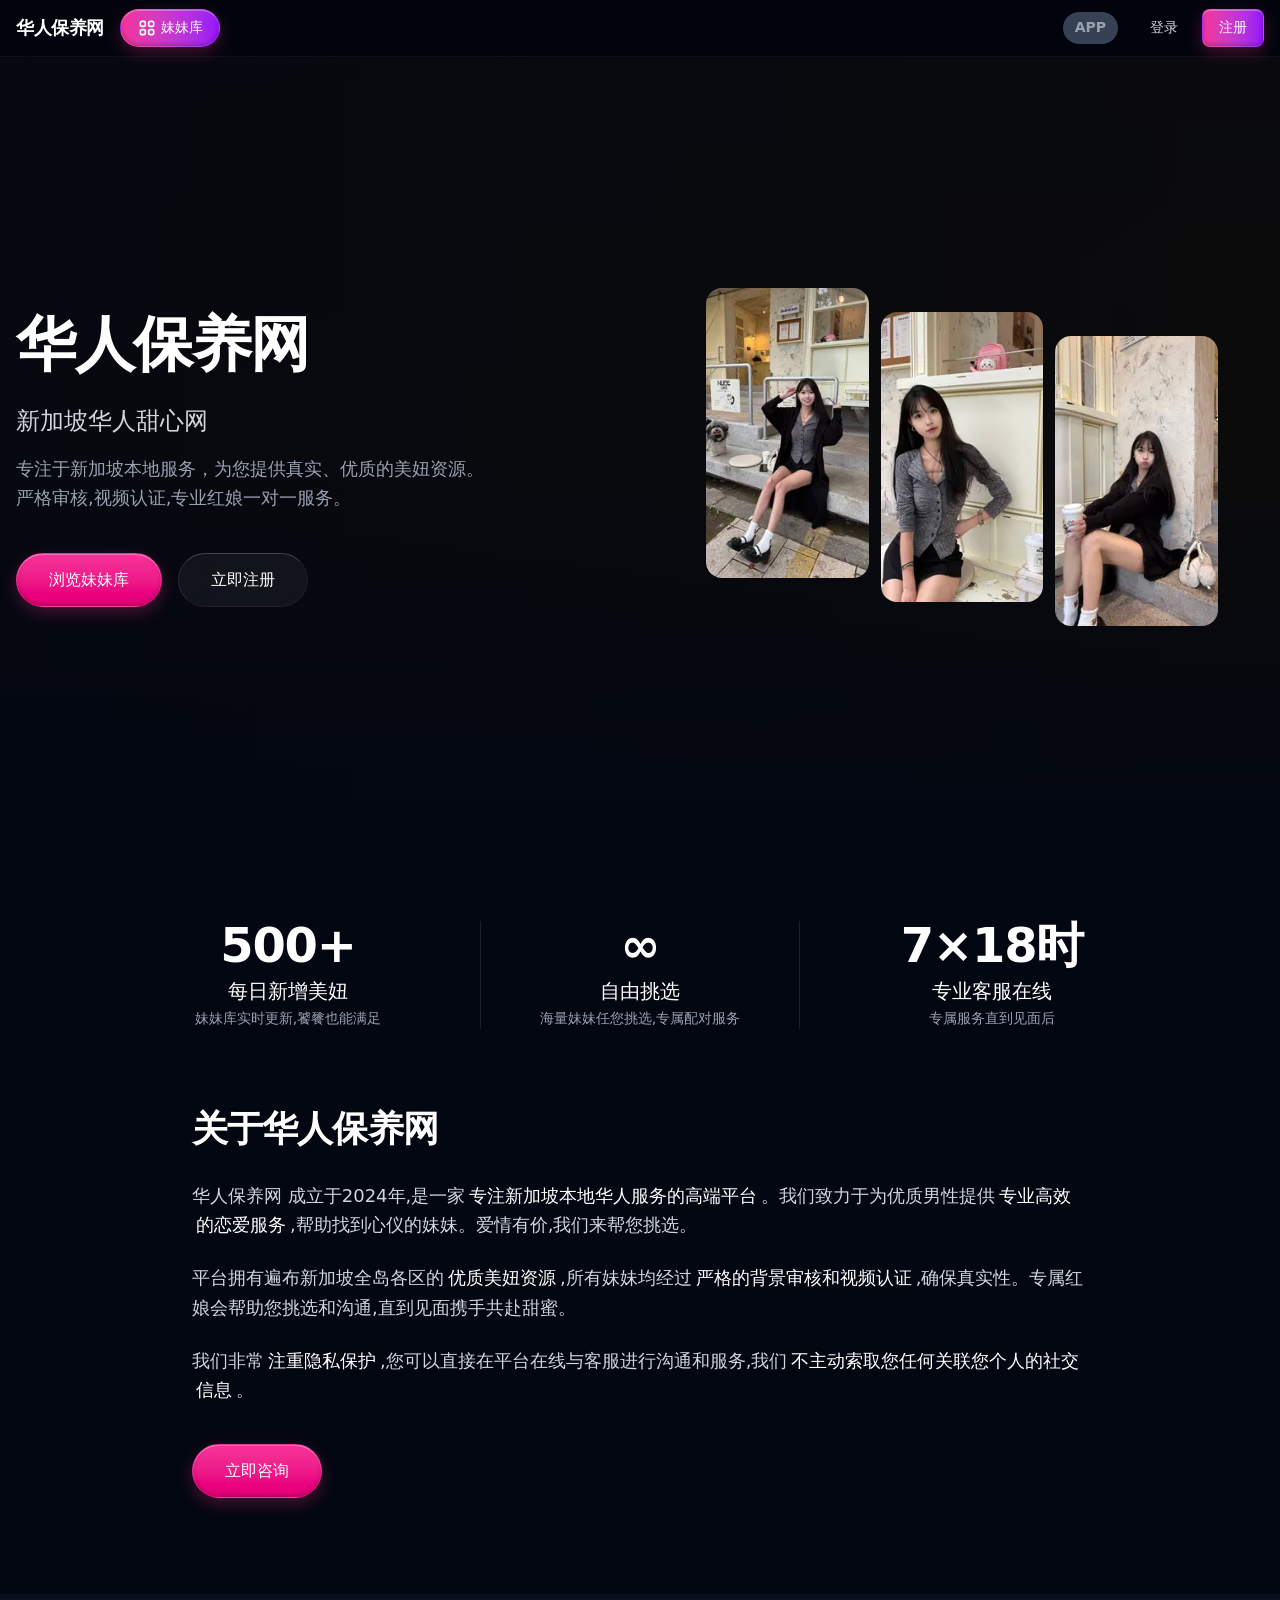
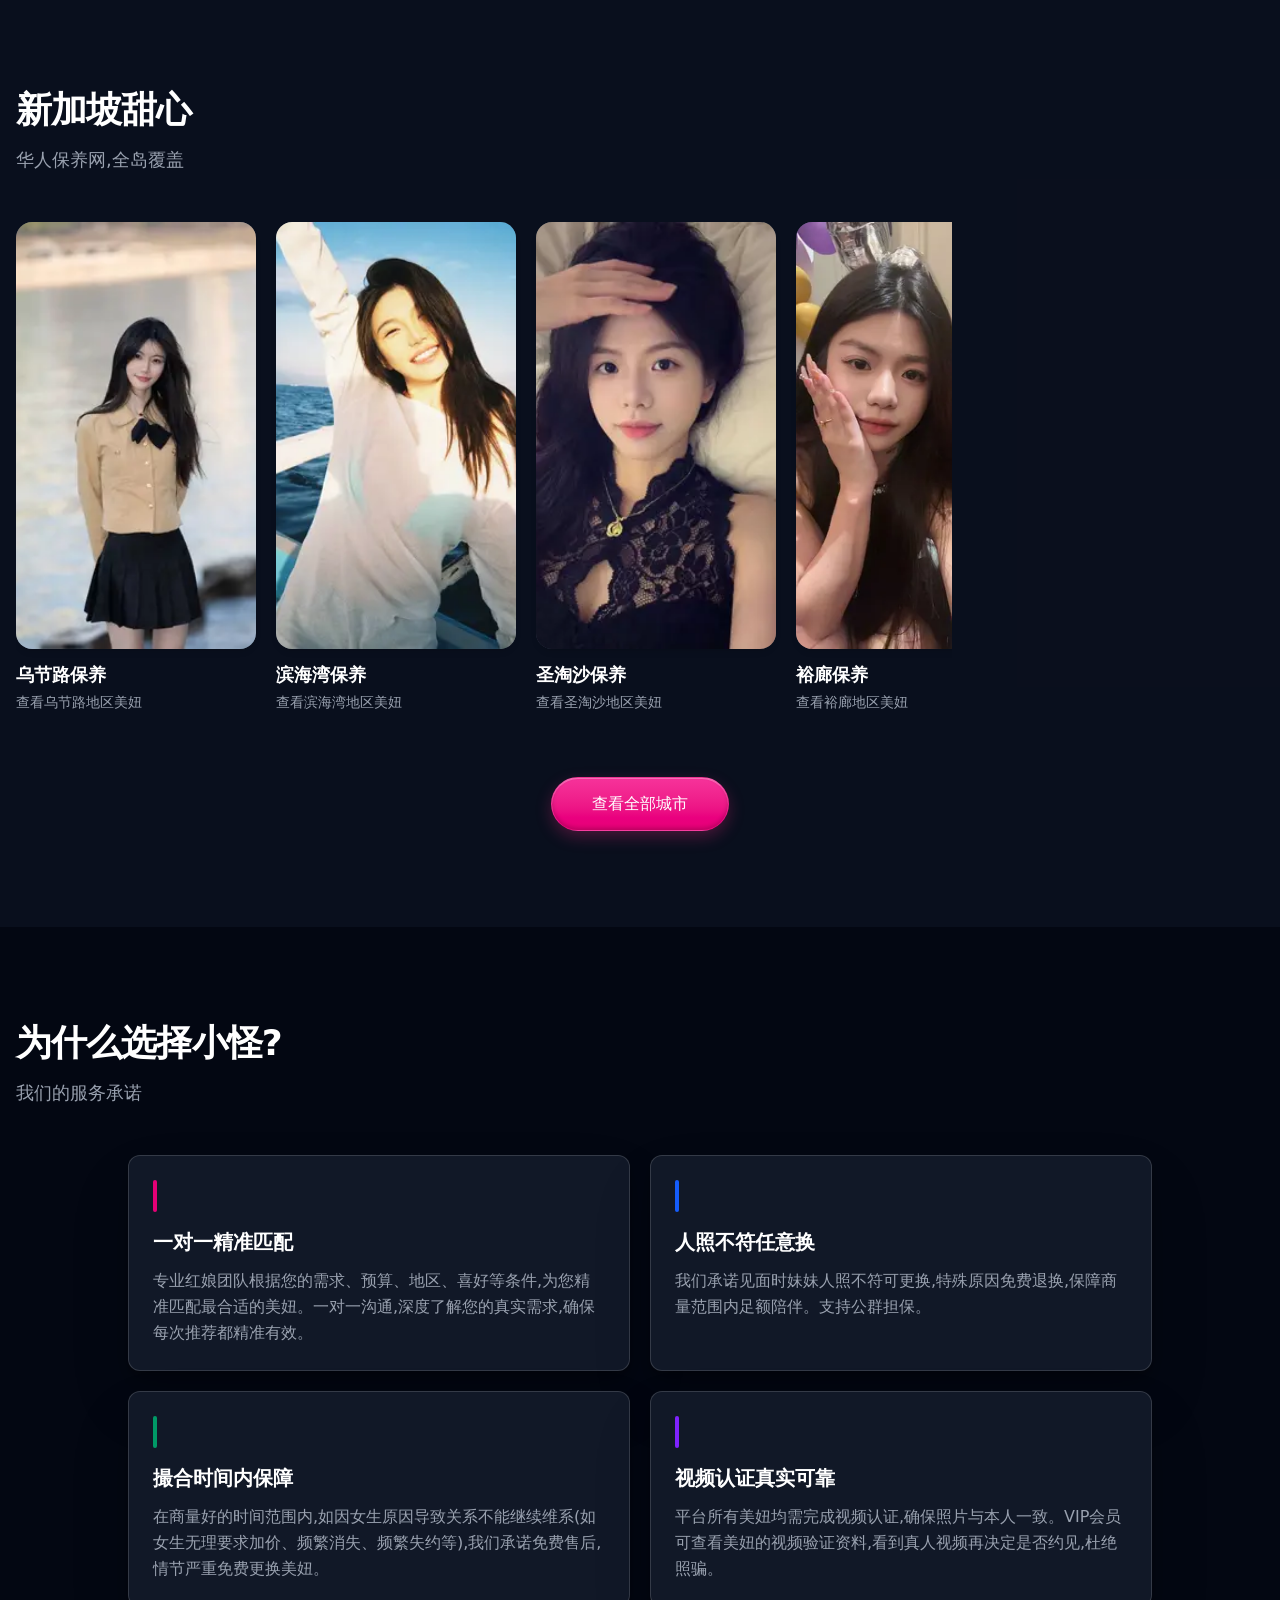
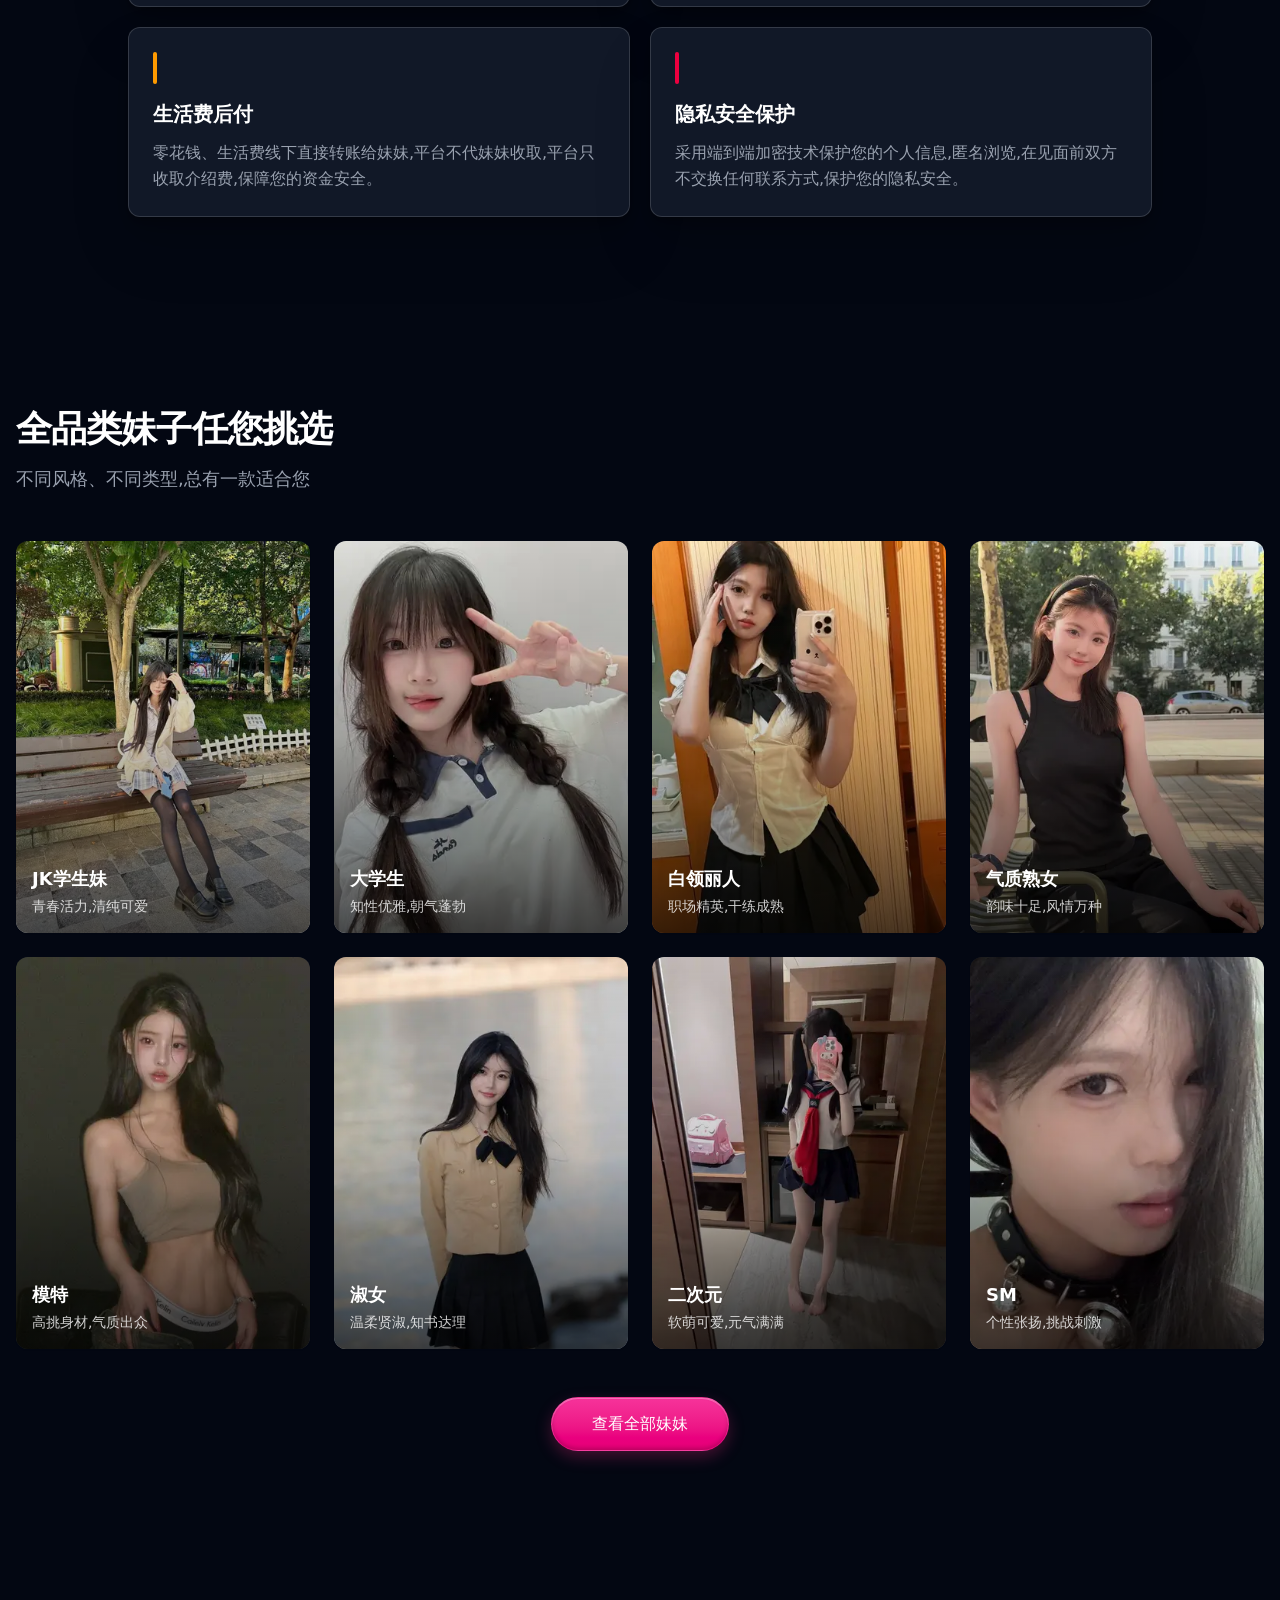
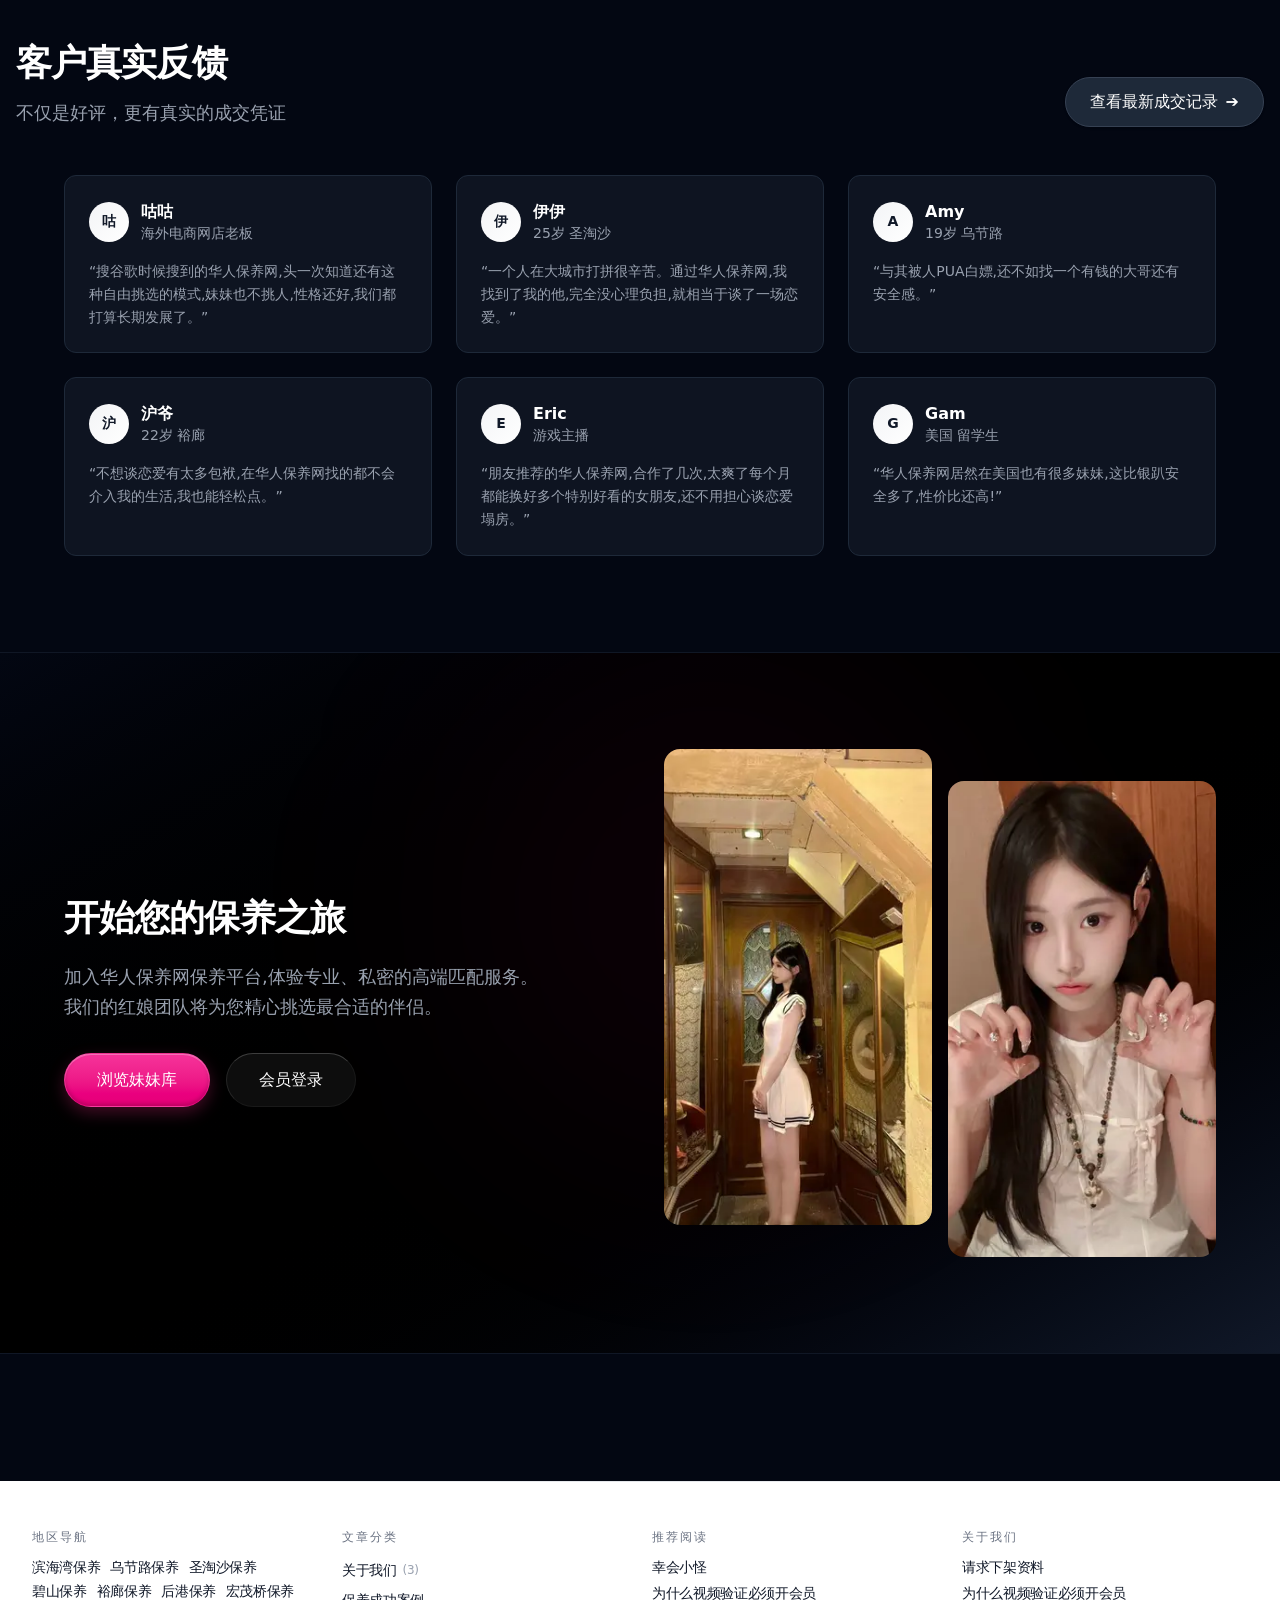
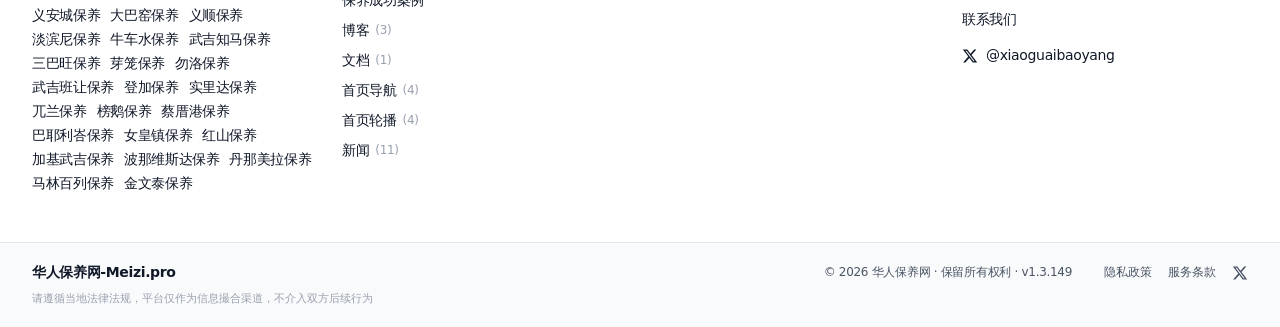
==== index.html @ 65ee46e2 "init" ====
﻿<!DOCTYPE html>
<html lang="zh">
<head>
<meta charset="utf-8">
<meta name="viewport" content="width=device-width, initial-scale=1">
<title>新加坡华人甜心网 - 本地美妞 | 乌节路·滨海湾·圣淘沙</title>
<meta name="description" content="新加坡最大华人甜心平台，覆盖乌节路、滨海湾、圣淘沙等全岛区域。本地真实认证，严格筛选，专业一对一服务，助您找到心仪美妞。">
<meta name="keywords" content="新加坡美妞,新加坡华人,乌节路,滨海湾,圣淘沙,本地甜心,华人保养网,新加坡甜心">
<meta name="robots" content="index, follow">
<meta name="color-scheme" content="dark light">
<meta property="og:title" content="新加坡华人甜心网 - 本地美妞平台">
<meta property="og:description" content="新加坡全岛覆盖，本地真实认证，为您提供优质美妞资源。">
<meta property="og:type" content="website">
<link rel="stylesheet" href="css/a7c71304e8028807.css">
<link rel="stylesheet" href="css/363791b28211a901.css">
<link rel="icon" href="images/favicon.ico">
<link rel="apple-touch-icon" href="images/apple-touch-icon.png" sizes="180x180">
<script>
(function(){
  try{
    var dark=localStorage.getItem('theme')==='dark'||
      (!localStorage.getItem('theme')&&window.matchMedia('(prefers-color-scheme: dark)').matches);
    if(dark){
      document.documentElement.classList.add('dark');
      document.documentElement.style.colorScheme='dark';
      document.documentElement.style.backgroundColor='rgb(3,7,18)';
    }else{
      document.documentElement.style.colorScheme='light';
      document.documentElement.style.backgroundColor='#fff';
    }
  }catch(e){}
})();
</script>
</head>
<body class="font-sans">
        <div data-home-ready="true" class="dark min-h-screen flex flex-col bg-gray-950 text-white">
            <header
                class="backdrop-blur-xl bg-white/60 dark:bg-black/30 shadow-xs border-b border-white/20 dark:border-white/5 sticky top-0 z-50 relative overflow-visible">
                <div class="container mx-auto px-3 sm:px-4 relative">
                    <div class="flex items-center justify-between h-12 sm:h-14">
                        <div class="flex items-center space-x-2 sm:space-x-4"><a class="flex items-center" href="/"><span class="text-base sm:text-lg font-bold tracking-tight text-gray-900 dark:text-white">华人保养网</span></a><a
                                class="flex items-center justify-center px-3 sm:px-4 py-1.5 sm:py-2 text-white bg-linear-to-r from-pink-500 to-purple-600 rounded-full hover:brightness-110 active:scale-95 transition-all glass-border shadow-apple-cta"
                                href="gallery.html"><svg class="w-4 h-4 sm:w-5 sm:h-5 sm:mr-1" fill="none"
                                    stroke="currentColor" viewBox="0 0 24 24">
                                    <path stroke-linecap="round" stroke-linejoin="round" stroke-width="2"
                                        d="M4 6a2 2 0 012-2h2a2 2 0 012 2v2a2 2 0 01-2 2H6a2 2 0 01-2-2V6zM14 6a2 2 0 012-2h2a2 2 0 012 2v2a2 2 0 01-2 2h-2a2 2 0 01-2-2V6zM4 16a2 2 0 012-2h2a2 2 0 012 2v2a2 2 0 01-2 2H6a2 2 0 01-2-2v-2zM14 16a2 2 0 012-2h2a2 2 0 012 2v2a2 2 0 01-2 2h-2a2 2 0 01-2-2v-2z">
                                    </path>
                                </svg><span class="hidden sm:inline text-xs sm:text-sm font-medium">妹妹库</span></a></div>
                        <div class="flex items-center space-x-2 sm:space-x-4">
                            <div class="flex items-center gap-2"><button
                                    class="flex items-center justify-center px-2 sm:px-3 py-1 sm:py-1.5 text-gray-600 dark:text-gray-400 rounded-full bg-gray-100 dark:bg-gray-700 hover:bg-gray-200 dark:hover:bg-gray-600 transition-colors"
                                    title="下载APP"><span class="text-xs sm:text-sm font-bold">APP</span></button></div>
                            <div class="flex items-center space-x-1 sm:space-x-2"><button
                                    class="hidden sm:block px-2 sm:px-4 py-1 sm:py-2 text-xs sm:text-sm font-medium text-gray-700 dark:text-gray-300 hover:text-blue-600 dark:hover:text-blue-400 transition-colors"
                                    tabindex="0">登录</button><button
                                    class="px-2 sm:px-4 py-1 sm:py-2 text-xs sm:text-sm font-medium bg-linear-to-r from-pink-500 to-purple-600 text-white rounded-lg hover:brightness-110 active:scale-95 transition-all glass-border shadow-apple-cta"
                                    tabindex="0">注册</button></div>
                        </div>
                    </div>
                </div>
            </header>
            <section
                class="relative bg-gray-950 overflow-hidden min-h-screen md:min-h-[800px] flex items-center">
                <div class="absolute inset-0 z-0">
                    <div style="width:100%;height:100%;background:#0b0b0b">
                        <div style="position:relative;width:100%;height:100%;overflow:hidden;pointer-events:auto"
                            class="w-full h-full">
                            <div style="width:100%;height:100%"><canvas style="display:block"></canvas></div>
                        </div>
                    </div>
                </div>
                <div
                    class="absolute inset-0 bg-linear-to-b from-gray-950/20 via-transparent to-gray-950 z-[1] pointer-events-none">
                </div>
                <div
                    class="absolute inset-0 bg-linear-to-r from-gray-950/60 to-transparent z-[1] pointer-events-none">
                </div>
                <div class="container mx-auto px-4 py-16 md:py-24 relative z-10">
                    <div class="grid grid-cols-1 md:grid-cols-2 gap-10 items-center">
                        <div class="text-white order-2 md:order-1">
                            <h1
                                class="text-4xl md:text-5xl lg:text-6xl font-bold mb-6 leading-tight tracking-tight">
                                华人保养网</h1>
                            <p class="text-xl md:text-2xl mb-4 text-gray-300">新加坡华人甜心网</p>
                            <p class="text-base md:text-lg mb-10 text-gray-400 leading-relaxed">
                                专注于新加坡本地服务，为您提供真实、优质的美妞资源。<br class="">严格审核,视频认证,专业红娘一对一服务。</p>
                            <div class="flex flex-wrap gap-4"><a href="gallery.html"
                                    class="px-8 py-3.5 bg-linear-to-b from-pink-500 to-pink-600 text-white font-medium rounded-full hover:brightness-110 active:scale-95 transition-all duration-300 cursor-pointer glass-border shadow-apple-cta">浏览妹妹库</a><button
                                    class="px-8 py-3.5 glass-border bg-white/5 text-white font-medium rounded-full hover:bg-white/10 transition-all duration-300 cursor-pointer backdrop-blur-md">立即注册</button>
                            </div>
                        </div>
                        <div class="order-1 md:order-2">
                            <div class="grid grid-cols-3 gap-3 max-w-lg mx-auto">
                                <div class="relative aspect-9/16 overflow-hidden rounded-2xl"><img
                                        alt="美妞" loading="lazy" decoding="async" class="object-cover"
                                        style="position:absolute;height:100%;width:100%;left:0;top:0;right:0;bottom:0;color:transparent"
                                        sizes="(max-width: 768px) 33vw, 20vw"
                                        srcset="images/image_56.webp 128w, images/image_57.webp 256w, images/image_14.webp 384w, images/image_28.webp 640w, images/image_53.webp 750w, images/image_12.webp 828w, images/image_52.webp 1080w, images/image_24.jpg 1200w, images/image_23.jpg 1920w, images/image_25.jpg 2048w, images/image_2.jpg 3840w"
                                        src="images/image_2.jpg"></div>
                                <div class="relative aspect-9/16 overflow-hidden rounded-2xl mt-6">
                                    <img alt="美妞" loading="lazy" decoding="async" class="object-cover"
                                        style="position:absolute;height:100%;width:100%;left:0;top:0;right:0;bottom:0;color:transparent"
                                        sizes="(max-width: 768px) 33vw, 20vw"
                                        srcset="images/image_50.webp 128w, images/image_49.webp 256w, images/image_13.webp 384w, images/image_16.webp 640w, images/image_54.webp 750w, images/image_15.webp 828w, images/image_55.webp 1080w, images/image_27.jpg 1200w, images/image_157.jpg 1920w, images/image_26.jpg 2048w, images/image_1.jpg 3840w"
                                        src="images/image_1.jpg"></div>
                                <div
                                    class="relative aspect-9/16 overflow-hidden rounded-2xl mt-12">
                                    <img alt="美妞" loading="lazy" decoding="async" class="object-cover"
                                        style="position:absolute;height:100%;width:100%;left:0;top:0;right:0;bottom:0;color:transparent"
                                        sizes="(max-width: 768px) 33vw, 20vw"
                                        srcset="images/image_58.webp 128w, images/image_59.webp 256w, images/image_9.webp 384w, images/image_11.webp 640w, images/image_68.webp 750w, images/image_20.webp 828w, images/image_16.jpg 1080w, images/image_78.jpg 1200w, images/image_22.webp 1920w, images/image_28.jpg 2048w, images/image_5.jpg 3840w"
                                        src="images/image_5.jpg"></div>
                            </div>
                        </div>
                    </div>
                </div>
            </section>
            <section class="pt-12 pb-16 md:pt-16 md:pb-24 relative overflow-hidden">
                <div class="absolute inset-0 z-0 pointer-events-none opacity-60">
                    <div class="relative overflow-hidden" style="width:100%;height:100%">
                        <div style="position:relative;width:100%;height:100%;overflow:hidden;pointer-events:auto"
                            class="absolute inset-0 h-full w-full">
                            <div style="width:100%;height:100%"><canvas style="display:block"></canvas></div>
                        </div>
                    </div>
                </div>
                <div class="container mx-auto px-4 relative z-10 mb-16 md:mb-20">
                    <div
                        class="grid grid-cols-1 md:grid-cols-3 gap-8 max-w-5xl mx-auto text-gray-900 dark:text-white">
                        <div class="text-center">
                            <div class="text-4xl md:text-5xl font-bold mb-2 tracking-tight">500+
                            </div>
                            <div class="text-lg md:text-xl font-medium mb-1">每日新增美妞</div>
                            <div class="text-sm text-gray-500 dark:text-gray-400">妹妹库实时更新,饕餮也能满足
                            </div>
                        </div>
                        <div
                            class="text-center border-l-0 md:border-l border-gray-200 dark:border-white/10 border-r-0 md:border-r">
                            <div class="text-4xl md:text-5xl font-bold mb-2 tracking-tight">∞</div>
                            <div class="text-lg md:text-xl font-medium mb-1">自由挑选</div>
                            <div class="text-sm text-gray-500 dark:text-gray-400">海量妹妹任您挑选,专属配对服务
                            </div>
                        </div>
                        <div class="text-center">
                            <div class="text-4xl md:text-5xl font-bold mb-2 tracking-tight">7×18时
                            </div>
                            <div class="text-lg md:text-xl font-medium mb-1">专业客服在线</div>
                            <div class="text-sm text-gray-500 dark:text-gray-400">专属服务直到见面后</div>
                        </div>
                    </div>
                </div>
                <div class="container mx-auto px-4 relative z-10">
                    <div class="max-w-4xl mx-auto">
                        <h2
                            class="text-3xl md:text-4xl font-bold text-gray-900 dark:text-white mb-8 tracking-tight">
                            关于华人保养网</h2>
                        <div
                            class="space-y-6 text-base md:text-lg text-gray-600 dark:text-gray-300 leading-relaxed font-medium">
                            <p class=""><span class="will-change-[filter,opacity]"
                                    style="display:block;opacity:0;filter:blur(8px)">华人保养网 成立于2024年,是一家<span
                                        class="inline"><span class="inline text-white px-1 rounded-sm shadow-sm"
                                            style="background-image:linear-gradient(#ef4444, #ef4444);background-repeat:no-repeat;background-position:0% 0%;background-size:0% 100%;box-decoration-break:clone;-webkit-box-decoration-break:clone">专注新加坡本地华人服务的高端平台</span></span>。我们致力于为优质男性提供<span
                                        class="inline"><span class="inline text-white px-1 rounded-sm shadow-sm"
                                            style="background-image:linear-gradient(#ef4444, #ef4444);background-repeat:no-repeat;background-position:0% 0%;background-size:0% 100%;box-decoration-break:clone;-webkit-box-decoration-break:clone">专业高效的恋爱服务</span></span>,帮助找到心仪的妹妹。爱情有价,我们来帮您挑选。</span>
                            </p>
                            <p class=""><span class="will-change-[filter,opacity]"
                                    style="display:block;opacity:0;filter:blur(8px)">平台拥有遍布新加坡全岛各区的<span
                                        class="inline"><span class="inline text-white px-1 rounded-sm shadow-sm"
                                            style="background-image:linear-gradient(#ef4444, #ef4444);background-repeat:no-repeat;background-position:0% 0%;background-size:0% 100%;box-decoration-break:clone;-webkit-box-decoration-break:clone">优质美妞资源</span></span>,所有妹妹均经过<span
                                        class="inline"><span class="inline text-white px-1 rounded-sm shadow-sm"
                                            style="background-image:linear-gradient(#ef4444, #ef4444);background-repeat:no-repeat;background-position:0% 0%;background-size:0% 100%;box-decoration-break:clone;-webkit-box-decoration-break:clone">严格的背景审核和视频认证</span></span>,确保真实性。专属红娘会帮助您挑选和沟通,直到见面携手共赴甜蜜。</span>
                            </p>
                            <p class=""><span class="will-change-[filter,opacity]"
                                    style="display:block;opacity:0;filter:blur(8px)">我们非常<span class="inline"><span
                                            class="inline text-white px-1 rounded-sm shadow-sm"
                                            style="background-image:linear-gradient(#ef4444, #ef4444);background-repeat:no-repeat;background-position:0% 0%;background-size:0% 100%;box-decoration-break:clone;-webkit-box-decoration-break:clone">注重隐私保护</span></span>,您可以直接在平台在线与客服进行沟通和服务,我们<span
                                        class="inline"><span class="inline text-white px-1 rounded-sm shadow-sm"
                                            style="background-image:linear-gradient(#ef4444, #ef4444);background-repeat:no-repeat;background-position:0% 0%;background-size:0% 100%;box-decoration-break:clone;-webkit-box-decoration-break:clone">不主动索取您任何关联您个人的社交信息</span></span>。</span>
                            </p>
                        </div>
                        <div class="mt-10"><a href="gallery.html"
                                class="inline-block px-8 py-3.5 bg-linear-to-b from-pink-500 to-pink-600 text-white font-medium rounded-full hover:brightness-110 active:scale-95 transition-all duration-300 cursor-pointer glass-border shadow-apple-cta">立即咨询</a>
                        </div>
                    </div>
                </div>
            </section>
            <section class="py-16 md:py-24 bg-gray-50 dark:bg-gray-900/50">
                <div class="container mx-auto px-4">
                    <div class="mb-12">
                        <h2
                            class="text-3xl md:text-4xl font-bold text-gray-900 dark:text-white mb-4 tracking-tight">
                            新加坡甜心</h2>
                        <p class="text-lg text-gray-500 dark:text-gray-400">华人保养网,全岛覆盖</p>
                    </div>
                    <div
                        class="flex flex-col lg:flex-row gap-6 items-center lg:items-stretch relative z-10">
                        <div class="w-full lg:w-3/4 relative">
                            <div class="overflow-x-auto pb-4 scrollbar-hide">
                                <div class="flex gap-5 w-max"><a href="/city/乌节路"
                                        class="group relative block shrink-0 w-[200px] md:w-[240px] cursor-pointer">
                                        <div
                                            class="relative aspect-9/16 overflow-hidden rounded-2xl bg-gray-200 dark:bg-gray-700 shadow-md">
                                            <img alt="乌节路保养" loading="lazy" decoding="async"
                                                class="object-cover group-hover:scale-105 transition-transform duration-500"
                                                style="position:absolute;height:100%;width:100%;left:0;top:0;right:0;bottom:0;color:transparent"
                                                sizes="240px"
                                                srcset="images/image_70.jpg 16w, images/image_17.jpg 32w, images/image_22.jpg 48w, images/image_74.jpg 64w, images/image_21.jpg 96w, images/image_63.webp 128w, images/image_17.webp 256w, images/image_18.webp 384w, images/image_65.webp 640w, images/image_24.webp 750w, images/image_126.jpg 828w, images/image_66.webp 1080w, images/image_18.jpg 1200w, images/image_75.jpg 1920w, images/image_79.jpg 2048w, images/image.jpg 3840w"
                                                src="images/image.jpg">
                                            <div
                                                class="absolute inset-0 bg-linear-to-t from-black/40 via-transparent to-transparent opacity-0 group-hover:opacity-100 transition-opacity duration-300 rounded-2xl">
                                            </div>
                                        </div>
                                        <div class="mt-3">
                                            <h3
                                                class="text-lg font-semibold text-gray-900 dark:text-white">
                                                乌节路保养</h3>
                                            <p
                                                class="text-sm text-gray-500 dark:text-gray-400 mt-1">
                                                查看乌节路地区美妞</p>
                                        </div>
                                    </a><a href="/city/滨海湾"
                                        class="group relative block shrink-0 w-[200px] md:w-[240px] cursor-pointer">
                                        <div
                                            class="relative aspect-9/16 overflow-hidden rounded-2xl bg-gray-200 dark:bg-gray-700 shadow-md">
                                            <img alt="滨海湾保养" loading="lazy" decoding="async"
                                                class="object-cover group-hover:scale-105 transition-transform duration-500"
                                                style="position:absolute;height:100%;width:100%;left:0;top:0;right:0;bottom:0;color:transparent"
                                                sizes="240px"
                                                srcset="images/image_20.jpg 16w, images/image_69.jpg 32w, images/image_19.jpg 48w, images/image_73.jpg 64w, images/image_76.jpg 96w, images/image_61.webp 128w, images/image_23.webp 256w, images/image_21.webp 384w, images/image_19.webp 640w, images/image_27.webp 750w, images/image_67.webp 828w, images/image_70.webp 1080w, images/image_71.jpg 1200w, images/image_30.jpg 1920w, images/image_29.jpg 2048w, images/image_6.webp 3840w"
                                                src="images/image_6.webp">
                                            <div
                                                class="absolute inset-0 bg-linear-to-t from-black/40 via-transparent to-transparent opacity-0 group-hover:opacity-100 transition-opacity duration-300 rounded-2xl">
                                            </div>
                                        </div>
                                        <div class="mt-3">
                                            <h3
                                                class="text-lg font-semibold text-gray-900 dark:text-white">
                                                滨海湾保养</h3>
                                            <p
                                                class="text-sm text-gray-500 dark:text-gray-400 mt-1">
                                                查看滨海湾地区美妞</p>
                                        </div>
                                    </a><a href="/city/圣淘沙"
                                        class="group relative block shrink-0 w-[200px] md:w-[240px] cursor-pointer">
                                        <div
                                            class="relative aspect-9/16 overflow-hidden rounded-2xl bg-gray-200 dark:bg-gray-700 shadow-md">
                                            <img alt="圣淘沙保养" loading="lazy" decoding="async"
                                                class="object-cover group-hover:scale-105 transition-transform duration-500"
                                                style="position:absolute;height:100%;width:100%;left:0;top:0;right:0;bottom:0;color:transparent"
                                                sizes="240px"
                                                srcset="images/image_33.jpg 16w, images/image_77.jpg 32w, images/image_80.jpg 48w, images/image_32.jpg 64w, images/image_36.jpg 96w, images/image_72.webp 128w, images/image_26.webp 256w, images/image_25.webp 384w, images/image_29.webp 640w, images/image_30.webp 750w, images/image_31.webp 828w, images/image_32.webp 1080w, images/image_44.jpg 1200w, images/image_39.jpg 1920w, images/image_34.jpg 2048w, images/image_8.jpg 3840w"
                                                src="images/image_8.jpg">
                                            <div
                                                class="absolute inset-0 bg-linear-to-t from-black/40 via-transparent to-transparent opacity-0 group-hover:opacity-100 transition-opacity duration-300 rounded-2xl">
                                            </div>
                                        </div>
                                        <div class="mt-3">
                                            <h3
                                                class="text-lg font-semibold text-gray-900 dark:text-white">
                                                圣淘沙保养</h3>
                                            <p
                                                class="text-sm text-gray-500 dark:text-gray-400 mt-1">
                                                查看圣淘沙地区美妞</p>
                                        </div>
                                    </a><a href="/city/裕廊"
                                        class="group relative block shrink-0 w-[200px] md:w-[240px] cursor-pointer">
                                        <div
                                            class="relative aspect-9/16 overflow-hidden rounded-2xl bg-gray-200 dark:bg-gray-700 shadow-md">
                                            <img alt="裕廊保养" loading="lazy" decoding="async"
                                                class="object-cover group-hover:scale-105 transition-transform duration-500"
                                                style="position:absolute;height:100%;width:100%;left:0;top:0;right:0;bottom:0;color:transparent"
                                                sizes="240px"
                                                srcset="images/image_46.jpg 16w, images/image_31.jpg 32w, images/image_37.jpg 48w, images/image_53.jpg 64w, images/image_35.jpg 96w, images/image_77.webp 128w, images/image_33.webp 256w, images/image_34.webp 384w, images/image_35.webp 640w, images/image_36.webp 750w, images/image_78.webp 828w, images/image_39.webp 1080w, images/image_49.jpg 1200w, images/image_38.jpg 1920w, images/image_65.jpg 2048w, images/image_7.jpg 3840w"
                                                src="images/image_7.jpg">
                                            <div
                                                class="absolute inset-0 bg-linear-to-t from-black/40 via-transparent to-transparent opacity-0 group-hover:opacity-100 transition-opacity duration-300 rounded-2xl">
                                            </div>
                                        </div>
                                        <div class="mt-3">
                                            <h3
                                                class="text-lg font-semibold text-gray-900 dark:text-white">
                                                裕廊保养</h3>
                                            <p
                                                class="text-sm text-gray-500 dark:text-gray-400 mt-1">
                                                查看裕廊地区美妞</p>
                                        </div>
                                    </a><a href="/city/义安城"
                                        class="group relative block shrink-0 w-[200px] md:w-[240px] cursor-pointer">
                                        <div
                                            class="relative aspect-9/16 overflow-hidden rounded-2xl bg-gray-200 dark:bg-gray-700 shadow-md">
                                            <img alt="义安城保养" loading="lazy" decoding="async"
                                                class="object-cover group-hover:scale-105 transition-transform duration-500"
                                                style="position:absolute;height:100%;width:100%;left:0;top:0;right:0;bottom:0;color:transparent"
                                                sizes="240px"
                                                srcset="images/image_45.jpg 16w, images/image_51.jpg 32w, images/image_57.jpg 48w, images/image_40.jpg 64w, images/image_42.jpg 96w, images/image_80.webp 128w, images/image_37.webp 256w, images/image_38.webp 384w, images/image_42.webp 640w, images/image_41.webp 750w, images/image_86.webp 828w, images/image_82.webp 1080w, images/image_63.jpg 1200w, images/image_50.jpg 1920w, images/image_47.jpg 2048w, images/image_3.jpg 3840w"
                                                src="images/image_3.jpg">
                                            <div
                                                class="absolute inset-0 bg-linear-to-t from-black/40 via-transparent to-transparent opacity-0 group-hover:opacity-100 transition-opacity duration-300 rounded-2xl">
                                            </div>
                                        </div>
                                        <div class="mt-3">
                                            <h3
                                                class="text-lg font-semibold text-gray-900 dark:text-white">
                                                义安城保养</h3>
                                            <p
                                                class="text-sm text-gray-500 dark:text-gray-400 mt-1">
                                                查看义安城地区美妞</p>
                                        </div>
                                    </a><a href="/city/宏茂桥"
                                        class="group relative block shrink-0 w-[200px] md:w-[240px] cursor-pointer">
                                        <div
                                            class="relative aspect-9/16 overflow-hidden rounded-2xl bg-gray-200 dark:bg-gray-700 shadow-md">
                                            <img alt="宏茂桥保养" loading="lazy" decoding="async"
                                                class="object-cover group-hover:scale-105 transition-transform duration-500"
                                                style="position:absolute;height:100%;width:100%;left:0;top:0;right:0;bottom:0;color:transparent"
                                                sizes="240px"
                                                srcset="images/image_52.jpg 16w, images/image_62.jpg 32w, images/image_41.jpg 48w, images/image_43.jpg 64w, images/image_54.jpg 96w, images/image_91.webp 128w, images/image_44.webp 256w, images/image_40.webp 384w, images/image_43.webp 640w, images/image_45.webp 750w, images/image_85.webp 828w, images/image_88.webp 1080w, images/image_66.jpg 1200w, images/image_48.jpg 1920w, images/image_56.jpg 2048w, images/image_6.jpg 3840w"
                                                src="images/image_6.jpg">
                                            <div
                                                class="absolute inset-0 bg-linear-to-t from-black/40 via-transparent to-transparent opacity-0 group-hover:opacity-100 transition-opacity duration-300 rounded-2xl">
                                            </div>
                                        </div>
                                        <div class="mt-3">
                                            <h3
                                                class="text-lg font-semibold text-gray-900 dark:text-white">
                                                宏茂桥保养</h3>
                                            <p
                                                class="text-sm text-gray-500 dark:text-gray-400 mt-1">
                                                查看宏茂桥地区美妞</p>
                                        </div>
                                    </a><a href="/city/碧山"
                                        class="group relative block shrink-0 w-[200px] md:w-[240px] cursor-pointer">
                                        <div
                                            class="relative aspect-9/16 overflow-hidden rounded-2xl bg-gray-200 dark:bg-gray-700 shadow-md">
                                            <img alt="碧山保养" loading="lazy" decoding="async"
                                                class="object-cover group-hover:scale-105 transition-transform duration-500"
                                                style="position:absolute;height:100%;width:100%;left:0;top:0;right:0;bottom:0;color:transparent"
                                                sizes="240px"
                                                srcset="images/image_55.jpg 16w, images/image_59.jpg 32w, images/image_64.jpg 48w, images/image_61.jpg 64w, images/image_60.jpg 96w, images/image_92.webp 128w, images/image_48.webp 256w, images/image_46.webp 384w, images/image_47.webp 640w, images/image_51.webp 750w, images/image_95.webp 828w, images/image_96.webp 1080w, images/image_84.jpg 1200w, images/image_72.jpg 1920w, images/image_68.jpg 2048w, images/image_9.jpg 3840w"
                                                src="images/image_9.jpg">
                                            <div
                                                class="absolute inset-0 bg-linear-to-t from-black/40 via-transparent to-transparent opacity-0 group-hover:opacity-100 transition-opacity duration-300 rounded-2xl">
                                            </div>
                                        </div>
                                        <div class="mt-3">
                                            <h3
                                                class="text-lg font-semibold text-gray-900 dark:text-white">
                                                碧山保养</h3>
                                            <p
                                                class="text-sm text-gray-500 dark:text-gray-400 mt-1">
                                                查看碧山地区美妞</p>
                                        </div>
                                    </a><a href="/city/义顺"
                                        class="group relative block shrink-0 w-[200px] md:w-[240px] cursor-pointer">
                                        <div
                                            class="relative aspect-9/16 overflow-hidden rounded-2xl bg-gray-200 dark:bg-gray-700 shadow-md">
                                            <img alt="义顺保养" loading="lazy" decoding="async"
                                                class="object-cover group-hover:scale-105 transition-transform duration-500"
                                                style="position:absolute;height:100%;width:100%;left:0;top:0;right:0;bottom:0;color:transparent"
                                                sizes="240px"
                                                srcset="images/image_83.jpg 16w, images/image_86.jpg 32w, images/image_93.jpg 48w, images/image_85.jpg 64w, images/image_58.jpg 96w, images/image_100.jpg 128w, images/image_143.jpg 256w, images/image_62.webp 384w, images/image_60.webp 640w, images/image_15.jpg 750w, images/image_101.webp 828w, images/image_100.webp 1080w, images/image_101.jpg 1200w, images/image_88.jpg 1920w, images/image_87.jpg 2048w, images/image_4.jpg 3840w"
                                                src="images/image_4.jpg">
                                            <div
                                                class="absolute inset-0 bg-linear-to-t from-black/40 via-transparent to-transparent opacity-0 group-hover:opacity-100 transition-opacity duration-300 rounded-2xl">
                                            </div>
                                        </div>
                                        <div class="mt-3">
                                            <h3
                                                class="text-lg font-semibold text-gray-900 dark:text-white">
                                                义顺保养</h3>
                                            <p
                                                class="text-sm text-gray-500 dark:text-gray-400 mt-1">
                                                查看义顺地区美妞</p>
                                        </div>
                                    </a><a href="/city/大巴窑"
                                        class="group relative block shrink-0 w-[200px] md:w-[240px] cursor-pointer">
                                        <div
                                            class="relative aspect-9/16 overflow-hidden rounded-2xl bg-gray-200 dark:bg-gray-700 shadow-md">
                                            <img alt="大巴窑保养" loading="lazy" decoding="async"
                                                class="object-cover group-hover:scale-105 transition-transform duration-500"
                                                style="position:absolute;height:100%;width:100%;left:0;top:0;right:0;bottom:0;color:transparent"
                                                sizes="240px"
                                                srcset="images/image_98.jpg 16w, images/image_91.jpg 32w, images/image_90.jpg 48w, images/image_94.jpg 64w, images/image_105.jpg 96w, images/image_109.jpg 128w, images/image_71.webp 256w, images/image_69.webp 384w, images/image_104.webp 640w, images/image_64.webp 750w, images/image_107.webp 828w, images/image_105.webp 1080w, images/image_110.jpg 1200w, images/image_92.jpg 1920w, images/image_118.jpg 2048w, images/image_14.jpg 3840w"
                                                src="images/image_14.jpg">
                                            <div
                                                class="absolute inset-0 bg-linear-to-t from-black/40 via-transparent to-transparent opacity-0 group-hover:opacity-100 transition-opacity duration-300 rounded-2xl">
                                            </div>
                                        </div>
                                        <div class="mt-3">
                                            <h3
                                                class="text-lg font-semibold text-gray-900 dark:text-white">
                                                大巴窑保养</h3>
                                            <p
                                                class="text-sm text-gray-500 dark:text-gray-400 mt-1">
                                                查看大巴窑地区美妞</p>
                                        </div>
                                    </a><a href="/city/榜鹅"
                                        class="group relative block shrink-0 w-[200px] md:w-[240px] cursor-pointer">
                                        <div
                                            class="relative aspect-9/16 overflow-hidden rounded-2xl bg-gray-200 dark:bg-gray-700 shadow-md">
                                            <img alt="榜鹅保养" loading="lazy" decoding="async"
                                                class="object-cover group-hover:scale-105 transition-transform duration-500"
                                                style="position:absolute;height:100%;width:100%;left:0;top:0;right:0;bottom:0;color:transparent"
                                                sizes="240px"
                                                srcset="images/image_99.jpg 16w, images/image_115.jpg 32w, images/image_82.jpg 48w, images/image_89.jpg 64w, images/image_97.jpg 96w, images/image_111.jpg 128w, images/image_147.webp 256w, images/image_109.webp 384w, images/image_73.webp 640w, images/image_74.webp 750w, images/image_112.webp 828w, images/image_111.webp 1080w, images/image_112.jpg 1200w, images/image_103.jpg 1920w, images/image_116.jpg 2048w, images/image_10.jpg 3840w"
                                                src="images/image_10.jpg">
                                            <div
                                                class="absolute inset-0 bg-linear-to-t from-black/40 via-transparent to-transparent opacity-0 group-hover:opacity-100 transition-opacity duration-300 rounded-2xl">
                                            </div>
                                        </div>
                                        <div class="mt-3">
                                            <h3
                                                class="text-lg font-semibold text-gray-900 dark:text-white">
                                                榜鹅保养</h3>
                                            <p
                                                class="text-sm text-gray-500 dark:text-gray-400 mt-1">
                                                查看榜鹅地区美妞</p>
                                        </div>
                                    </a><a href="/city/牛车水"
                                        class="group relative block shrink-0 w-[200px] md:w-[240px] cursor-pointer">
                                        <div
                                            class="relative aspect-9/16 overflow-hidden rounded-2xl bg-gray-200 dark:bg-gray-700 shadow-md">
                                            <img alt="牛车水保养" loading="lazy" decoding="async"
                                                class="object-cover group-hover:scale-105 transition-transform duration-500"
                                                style="position:absolute;height:100%;width:100%;left:0;top:0;right:0;bottom:0;color:transparent"
                                                sizes="240px"
                                                srcset="images/image_102.jpg 16w, images/image_81.jpg 32w, images/image_96.jpg 48w, images/image_95.jpg 64w, images/image_104.jpg 96w, images/image_106.jpg 128w, images/image_116.webp 256w, images/image_110.webp 384w, images/image_75.webp 640w, images/image_76.webp 750w, images/image_113.webp 828w, images/image_114.webp 1080w, images/image_118.webp 1200w, images/image_117.jpg 1920w, images/image_107.jpg 2048w, images/image_12.jpg 3840w"
                                                src="images/image_12.jpg">
                                            <div
                                                class="absolute inset-0 bg-linear-to-t from-black/40 via-transparent to-transparent opacity-0 group-hover:opacity-100 transition-opacity duration-300 rounded-2xl">
                                            </div>
                                        </div>
                                        <div class="mt-3">
                                            <h3
                                                class="text-lg font-semibold text-gray-900 dark:text-white">
                                                牛车水保养</h3>
                                            <p
                                                class="text-sm text-gray-500 dark:text-gray-400 mt-1">
                                                查看牛车水地区美妞</p>
                                        </div>
                                    </a><a href="/city/后港"
                                        class="group relative block shrink-0 w-[200px] md:w-[240px] cursor-pointer">
                                        <div
                                            class="relative aspect-9/16 overflow-hidden rounded-2xl bg-gray-200 dark:bg-gray-700 shadow-md">
                                            <img alt="后港保养" loading="lazy" decoding="async"
                                                class="object-cover group-hover:scale-105 transition-transform duration-500"
                                                style="position:absolute;height:100%;width:100%;left:0;top:0;right:0;bottom:0;color:transparent"
                                                sizes="240px"
                                                srcset="images/image_119.jpg 16w, images/image_122.jpg 32w, images/image_123.jpg 48w, images/image_120.jpg 64w, images/image_113.jpg 96w, images/image_108.jpg 128w, images/image_138.jpg 256w, images/image_117.webp 384w, images/image_79.webp 640w, images/image_81.webp 750w, images/image_156.jpg 828w, images/image_115.webp 1080w, images/image_121.jpg 1200w, images/image_124.jpg 1920w, images/image_114.jpg 2048w, images/image_13.jpg 3840w"
                                                src="images/image_13.jpg">
                                            <div
                                                class="absolute inset-0 bg-linear-to-t from-black/40 via-transparent to-transparent opacity-0 group-hover:opacity-100 transition-opacity duration-300 rounded-2xl">
                                            </div>
                                        </div>
                                        <div class="mt-3">
                                            <h3
                                                class="text-lg font-semibold text-gray-900 dark:text-white">
                                                后港保养</h3>
                                            <p
                                                class="text-sm text-gray-500 dark:text-gray-400 mt-1">
                                                查看后港地区美妞</p>
                                        </div>
                                    </a></div>
                            </div>
                        </div>
                        <div class="w-full lg:w-1/4 flex items-center justify-center p-4">
                            <div
                                class="w-full max-w-[280px] aspect-square relative opacity-90 hover:opacity-100 transition-opacity mix-blend-screen dark:mix-blend-lighten">
                                <!--$!--><template data-dgst="BAILOUT_TO_CLIENT_SIDE_RENDERING"></template>
                            </div>
                        </div>
                    </div>
                    <div class="mt-12 text-center"><a href="gallery.html"
                            class="inline-block px-10 py-3.5 bg-linear-to-b from-pink-500 to-pink-600 text-white font-medium rounded-full hover:brightness-110 active:scale-95 transition-all duration-300 cursor-pointer glass-border shadow-apple-cta">查看全部城市</a>
                    </div>
                </div>
            </section>
            <section class="py-16 md:py-24 relative overflow-hidden">
                <div class="absolute inset-0 z-0 pointer-events-none">
                    <div class="relative overflow-hidden" style="width:100%;height:100%">
                        <div style="position:relative;width:100%;height:100%;overflow:hidden;pointer-events:auto"
                            class="absolute inset-0 h-full w-full">
                            <div style="width:100%;height:100%"><canvas style="display:block"></canvas></div>
                        </div>
                    </div>
                </div>
                <div class="container mx-auto px-4 relative z-10">
                    <div class="mb-12">
                        <h2
                            class="text-3xl md:text-4xl font-bold text-gray-900 dark:text-white mb-4 tracking-tight">
                            为什么选择小怪?</h2>
                        <p class="text-lg text-gray-500 dark:text-gray-400">我们的服务承诺</p>
                    </div>
                    <div class="grid grid-cols-1 md:grid-cols-2 gap-5 max-w-5xl mx-auto">
                        <div class="border-glow-card w-full h-full"
                            style="--card-bg:#111827;--edge-sensitivity:30;--border-radius:12px;--glow-padding:30px;--cone-spread:25;--fill-opacity:0.5;--glow-color:hsl(320deg 80% 80% / 100%);--glow-color-60:hsl(320deg 80% 80% / 60%);--glow-color-50:hsl(320deg 80% 80% / 50%);--glow-color-40:hsl(320deg 80% 80% / 40%);--glow-color-30:hsl(320deg 80% 80% / 30%);--glow-color-20:hsl(320deg 80% 80% / 20%);--glow-color-10:hsl(320deg 80% 80% / 10%);--gradient-one:radial-gradient(at 80% 55%, #c084fc 0px, transparent 50%);--gradient-two:radial-gradient(at 69% 34%, #f472b6 0px, transparent 50%);--gradient-three:radial-gradient(at 8% 6%, #38bdf8 0px, transparent 50%);--gradient-four:radial-gradient(at 41% 38%, #c084fc 0px, transparent 50%);--gradient-five:radial-gradient(at 86% 85%, #f472b6 0px, transparent 50%);--gradient-six:radial-gradient(at 82% 18%, #38bdf8 0px, transparent 50%);--gradient-seven:radial-gradient(at 51% 4%, #f472b6 0px, transparent 50%);--gradient-base:linear-gradient(#c084fc 0 100%)">
                            <span class="edge-light"></span>
                            <div class="border-glow-inner">
                                <div class="p-6 h-full flex flex-col">
                                    <div class="w-1 h-8 bg-pink-600 rounded-full mb-4 shrink-0">
                                    </div>
                                    <h3
                                        class="text-xl font-bold text-gray-900 dark:text-white mb-3">
                                        一对一精准匹配</h3>
                                    <p class="text-gray-500 dark:text-gray-400 leading-relaxed">
                                        专业红娘团队根据您的需求、预算、地区、喜好等条件,为您精准匹配最合适的美妞。一对一沟通,深度了解您的真实需求,确保每次推荐都精准有效。</p>
                                </div>
                            </div>
                        </div>
                        <div class="border-glow-card w-full h-full"
                            style="--card-bg:#111827;--edge-sensitivity:30;--border-radius:12px;--glow-padding:30px;--cone-spread:25;--fill-opacity:0.5;--glow-color:hsl(220deg 80% 80% / 100%);--glow-color-60:hsl(220deg 80% 80% / 60%);--glow-color-50:hsl(220deg 80% 80% / 50%);--glow-color-40:hsl(220deg 80% 80% / 40%);--glow-color-30:hsl(220deg 80% 80% / 30%);--glow-color-20:hsl(220deg 80% 80% / 20%);--glow-color-10:hsl(220deg 80% 80% / 10%);--gradient-one:radial-gradient(at 80% 55%, #c084fc 0px, transparent 50%);--gradient-two:radial-gradient(at 69% 34%, #f472b6 0px, transparent 50%);--gradient-three:radial-gradient(at 8% 6%, #38bdf8 0px, transparent 50%);--gradient-four:radial-gradient(at 41% 38%, #c084fc 0px, transparent 50%);--gradient-five:radial-gradient(at 86% 85%, #f472b6 0px, transparent 50%);--gradient-six:radial-gradient(at 82% 18%, #38bdf8 0px, transparent 50%);--gradient-seven:radial-gradient(at 51% 4%, #f472b6 0px, transparent 50%);--gradient-base:linear-gradient(#c084fc 0 100%)">
                            <span class="edge-light"></span>
                            <div class="border-glow-inner">
                                <div class="p-6 h-full flex flex-col">
                                    <div class="w-1 h-8 bg-blue-600 rounded-full mb-4 shrink-0">
                                    </div>
                                    <h3
                                        class="text-xl font-bold text-gray-900 dark:text-white mb-3">
                                        人照不符任意换</h3>
                                    <p class="text-gray-500 dark:text-gray-400 leading-relaxed">
                                        我们承诺见面时妹妹人照不符可更换,特殊原因免费退换,保障商量范围内足额陪伴。支持公群担保。</p>
                                </div>
                            </div>
                        </div>
                        <div class="border-glow-card w-full h-full"
                            style="--card-bg:#111827;--edge-sensitivity:30;--border-radius:12px;--glow-padding:30px;--cone-spread:25;--fill-opacity:0.5;--glow-color:hsl(150deg 80% 80% / 100%);--glow-color-60:hsl(150deg 80% 80% / 60%);--glow-color-50:hsl(150deg 80% 80% / 50%);--glow-color-40:hsl(150deg 80% 80% / 40%);--glow-color-30:hsl(150deg 80% 80% / 30%);--glow-color-20:hsl(150deg 80% 80% / 20%);--glow-color-10:hsl(150deg 80% 80% / 10%);--gradient-one:radial-gradient(at 80% 55%, #c084fc 0px, transparent 50%);--gradient-two:radial-gradient(at 69% 34%, #f472b6 0px, transparent 50%);--gradient-three:radial-gradient(at 8% 6%, #38bdf8 0px, transparent 50%);--gradient-four:radial-gradient(at 41% 38%, #c084fc 0px, transparent 50%);--gradient-five:radial-gradient(at 86% 85%, #f472b6 0px, transparent 50%);--gradient-six:radial-gradient(at 82% 18%, #38bdf8 0px, transparent 50%);--gradient-seven:radial-gradient(at 51% 4%, #f472b6 0px, transparent 50%);--gradient-base:linear-gradient(#c084fc 0 100%)">
                            <span class="edge-light"></span>
                            <div class="border-glow-inner">
                                <div class="p-6 h-full flex flex-col">
                                    <div class="w-1 h-8 bg-emerald-600 rounded-full mb-4 shrink-0">
                                    </div>
                                    <h3
                                        class="text-xl font-bold text-gray-900 dark:text-white mb-3">
                                        撮合时间内保障</h3>
                                    <p class="text-gray-500 dark:text-gray-400 leading-relaxed">
                                        在商量好的时间范围内,如因女生原因导致关系不能继续维系(如女生无理要求加价、频繁消失、频繁失约等),我们承诺免费售后,情节严重免费更换美妞。</p>
                                </div>
                            </div>
                        </div>
                        <div class="border-glow-card w-full h-full"
                            style="--card-bg:#111827;--edge-sensitivity:30;--border-radius:12px;--glow-padding:30px;--cone-spread:25;--fill-opacity:0.5;--glow-color:hsl(260deg 80% 80% / 100%);--glow-color-60:hsl(260deg 80% 80% / 60%);--glow-color-50:hsl(260deg 80% 80% / 50%);--glow-color-40:hsl(260deg 80% 80% / 40%);--glow-color-30:hsl(260deg 80% 80% / 30%);--glow-color-20:hsl(260deg 80% 80% / 20%);--glow-color-10:hsl(260deg 80% 80% / 10%);--gradient-one:radial-gradient(at 80% 55%, #c084fc 0px, transparent 50%);--gradient-two:radial-gradient(at 69% 34%, #f472b6 0px, transparent 50%);--gradient-three:radial-gradient(at 8% 6%, #38bdf8 0px, transparent 50%);--gradient-four:radial-gradient(at 41% 38%, #c084fc 0px, transparent 50%);--gradient-five:radial-gradient(at 86% 85%, #f472b6 0px, transparent 50%);--gradient-six:radial-gradient(at 82% 18%, #38bdf8 0px, transparent 50%);--gradient-seven:radial-gradient(at 51% 4%, #f472b6 0px, transparent 50%);--gradient-base:linear-gradient(#c084fc 0 100%)">
                            <span class="edge-light"></span>
                            <div class="border-glow-inner">
                                <div class="p-6 h-full flex flex-col">
                                    <div class="w-1 h-8 bg-violet-600 rounded-full mb-4 shrink-0">
                                    </div>
                                    <h3
                                        class="text-xl font-bold text-gray-900 dark:text-white mb-3">
                                        视频认证真实可靠</h3>
                                    <p class="text-gray-500 dark:text-gray-400 leading-relaxed">
                                        平台所有美妞均需完成视频认证,确保照片与本人一致。VIP会员可查看美妞的视频验证资料,看到真人视频再决定是否约见,杜绝照骗。</p>
                                </div>
                            </div>
                        </div>
                        <div class="border-glow-card w-full h-full"
                            style="--card-bg:#111827;--edge-sensitivity:30;--border-radius:12px;--glow-padding:30px;--cone-spread:25;--fill-opacity:0.5;--glow-color:hsl(40deg 80% 80% / 100%);--glow-color-60:hsl(40deg 80% 80% / 60%);--glow-color-50:hsl(40deg 80% 80% / 50%);--glow-color-40:hsl(40deg 80% 80% / 40%);--glow-color-30:hsl(40deg 80% 80% / 30%);--glow-color-20:hsl(40deg 80% 80% / 20%);--glow-color-10:hsl(40deg 80% 80% / 10%);--gradient-one:radial-gradient(at 80% 55%, #c084fc 0px, transparent 50%);--gradient-two:radial-gradient(at 69% 34%, #f472b6 0px, transparent 50%);--gradient-three:radial-gradient(at 8% 6%, #38bdf8 0px, transparent 50%);--gradient-four:radial-gradient(at 41% 38%, #c084fc 0px, transparent 50%);--gradient-five:radial-gradient(at 86% 85%, #f472b6 0px, transparent 50%);--gradient-six:radial-gradient(at 82% 18%, #38bdf8 0px, transparent 50%);--gradient-seven:radial-gradient(at 51% 4%, #f472b6 0px, transparent 50%);--gradient-base:linear-gradient(#c084fc 0 100%)">
                            <span class="edge-light"></span>
                            <div class="border-glow-inner">
                                <div class="p-6 h-full flex flex-col">
                                    <div class="w-1 h-8 bg-amber-500 rounded-full mb-4 shrink-0">
                                    </div>
                                    <h3
                                        class="text-xl font-bold text-gray-900 dark:text-white mb-3">
                                        生活费后付</h3>
                                    <p class="text-gray-500 dark:text-gray-400 leading-relaxed">
                                        零花钱、生活费线下直接转账给妹妹,平台不代妹妹收取,平台只收取介绍费,保障您的资金安全。</p>
                                </div>
                            </div>
                        </div>
                        <div class="border-glow-card w-full h-full"
                            style="--card-bg:#111827;--edge-sensitivity:30;--border-radius:12px;--glow-padding:30px;--cone-spread:25;--fill-opacity:0.5;--glow-color:hsl(340deg 80% 80% / 100%);--glow-color-60:hsl(340deg 80% 80% / 60%);--glow-color-50:hsl(340deg 80% 80% / 50%);--glow-color-40:hsl(340deg 80% 80% / 40%);--glow-color-30:hsl(340deg 80% 80% / 30%);--glow-color-20:hsl(340deg 80% 80% / 20%);--glow-color-10:hsl(340deg 80% 80% / 10%);--gradient-one:radial-gradient(at 80% 55%, #c084fc 0px, transparent 50%);--gradient-two:radial-gradient(at 69% 34%, #f472b6 0px, transparent 50%);--gradient-three:radial-gradient(at 8% 6%, #38bdf8 0px, transparent 50%);--gradient-four:radial-gradient(at 41% 38%, #c084fc 0px, transparent 50%);--gradient-five:radial-gradient(at 86% 85%, #f472b6 0px, transparent 50%);--gradient-six:radial-gradient(at 82% 18%, #38bdf8 0px, transparent 50%);--gradient-seven:radial-gradient(at 51% 4%, #f472b6 0px, transparent 50%);--gradient-base:linear-gradient(#c084fc 0 100%)">
                            <span class="edge-light"></span>
                            <div class="border-glow-inner">
                                <div class="p-6 h-full flex flex-col">
                                    <div class="w-1 h-8 bg-rose-600 rounded-full mb-4 shrink-0">
                                    </div>
                                    <h3
                                        class="text-xl font-bold text-gray-900 dark:text-white mb-3">
                                        隐私安全保护</h3>
                                    <p class="text-gray-500 dark:text-gray-400 leading-relaxed">
                                        采用端到端加密技术保护您的个人信息,匿名浏览,在见面前双方不交换任何联系方式,保护您的隐私安全。</p>
                                </div>
                            </div>
                        </div>
                    </div>
                </div>
            </section>
            <section class="py-16 md:py-24 relative overflow-hidden">
                <div class="absolute inset-0 z-0 pointer-events-none">
                    <div class="relative overflow-hidden w-full h-full"><canvas
                            style="width:100%;height:100%;display:block;will-change:transform"></canvas></div>
                </div>
                <div class="container mx-auto px-4 relative z-10">
                    <div class="mb-12">
                        <h2
                            class="text-3xl md:text-4xl font-bold text-gray-900 dark:text-white mb-4 tracking-tight">
                            全品类妹子任您挑选</h2>
                        <p class="text-lg text-gray-500 dark:text-gray-400">不同风格、不同类型,总有一款适合您</p>
                    </div>
                    <div class="grid grid-cols-2 md:grid-cols-4 gap-4 md:gap-6 max-w-7xl mx-auto">
                        <a href="gallery.html"
                            class="group relative overflow-hidden rounded-xl bg-white dark:bg-gray-900 shadow-xs hover:shadow-xl transition-all duration-300 cursor-pointer">
                            <div class="relative aspect-3/4 overflow-hidden"><img alt="JK学生妹"
                                    loading="lazy" decoding="async"
                                    class="object-cover group-hover:scale-105 transition-transform duration-700"
                                    style="position:absolute;height:100%;width:100%;left:0;top:0;right:0;bottom:0;color:transparent"
                                    sizes="(max-width: 640px) 50vw, (max-width: 1024px) 25vw, 300px"
                                    srcset="images/image_119.webp 256w, images/image_120.webp 384w, images/image_84.webp 640w, images/image_83.webp 750w, images/image_121.webp 828w, images/image_127.webp 1080w, images/image_129.jpg 1200w, images/image_149.jpg 1920w, images/image_137.jpg 2048w, images/image_2.webp 3840w"
                                    src="images/image_2.webp">
                                <div
                                    class="absolute inset-0 bg-linear-to-t from-black/70 via-black/20 to-transparent">
                                </div>
                                <div class="absolute bottom-0 left-0 right-0 p-4">
                                    <h3 class="text-lg font-bold text-white mb-1">JK学生妹</h3>
                                    <p class="text-sm text-white/80">青春活力,清纯可爱</p>
                                </div>
                            </div>
                        </a><a href="gallery.html"
                            class="group relative overflow-hidden rounded-xl bg-white dark:bg-gray-900 shadow-xs hover:shadow-xl transition-all duration-300 cursor-pointer">
                            <div class="relative aspect-3/4 overflow-hidden"><img alt="大学生"
                                    loading="lazy" decoding="async"
                                    class="object-cover group-hover:scale-105 transition-transform duration-700"
                                    style="position:absolute;height:100%;width:100%;left:0;top:0;right:0;bottom:0;color:transparent"
                                    sizes="(max-width: 640px) 50vw, (max-width: 1024px) 25vw, 300px"
                                    srcset="images/image_123.webp 256w, images/image_125.webp 384w, images/image_89.webp 640w, images/image_87.webp 750w, images/image_126.webp 828w, images/image_124.webp 1080w, images/image_125.jpg 1200w, images/image_127.jpg 1920w, images/image_128.jpg 2048w, images/image_1.webp 3840w"
                                    src="images/image_1.webp">
                                <div
                                    class="absolute inset-0 bg-linear-to-t from-black/70 via-black/20 to-transparent">
                                </div>
                                <div class="absolute bottom-0 left-0 right-0 p-4">
                                    <h3 class="text-lg font-bold text-white mb-1">大学生</h3>
                                    <p class="text-sm text-white/80">知性优雅,朝气蓬勃</p>
                                </div>
                            </div>
                        </a><a href="gallery.html"
                            class="group relative overflow-hidden rounded-xl bg-white dark:bg-gray-900 shadow-xs hover:shadow-xl transition-all duration-300 cursor-pointer">
                            <div class="relative aspect-3/4 overflow-hidden"><img alt="白领丽人"
                                    loading="lazy" decoding="async"
                                    class="object-cover group-hover:scale-105 transition-transform duration-700"
                                    style="position:absolute;height:100%;width:100%;left:0;top:0;right:0;bottom:0;color:transparent"
                                    sizes="(max-width: 640px) 50vw, (max-width: 1024px) 25vw, 300px"
                                    srcset="images/image_128.webp 256w, images/image_122.webp 384w, images/image_90.webp 640w, images/image_94.webp 750w, images/image_133.webp 828w, images/image_129.webp 1080w, images/image_141.jpg 1200w, images/image_144.jpg 1920w, images/image_148.jpg 2048w, images/image_3.webp 3840w"
                                    src="images/image_3.webp">
                                <div
                                    class="absolute inset-0 bg-linear-to-t from-black/70 via-black/20 to-transparent">
                                </div>
                                <div class="absolute bottom-0 left-0 right-0 p-4">
                                    <h3 class="text-lg font-bold text-white mb-1">白领丽人</h3>
                                    <p class="text-sm text-white/80">职场精英,干练成熟</p>
                                </div>
                            </div>
                        </a><a href="gallery.html"
                            class="group relative overflow-hidden rounded-xl bg-white dark:bg-gray-900 shadow-xs hover:shadow-xl transition-all duration-300 cursor-pointer">
                            <div class="relative aspect-3/4 overflow-hidden"><img alt="气质熟女"
                                    loading="lazy" decoding="async"
                                    class="object-cover group-hover:scale-105 transition-transform duration-700"
                                    style="position:absolute;height:100%;width:100%;left:0;top:0;right:0;bottom:0;color:transparent"
                                    sizes="(max-width: 640px) 50vw, (max-width: 1024px) 25vw, 300px"
                                    srcset="images/image_137.webp 256w, images/image_130.webp 384w, images/image_93.webp 640w, images/image_97.webp 750w, images/image_136.webp 828w, images/image_134.jpg 1080w, images/image_130.jpg 1200w, images/image_145.jpg 1920w, images/image_133.jpg 2048w, images/image_7.webp 3840w"
                                    src="images/image_7.webp">
                                <div
                                    class="absolute inset-0 bg-linear-to-t from-black/70 via-black/20 to-transparent">
                                </div>
                                <div class="absolute bottom-0 left-0 right-0 p-4">
                                    <h3 class="text-lg font-bold text-white mb-1">气质熟女</h3>
                                    <p class="text-sm text-white/80">韵味十足,风情万种</p>
                                </div>
                            </div>
                        </a><a href="gallery.html"
                            class="group relative overflow-hidden rounded-xl bg-white dark:bg-gray-900 shadow-xs hover:shadow-xl transition-all duration-300 cursor-pointer">
                            <div class="relative aspect-3/4 overflow-hidden"><img alt="模特"
                                    loading="lazy" decoding="async"
                                    class="object-cover group-hover:scale-105 transition-transform duration-700"
                                    style="position:absolute;height:100%;width:100%;left:0;top:0;right:0;bottom:0;color:transparent"
                                    sizes="(max-width: 640px) 50vw, (max-width: 1024px) 25vw, 300px"
                                    srcset="images/image_131.webp 256w, images/image_134.webp 384w, images/image_99.webp 640w, images/image_103.webp 750w, images/image_132.webp 828w, images/image_150.jpg 1080w, images/image_135.jpg 1200w, images/image_152.jpg 1920w, images/image_142.jpg 2048w, images/image_4.webp 3840w"
                                    src="images/image_4.webp">
                                <div
                                    class="absolute inset-0 bg-linear-to-t from-black/70 via-black/20 to-transparent">
                                </div>
                                <div class="absolute bottom-0 left-0 right-0 p-4">
                                    <h3 class="text-lg font-bold text-white mb-1">模特</h3>
                                    <p class="text-sm text-white/80">高挑身材,气质出众</p>
                                </div>
                            </div>
                        </a><a href="gallery.html"
                            class="group relative overflow-hidden rounded-xl bg-white dark:bg-gray-900 shadow-xs hover:shadow-xl transition-all duration-300 cursor-pointer">
                            <div class="relative aspect-3/4 overflow-hidden"><img alt="淑女"
                                    loading="lazy" decoding="async"
                                    class="object-cover group-hover:scale-105 transition-transform duration-700"
                                    style="position:absolute;height:100%;width:100%;left:0;top:0;right:0;bottom:0;color:transparent"
                                    sizes="(max-width: 640px) 50vw, (max-width: 1024px) 25vw, 300px"
                                    srcset="images/image_142.webp 256w, images/image_138.webp 384w, images/image_98.webp 640w, images/image_139.webp 750w, images/image_135.webp 828w, images/image_131.jpg 1080w, images/image_132.jpg 1200w, images/image_146.jpg 1920w, images/image_136.jpg 2048w, images/image_8.webp 3840w"
                                    src="images/image_8.webp">
                                <div
                                    class="absolute inset-0 bg-linear-to-t from-black/70 via-black/20 to-transparent">
                                </div>
                                <div class="absolute bottom-0 left-0 right-0 p-4">
                                    <h3 class="text-lg font-bold text-white mb-1">淑女</h3>
                                    <p class="text-sm text-white/80">温柔贤淑,知书达理</p>
                                </div>
                            </div>
                        </a><a href="gallery.html"
                            class="group relative overflow-hidden rounded-xl bg-white dark:bg-gray-900 shadow-xs hover:shadow-xl transition-all duration-300 cursor-pointer">
                            <div class="relative aspect-3/4 overflow-hidden"><img alt="二次元"
                                    loading="lazy" decoding="async"
                                    class="object-cover group-hover:scale-105 transition-transform duration-700"
                                    style="position:absolute;height:100%;width:100%;left:0;top:0;right:0;bottom:0;color:transparent"
                                    sizes="(max-width: 640px) 50vw, (max-width: 1024px) 25vw, 300px"
                                    srcset="images/image_67.jpg 256w, images/image_106.webp 384w, images/image_102.webp 640w, images/image_141.webp 750w, images/image_146.webp 828w, images/image_147.jpg 1080w, images/image_154.jpg 1200w, images/image_153.jpg 1920w, images/image_155.jpg 2048w, images/image_11.jpg 3840w"
                                    src="images/image_11.jpg">
                                <div
                                    class="absolute inset-0 bg-linear-to-t from-black/70 via-black/20 to-transparent">
                                </div>
                                <div class="absolute bottom-0 left-0 right-0 p-4">
                                    <h3 class="text-lg font-bold text-white mb-1">二次元</h3>
                                    <p class="text-sm text-white/80">软萌可爱,元气满满</p>
                                </div>
                            </div>
                        </a><a href="gallery.html"
                            class="group relative overflow-hidden rounded-xl bg-white dark:bg-gray-900 shadow-xs hover:shadow-xl transition-all duration-300 cursor-pointer">
                            <div class="relative aspect-3/4 overflow-hidden"><img alt="SM"
                                    loading="lazy" decoding="async"
                                    class="object-cover group-hover:scale-105 transition-transform duration-700"
                                    style="position:absolute;height:100%;width:100%;left:0;top:0;right:0;bottom:0;color:transparent"
                                    sizes="(max-width: 640px) 50vw, (max-width: 1024px) 25vw, 300px"
                                    srcset="images/image_140.webp 256w, images/image_145.webp 384w, images/image_108.webp 640w, images/image_144.webp 750w, images/image_143.webp 828w, images/image_148.webp 1080w, images/image_151.jpg 1200w, images/image_139.jpg 1920w, images/image_140.jpg 2048w, images/image_5.webp 3840w"
                                    src="images/image_5.webp">
                                <div
                                    class="absolute inset-0 bg-linear-to-t from-black/70 via-black/20 to-transparent">
                                </div>
                                <div class="absolute bottom-0 left-0 right-0 p-4">
                                    <h3 class="text-lg font-bold text-white mb-1">SM</h3>
                                    <p class="text-sm text-white/80">个性张扬,挑战刺激</p>
                                </div>
                            </div>
                        </a></div>
                    <div class="mt-12 text-center"><a href="gallery.html"
                            class="inline-block px-10 py-3.5 bg-linear-to-b from-pink-500 to-pink-600 text-white font-medium rounded-full hover:brightness-110 active:scale-95 transition-all duration-300 cursor-pointer glass-border shadow-apple-cta">查看全部妹妹</a>
                    </div>
                </div>
            </section>
            <section class="py-16 md:py-24 border-b border-gray-100 dark:border-gray-800/50">
                <div class="container mx-auto px-4">
                    <div
                        class="mb-12 flex flex-col md:flex-row md:items-end justify-between gap-6">
                        <div class="">
                            <h2
                                class="text-3xl md:text-4xl font-bold text-gray-900 dark:text-white mb-4 tracking-tight">
                                客户真实反馈</h2>
                            <p class="text-lg text-gray-500 dark:text-gray-400">不仅是好评，更有真实的成交凭证</p>
                        </div><a href="/deals"
                            class="inline-flex items-center justify-center px-6 py-3 rounded-full bg-white dark:bg-gray-800 border border-gray-200 dark:border-gray-700 text-gray-900 dark:text-white font-medium hover:bg-gray-50 dark:hover:bg-gray-700 transition-all shadow-sm group shrink-0"><span
                                class="mr-2">查看最新成交记录</span><span
                                class="group-hover:translate-x-1 transition-transform">➔</span></a>
                    </div>
                    <div
                        class="grid grid-cols-1 md:grid-cols-2 lg:grid-cols-3 gap-6 max-w-6xl mx-auto">
                        <div
                            class="bg-white dark:bg-gray-800/40 p-6 rounded-xl border border-gray-100 dark:border-gray-800 hover:shadow-md transition-shadow duration-300">
                            <div class="flex items-center mb-4">
                                <div
                                    class="w-10 h-10 bg-linear-to-br from-gray-800 to-gray-900 dark:from-gray-100 dark:to-white rounded-full flex items-center justify-center text-white dark:text-gray-900 font-bold text-sm">
                                    咕</div>
                                <div class="ml-3">
                                    <h4 class="font-semibold text-gray-900 dark:text-white">咕咕</h4>
                                    <p class="text-sm text-gray-500 dark:text-gray-400">海外电商网店老板
                                    </p>
                                </div>
                            </div>
                            <p class="text-gray-500 dark:text-gray-400 leading-relaxed text-sm">
                                “搜谷歌时候搜到的华人保养网,头一次知道还有这种自由挑选的模式,妹妹也不挑人,性格还好,我们都打算长期发展了。”</p>
                        </div>
                        <div
                            class="bg-white dark:bg-gray-800/40 p-6 rounded-xl border border-gray-100 dark:border-gray-800 hover:shadow-md transition-shadow duration-300">
                            <div class="flex items-center mb-4">
                                <div
                                    class="w-10 h-10 bg-linear-to-br from-gray-800 to-gray-900 dark:from-gray-100 dark:to-white rounded-full flex items-center justify-center text-white dark:text-gray-900 font-bold text-sm">
                                    伊</div>
                                <div class="ml-3">
                                    <h4 class="font-semibold text-gray-900 dark:text-white">伊伊</h4>
                                    <p class="text-sm text-gray-500 dark:text-gray-400">25岁 圣淘沙</p>
                                </div>
                            </div>
                            <p class="text-gray-500 dark:text-gray-400 leading-relaxed text-sm">
                                “一个人在大城市打拼很辛苦。通过华人保养网,我找到了我的他,完全没心理负担,就相当于谈了一场恋爱。”</p>
                        </div>
                        <div
                            class="bg-white dark:bg-gray-800/40 p-6 rounded-xl border border-gray-100 dark:border-gray-800 hover:shadow-md transition-shadow duration-300">
                            <div class="flex items-center mb-4">
                                <div
                                    class="w-10 h-10 bg-linear-to-br from-gray-800 to-gray-900 dark:from-gray-100 dark:to-white rounded-full flex items-center justify-center text-white dark:text-gray-900 font-bold text-sm">
                                    A</div>
                                <div class="ml-3">
                                    <h4 class="font-semibold text-gray-900 dark:text-white">Amy
                                    </h4>
                                    <p class="text-sm text-gray-500 dark:text-gray-400">19岁 乌节路</p>
                                </div>
                            </div>
                            <p class="text-gray-500 dark:text-gray-400 leading-relaxed text-sm">
                                “与其被人PUA白嫖,还不如找一个有钱的大哥还有安全感。”</p>
                        </div>
                        <div
                            class="bg-white dark:bg-gray-800/40 p-6 rounded-xl border border-gray-100 dark:border-gray-800 hover:shadow-md transition-shadow duration-300">
                            <div class="flex items-center mb-4">
                                <div
                                    class="w-10 h-10 bg-linear-to-br from-gray-800 to-gray-900 dark:from-gray-100 dark:to-white rounded-full flex items-center justify-center text-white dark:text-gray-900 font-bold text-sm">
                                    沪</div>
                                <div class="ml-3">
                                    <h4 class="font-semibold text-gray-900 dark:text-white">沪爷</h4>
                                    <p class="text-sm text-gray-500 dark:text-gray-400">22岁 裕廊</p>
                                </div>
                            </div>
                            <p class="text-gray-500 dark:text-gray-400 leading-relaxed text-sm">
                                “不想谈恋爱有太多包袱,在华人保养网找的都不会介入我的生活,我也能轻松点。”</p>
                        </div>
                        <div
                            class="bg-white dark:bg-gray-800/40 p-6 rounded-xl border border-gray-100 dark:border-gray-800 hover:shadow-md transition-shadow duration-300">
                            <div class="flex items-center mb-4">
                                <div
                                    class="w-10 h-10 bg-linear-to-br from-gray-800 to-gray-900 dark:from-gray-100 dark:to-white rounded-full flex items-center justify-center text-white dark:text-gray-900 font-bold text-sm">
                                    E</div>
                                <div class="ml-3">
                                    <h4 class="font-semibold text-gray-900 dark:text-white">Eric
                                    </h4>
                                    <p class="text-sm text-gray-500 dark:text-gray-400">游戏主播</p>
                                </div>
                            </div>
                            <p class="text-gray-500 dark:text-gray-400 leading-relaxed text-sm">
                                “朋友推荐的华人保养网,合作了几次,太爽了每个月都能换好多个特别好看的女朋友,还不用担心谈恋爱塌房。”</p>
                        </div>
                        <div
                            class="bg-white dark:bg-gray-800/40 p-6 rounded-xl border border-gray-100 dark:border-gray-800 hover:shadow-md transition-shadow duration-300">
                            <div class="flex items-center mb-4">
                                <div
                                    class="w-10 h-10 bg-linear-to-br from-gray-800 to-gray-900 dark:from-gray-100 dark:to-white rounded-full flex items-center justify-center text-white dark:text-gray-900 font-bold text-sm">
                                    G</div>
                                <div class="ml-3">
                                    <h4 class="font-semibold text-gray-900 dark:text-white">Gam
                                    </h4>
                                    <p class="text-sm text-gray-500 dark:text-gray-400">美国 留学生</p>
                                </div>
                            </div>
                            <p class="text-gray-500 dark:text-gray-400 leading-relaxed text-sm">
                                “华人保养网居然在美国也有很多妹妹,这比银趴安全多了,性价比还高!”</p>
                        </div>
                    </div>
                    <div class="mt-12 text-center md:hidden"><a href="/deals"
                            class="inline-flex items-center justify-center px-8 py-3.5 rounded-full bg-gray-900 dark:bg-white text-white dark:text-gray-900 font-medium hover:bg-gray-800 dark:hover:bg-gray-100 transition-all shadow-md group"><svg
                                fill="none" viewBox="0 0 24 24" stroke="currentColor"
                                class="w-5 h-5 mr-2">
                                <path stroke-linecap="round" stroke-linejoin="round" stroke-width="2"
                                    d="M9 12l2 2 4-4m5.618-4.016A11.955 11.955 0 0112 2.944a11.955 11.955 0 01-8.618 3.04A12.02 12.02 0 003 9c0 5.591 3.824 10.29 9 11.622 5.176-1.332 9-6.03 9-11.622 0-1.042-.133-2.052-.382-3.016z"
                                    class=""></path>
                            </svg>探索更多真实成交</a></div>
                </div>
            </section>
            <section
                class="py-16 md:py-24 bg-linear-to-br from-gray-950 via-black to-gray-900 text-white relative overflow-hidden">
                <div
                    class="absolute top-0 right-1/4 w-[500px] h-[500px] bg-pink-600/5 rounded-full blur-[120px] pointer-events-none">
                </div>
                <div class="container mx-auto px-4 relative z-10">
                    <div class="max-w-6xl mx-auto">
                        <div class="grid grid-cols-1 md:grid-cols-2 gap-12 items-center">
                            <div class="">
                                <h2 class="text-3xl md:text-4xl font-bold mb-6 tracking-tight">
                                    开始您的保养之旅</h2>
                                <p class="text-lg text-gray-400 mb-8 leading-relaxed">
                                    加入华人保养网保养平台,体验专业、私密的高端匹配服务。<br
                                        class="">我们的红娘团队将为您精心挑选最合适的伴侣。</p>
                                <div class="flex flex-wrap gap-4"><a href="gallery.html"
                                        class="px-8 py-3.5 bg-linear-to-b from-pink-500 to-pink-600 text-white font-medium rounded-full hover:brightness-110 active:scale-95 transition-all duration-300 cursor-pointer glass-border shadow-apple-cta">浏览妹妹库</a><button
                                        class="px-8 py-3.5 glass-border bg-white/5 text-white font-medium rounded-full hover:bg-white/10 transition-all duration-300 cursor-pointer backdrop-blur-md">会员登录</button>
                                </div>
                            </div>
                            <div class="grid grid-cols-2 gap-4">
                                <div class="relative aspect-9/16 rounded-2xl overflow-hidden"><img
                                        alt="美妞" loading="lazy" decoding="async" class="object-cover"
                                        style="position:absolute;height:100%;width:100%;left:0;top:0;right:0;bottom:0;color:transparent"
                                        sizes="(max-width: 768px) 50vw, 25vw"
                                        srcset="images/image_116.webp 256w, images/image_110.webp 384w, images/image_75.webp 640w, images/image_76.webp 750w, images/image_113.webp 828w, images/image_114.webp 1080w, images/image_118.webp 1200w, images/image_117.jpg 1920w, images/image_107.jpg 2048w, images/image_12.jpg 3840w"
                                        src="images/image_12.jpg"></div>
                                <div class="relative aspect-9/16 rounded-2xl overflow-hidden mt-8">
                                    <img alt="美妞" loading="lazy" decoding="async" class="object-cover"
                                        style="position:absolute;height:100%;width:100%;left:0;top:0;right:0;bottom:0;color:transparent"
                                        sizes="(max-width: 768px) 50vw, 25vw"
                                        srcset="images/image_138.jpg 256w, images/image_117.webp 384w, images/image_79.webp 640w, images/image_81.webp 750w, images/image_156.jpg 828w, images/image_115.webp 1080w, images/image_121.jpg 1200w, images/image_124.jpg 1920w, images/image_114.jpg 2048w, images/image_13.jpg 3840w"
                                        src="images/image_13.jpg"></div>
                            </div>
                        </div>
                    </div>
                </div>
            </section>
            <div
                class="w-full h-24 sm:h-32 overflow-hidden flex items-center justify-center relative border-t border-gray-800/50">
                <div class="w-full h-full flex items-center justify-center text-pink-500/30"><svg viewBox="0 0 1000 100"
                        xmlns="http://www.w3.org/2000/svg"
                        class="w-full h-full max-h-60 [&_text]:fill-current [&_text]:font-sans [&_text]:font-medium [&_path]:fill-none [&_path]:stroke-none"
                        style="transform:scale(1)">
                        <defs>
                            <path id="text-path-curve-_R_97av1lb_" d="M 0 50 Q 250 100 500 50 T 1000 50"></path>
                        </defs><text fill="none" stroke="none" visibility="hidden" font-family="sans-serif"
                            font-weight="500" font-size="14px" letter-spacing="0.3em" aria-hidden="true">GLOBAL CHINESE
                            SUGAR BABIES • LUXURY LIFESTYLE • GLOBAL CHINESE SUGAR BABIES • LUXURY LIFESTYLE •
                        </text><text fill="currentColor" font-family="sans-serif" font-weight="500" font-size="14px"
                            letter-spacing="0.3em" style="opacity:0">
                            <textPath href="#text-path-curve-_R_97av1lb_" startOffset="0%"
                                lengthAdjust="spacingAndGlyphs">GLOBAL CHINESE SUGAR BABIES • LUXURY LIFESTYLE • GLOBAL
                                CHINESE SUGAR BABIES • LUXURY LIFESTYLE • </textPath>
                            <textPath href="#text-path-curve-_R_97av1lb_" startOffset="100%"
                                lengthAdjust="spacingAndGlyphs">GLOBAL CHINESE SUGAR BABIES • LUXURY LIFESTYLE • GLOBAL
                                CHINESE SUGAR BABIES • LUXURY LIFESTYLE • </textPath>
                        </text>
                    </svg></div>
            </div>
        </div>

        <footer class="w-full flex flex-col bg-white dark:bg-gray-950 ">
            <div aria-hidden="true"
                class="h-px w-full bg-linear-to-r from-transparent via-gray-300/60 to-transparent dark:via-white/10">
            </div>
            <section class="w-full py-12 px-4 sm:px-6 lg:px-8">
                <div
                    class="max-w-[1400px] mx-auto w-full grid grid-cols-1 sm:grid-cols-2 lg:grid-cols-4 gap-8 lg:gap-6">
                    <div class="flex flex-col space-y-3">
                        <h3 class="text-xs font-medium tracking-[0.18em] text-gray-500 dark:text-gray-400 uppercase">
                            地区导航</h3>
                        <div class="flex flex-wrap gap-x-2.5 gap-y-1 text-sm"><a
                                title="滨海湾保养 - 当东方的曙光在黄浦江畔滑过，摩天楼群里有人在都市霓虹中微笑。她们可能在浦东高楼办公室里轻抚咖啡杯，也..."
                                class="font-medium tracking-tight text-gray-900 dark:text-white hover:text-pink-500 dark:hover:text-pink-400 transition-colors whitespace-nowrap"
                                href="/city/滨海湾">滨海湾保养</a><a
                                title="乌节路保养 - 古老胡同与现代玻璃幕墙在冬日薄雾里交错，当朝阳照进王府街巷，也照进地铁里匆匆赶路的她。她可能在博物馆..."
                                class="font-medium tracking-tight text-gray-900 dark:text-white hover:text-pink-500 dark:hover:text-pink-400 transition-colors whitespace-nowrap"
                                href="/city/乌节路">乌节路保养</a><a title="圣淘沙保养 - 南中国的潮湿空气带着新生的味道，从厂区灯火到高楼玻璃，都有一种"
                                可以改变世界"的冲动。这里的她，也许..."=""
                                class="font-medium tracking-tight text-gray-900 dark:text-white hover:text-pink-500 dark:hover:text-pink-400 transition-colors whitespace-nowrap"
                                href="/city/圣淘沙">圣淘沙保养</a><a
                                title="碧山保养 - 山城的坡道与江水，造就了独有的立体与蜿蜒。夜幕下，街灯顺着楼梯错落，她或许举着火锅碗，也可能登上长江..."
                                class="font-medium tracking-tight text-gray-900 dark:text-white hover:text-pink-500 dark:hover:text-pink-400 transition-colors whitespace-nowrap"
                                href="/city/碧山">碧山保养</a><a
                                title="裕廊保养 - 岭南的榕树、珠江的水雾、骑楼下的茶香——现代高楼与古老石板路并行，这座城市既现实也浪漫。她可能在写字..."
                                class="font-medium tracking-tight text-gray-900 dark:text-white hover:text-pink-500 dark:hover:text-pink-400 transition-colors whitespace-nowrap"
                                href="/city/裕廊">裕廊保养</a><a
                                title="后港保养 - 园林的静谧与工业园区的秩序并存，古桥流水旁，也能听到键盘敲击的节奏。她或许在石板小巷里浅步，也可能在..."
                                class="font-medium tracking-tight text-gray-900 dark:text-white hover:text-pink-500 dark:hover:text-pink-400 transition-colors whitespace-nowrap"
                                href="/city/后港">后港保养</a><a
                                title="宏茂桥保养 - 这里的节奏，比北上广更悠缓。巷子里飘来麻辣香锅的香味，街头可能有人轻声弹唱，也可能有人在茶馆浅笑。她..."
                                class="font-medium tracking-tight text-gray-900 dark:text-white hover:text-pink-500 dark:hover:text-pink-400 transition-colors whitespace-nowrap"
                                href="/city/宏茂桥">宏茂桥保养</a><a
                                title="义安城保养 - 西湖的水波在清晨微漾，古桥柳巷与数码办公室灯火交织。她可能刚在互联网公司开完会，也可能拎着花束在运河..."
                                class="font-medium tracking-tight text-gray-900 dark:text-white hover:text-pink-500 dark:hover:text-pink-400 transition-colors whitespace-nowrap"
                                href="/city/义安城">义安城保养</a><a
                                title="大巴窑保养 - 江城两岸，长江与汉水交汇。街头有夜市的烟火，也有大学霞光下的书声。她或许是高校图书馆的影子，也可能在..."
                                class="font-medium tracking-tight text-gray-900 dark:text-white hover:text-pink-500 dark:hover:text-pink-400 transition-colors whitespace-nowrap"
                                href="/city/大巴窑">大巴窑保养</a><a
                                title="义顺保养 - 六朝古都的砖瓦与现代街区的玻璃并行，秦淮河畔泛舟或是地铁里匆忙，都可能遇见她。她可能刚从科研所出来，..."
                                class="font-medium tracking-tight text-gray-900 dark:text-white hover:text-pink-500 dark:hover:text-pink-400 transition-colors whitespace-nowrap"
                                href="/city/义顺">义顺保养</a><a
                                title="淡滨尼保养 - 东海之滨，港口与工业带动城市脉动。海风轻拂岸边，也吹在人潮摩肩之中。她可能在码头附近的工厂，也可能在..."
                                class="font-medium tracking-tight text-gray-900 dark:text-white hover:text-pink-500 dark:hover:text-pink-400 transition-colors whitespace-nowrap"
                                href="/city/淡滨尼">淡滨尼保养</a><a
                                title="牛车水保养 - 北方港城，海河水岸与工业厂区交错，历史老街与现代楼宇并立。她或许在海河边看灯火，也可能从工厂门口走出..."
                                class="font-medium tracking-tight text-gray-900 dark:text-white hover:text-pink-500 dark:hover:text-pink-400 transition-colors whitespace-nowrap"
                                href="/city/牛车水">牛车水保养</a><a
                                title="武吉知马保养 - 海滨的咸风夹带海盐与啤酒香，港口灯火在夜色下温柔摇曳。她可能在海边散步，也可能在啤酒街头浅笑。武吉知马女..."
                                class="font-medium tracking-tight text-gray-900 dark:text-white hover:text-pink-500 dark:hover:text-pink-400 transition-colors whitespace-nowrap"
                                href="/city/武吉知马">武吉知马保养</a><a
                                title="三巴旺保养 - 太湖之畔，江南水乡余温尚在，老厂区与现代园区并存。她可能在湖边晨跑，也可能在园区办公区前驻足。三巴旺女..."
                                class="font-medium tracking-tight text-gray-900 dark:text-white hover:text-pink-500 dark:hover:text-pink-400 transition-colors whitespace-nowrap"
                                href="/city/三巴旺">三巴旺保养</a><a
                                title="芽笼保养 - 湘江河畔，娱乐与烟火交织，街头灯火与青年谈笑声不断。她或许从演艺公司出来，也可能在夜市里挑选小吃。长..."
                                class="font-medium tracking-tight text-gray-900 dark:text-white hover:text-pink-500 dark:hover:text-pink-400 transition-colors whitespace-nowrap"
                                href="/city/芽笼">芽笼保养</a><a
                                title="勿洛保养 - 中原腹地，交通网络纵横，高铁、公路、航班交错。她可能从站台下车，也可能在高楼里整理文件。勿洛女性，有..."
                                class="font-medium tracking-tight text-gray-900 dark:text-white hover:text-pink-500 dark:hover:text-pink-400 transition-colors whitespace-nowrap"
                                href="/city/勿洛">勿洛保养</a><a
                                title="武吉班让保养 - 东南沿海，海风带着咸与暖，老街与港口并立。她可能在港口晨起，也可能在闽江边浅笑。武吉班让女性，有海洋的开..."
                                class="font-medium tracking-tight text-gray-900 dark:text-white hover:text-pink-500 dark:hover:text-pink-400 transition-colors whitespace-nowrap"
                                href="/city/武吉班让">武吉班让保养</a><a
                                title="登加保养 - 泉城之水涌动古迹，历史深邃与现代产业并行。她可能在老城区街巷，也可能从高楼写字楼走出。登加女性，有北..."
                                class="font-medium tracking-tight text-gray-900 dark:text-white hover:text-pink-500 dark:hover:text-pink-400 transition-colors whitespace-nowrap"
                                href="/city/登加">登加保养</a><a
                                title="实里达保养 - 科技园区与高校城区交织成长，年轻的思想在高楼间涌动。她或许刚从实验室出来，也可能在街角咖啡馆浅谈人生..."
                                class="font-medium tracking-tight text-gray-900 dark:text-white hover:text-pink-500 dark:hover:text-pink-400 transition-colors whitespace-nowrap"
                                href="/city/实里达">实里达保养</a><a
                                title="兀兰保养 - 滨海湾制造带来的繁忙，与岭南风味的柔和并存。她可能从工厂下班，也可能在老街巷弄里挑灯。兀兰女性，有勤..."
                                class="font-medium tracking-tight text-gray-900 dark:text-white hover:text-pink-500 dark:hover:text-pink-400 transition-colors whitespace-nowrap"
                                href="/city/兀兰">兀兰保养</a><a
                                title="榜鹅保养 - 古城墙下，新地铁穿梭，历史与现代碰撞。她或许刚从古街散步回来，也可能站在高楼阳台远眺。榜鹅女性，带着..."
                                class="font-medium tracking-tight text-gray-900 dark:text-white hover:text-pink-500 dark:hover:text-pink-400 transition-colors whitespace-nowrap"
                                href="/city/榜鹅">榜鹅保养</a><a
                                title="蔡厝港保养 - 海丝故地，港口与古巷交织，海风携带咸香与历史气息。她可能在港口小巷，也可能在古街拂尘。蔡厝港女性，有海..."
                                class="font-medium tracking-tight text-gray-900 dark:text-white hover:text-pink-500 dark:hover:text-pink-400 transition-colors whitespace-nowrap"
                                href="/city/蔡厝港">蔡厝港保养</a><a
                                title="巴耶利峇保养 - 长江之滨，江风与工业气息混交，高楼与港口并立。她可能在港口晨雾里，也可能在城市新区灯火中。巴耶利峇女性，..."
                                class="font-medium tracking-tight text-gray-900 dark:text-white hover:text-pink-500 dark:hover:text-pink-400 transition-colors whitespace-nowrap"
                                href="/city/巴耶利峇">巴耶利峇保养</a><a
                                title="女皇镇保养 - 滨海湾制造与出口加工构成城市节奏，工业区与住宅区交错。她或许忙完一天，在商场灯火中歇脚，也可能走在城..."
                                class="font-medium tracking-tight text-gray-900 dark:text-white hover:text-pink-500 dark:hover:text-pink-400 transition-colors whitespace-nowrap"
                                href="/city/女皇镇">女皇镇保养</a><a
                                title="红山保养 - 江南水乡余温尚在，现代工业与传统气息交错。她可能在湖边公园晨跑，也可能在写字楼静候。红山女性，有江南..."
                                class="font-medium tracking-tight text-gray-900 dark:text-white hover:text-pink-500 dark:hover:text-pink-400 transition-colors whitespace-nowrap"
                                href="/city/红山">红山保养</a><a
                                title="加基武吉保养 - 山东半岛海风带来清凉与咸味，海岸线与港口构成城市背景。她可能在海边漫步，也可能在港口匆匆。加基武吉女性，..."
                                class="font-medium tracking-tight text-gray-900 dark:text-white hover:text-pink-500 dark:hover:text-pink-400 transition-colors whitespace-nowrap"
                                href="/city/加基武吉">加基武吉保养</a><a
                                title="波那维斯达保养 - 河北沿海工业与钢铁、水泥构成城市脉络，城市有粗犷，也有人情温暖。她或许从工厂走出，也可能在街区里微笑..."
                                class="font-medium tracking-tight text-gray-900 dark:text-white hover:text-pink-500 dark:hover:text-pink-400 transition-colors whitespace-nowrap"
                                href="/city/波那维斯达">波那维斯达保养</a><a
                                title="丹那美拉保养 - 东南沿海，小商品与轻工业为主，街市与港口并行，城市节奏有人情味。她可能在市场讨价还价，也可能在港口晨..."
                                class="font-medium tracking-tight text-gray-900 dark:text-white hover:text-pink-500 dark:hover:text-pink-400 transition-colors whitespace-nowrap"
                                href="/city/丹那美拉">丹那美拉保养</a><a
                                title="马林百列保养 - 华东–华中交界的物流枢纽，铁路、公路、产业带连接四方。她可能从站台下车，也可能在厂区门前整理衣襟。徐..."
                                class="font-medium tracking-tight text-gray-900 dark:text-white hover:text-pink-500 dark:hover:text-pink-400 transition-colors whitespace-nowrap"
                                href="/city/马林百列">马林百列保养</a><a
                                title="金文泰保养 - 东北沿海，海风夹带咸与冷意，港口与滨海街区交相辉映。她或许在海边散步，也可能在人潮商业区浅笑。金文泰女..."
                                class="font-medium tracking-tight text-gray-900 dark:text-white hover:text-pink-500 dark:hover:text-pink-400 transition-colors whitespace-nowrap"
                                href="/city/金文泰">金文泰保养</a></div>
                    </div>
                    <div class="flex flex-col space-y-3">
                        <h3 class="text-xs font-medium tracking-[0.18em] text-gray-500 dark:text-gray-400 uppercase">
                            文章分类</h3>
                        <ul class="flex flex-col space-y-1.5">
                            <li><a class="text-sm font-medium tracking-tight text-gray-900 dark:text-white hover:text-pink-500 dark:hover:text-pink-400 transition-colors"
                                    href="/categories/about-us">关于我们<span
                                        class="ml-1.5 text-xs text-gray-400 dark:text-gray-500 align-middle">(3)</span></a>
                            </li>
                            <li><a class="text-sm font-medium tracking-tight text-gray-900 dark:text-white hover:text-pink-500 dark:hover:text-pink-400 transition-colors"
                                    href="/categories/success_case">保养成功案例</a></li>
                            <li><a class="text-sm font-medium tracking-tight text-gray-900 dark:text-white hover:text-pink-500 dark:hover:text-pink-400 transition-colors"
                                    href="/categories/blog">博客<span
                                        class="ml-1.5 text-xs text-gray-400 dark:text-gray-500 align-middle">(3)</span></a>
                            </li>
                            <li><a class="text-sm font-medium tracking-tight text-gray-900 dark:text-white hover:text-pink-500 dark:hover:text-pink-400 transition-colors"
                                    href="/categories/docs">文档<span
                                        class="ml-1.5 text-xs text-gray-400 dark:text-gray-500 align-middle">(1)</span></a>
                            </li>
                            <li><a class="text-sm font-medium tracking-tight text-gray-900 dark:text-white hover:text-pink-500 dark:hover:text-pink-400 transition-colors"
                                    href="/categories/home-nav">首页导航<span
                                        class="ml-1.5 text-xs text-gray-400 dark:text-gray-500 align-middle">(4)</span></a>
                            </li>
                            <li><a class="text-sm font-medium tracking-tight text-gray-900 dark:text-white hover:text-pink-500 dark:hover:text-pink-400 transition-colors"
                                    href="/categories/banner">首页轮播<span
                                        class="ml-1.5 text-xs text-gray-400 dark:text-gray-500 align-middle">(4)</span></a>
                            </li>
                            <li><a class="text-sm font-medium tracking-tight text-gray-900 dark:text-white hover:text-pink-500 dark:hover:text-pink-400 transition-colors"
                                    href="/categories/news">新闻<span
                                        class="ml-1.5 text-xs text-gray-400 dark:text-gray-500 align-middle">(11)</span></a>
                            </li>
                        </ul>
                    </div>
                    <div class="flex flex-col space-y-3">
                        <h3 class="text-xs font-medium tracking-[0.18em] text-gray-500 dark:text-gray-400 uppercase">
                            推荐阅读</h3>
                        <ul class="flex flex-col space-y-1.5">
                            <li><a title="幸会小怪"
                                    class="block text-sm font-medium tracking-tight text-gray-900 dark:text-white hover:text-pink-500 dark:hover:text-pink-400 transition-colors line-clamp-2"
                                    href="/articles/hello-xiao-guai-bao-yang">幸会小怪</a></li>
                            
                            <li><a title="为什么视频验证必须开会员"
                                    class="block text-sm font-medium tracking-tight text-gray-900 dark:text-white hover:text-pink-500 dark:hover:text-pink-400 transition-colors line-clamp-2"
                                    href="/articles/why_need_vip">为什么视频验证必须开会员</a></li>
                        </ul>
                    </div>
                    <div class="flex flex-col space-y-3">
                        <h3 class="text-xs font-medium tracking-[0.18em] text-gray-500 dark:text-gray-400 uppercase">
                            关于我们</h3>
                        <ul class="flex flex-col space-y-1.5">
                            <li><a title="请求下架资料"
                                    class="block text-sm font-medium tracking-tight text-gray-900 dark:text-white hover:text-pink-500 dark:hover:text-pink-400 transition-colors line-clamp-2"
                                    href="/articles/request-down">请求下架资料</a></li>
                            <li><a title="为什么视频验证必须开会员"
                                    class="block text-sm font-medium tracking-tight text-gray-900 dark:text-white hover:text-pink-500 dark:hover:text-pink-400 transition-colors line-clamp-2"
                                    href="/articles/why_need_vip">为什么视频验证必须开会员</a></li>
                            <li><a title="联系我们"
                                    class="block text-sm font-medium tracking-tight text-gray-900 dark:text-white hover:text-pink-500 dark:hover:text-pink-400 transition-colors line-clamp-2"
                                    href="/articles/contact-us">联系我们</a></li>
                        </ul><a href="https://x.com/xiaoguaibaoyang" target="_blank" rel="noopener noreferrer"
                            class="inline-flex items-center gap-2 text-sm font-medium tracking-tight text-gray-900 dark:text-white hover:text-pink-500 dark:hover:text-pink-400 transition-colors mt-1"><svg
                                class="h-4 w-4 shrink-0" viewBox="0 0 24 24" fill="currentColor" aria-hidden="true">
                                <path
                                    d="M18.244 2.25h3.308l-7.227 8.26 8.502 11.24H16.17l-5.214-6.817L4.99 21.75H1.68l7.73-8.835L1.254 2.25H8.08l4.713 6.231zm-1.161 17.52h1.833L7.084 4.126H5.117z">
                                </path>
                            </svg>@xiaoguaibaoyang</a>
                    </div>
                </div>
            </section>
            <div
                class="w-full py-5 px-4 sm:px-6 lg:px-8 bg-gray-50 dark:bg-black/40 backdrop-blur-xs border-t border-gray-200 dark:border-white/5">
                <div
                    class="max-w-[1400px] mx-auto w-full flex flex-col md:flex-row items-center justify-between gap-3 md:gap-6">
                    <div class="flex items-center gap-2 select-none"><span
                            class="text-sm font-semibold tracking-tight text-gray-900 dark:text-white">华人保养网-Meizi.pro</span>
                    </div>
                    <div class="flex flex-col md:flex-row items-center gap-3 md:gap-8"><span
                            class="text-xs font-medium tracking-tight text-gray-600 dark:text-gray-400">©
                            2026 华人保养网 · 保留所有权利 · v1.3.149</span>
                        <div class="flex items-center gap-4 text-xs"><a
                                class="text-gray-600 dark:text-gray-400 hover:text-pink-500 dark:hover:text-pink-400 transition-colors"
                                href="/policy.html">隐私政策</a><a
                                class="text-gray-600 dark:text-gray-400 hover:text-pink-500 dark:hover:text-pink-400 transition-colors"
                                href="/terms.html">服务条款</a><a href="https://x.com/xiaoguaibaoyang" target="_blank"
                                rel="noopener noreferrer" aria-label="X (Twitter)"
                                class="text-gray-600 dark:text-gray-400 hover:text-pink-500 dark:hover:text-pink-400 transition-colors"><svg
                                    class="h-4 w-4" viewBox="0 0 24 24" fill="currentColor" aria-hidden="true">
                                    <path
                                        d="M18.244 2.25h3.308l-7.227 8.26 8.502 11.24H16.17l-5.214-6.817L4.99 21.75H1.68l7.73-8.835L1.254 2.25H8.08l4.713 6.231zm-1.161 17.52h1.833L7.084 4.126H5.117z">
                                    </path>
                                </svg></a></div>
                    </div>
                </div>
                <p
                    class="max-w-[1400px] mx-auto w-full mt-2 text-[11px] text-gray-400 dark:text-gray-500 text-center md:text-left">
                    请遵循当地法律法规，平台仅作为信息撮合渠道，不介入双方后续行为</p>
            </div>
        </footer>
<script>
document.querySelectorAll('[style*="filter:blur"]').forEach(function(el){
  el.style.opacity='1';el.style.filter='none';
});
</script>
</body>
</html>
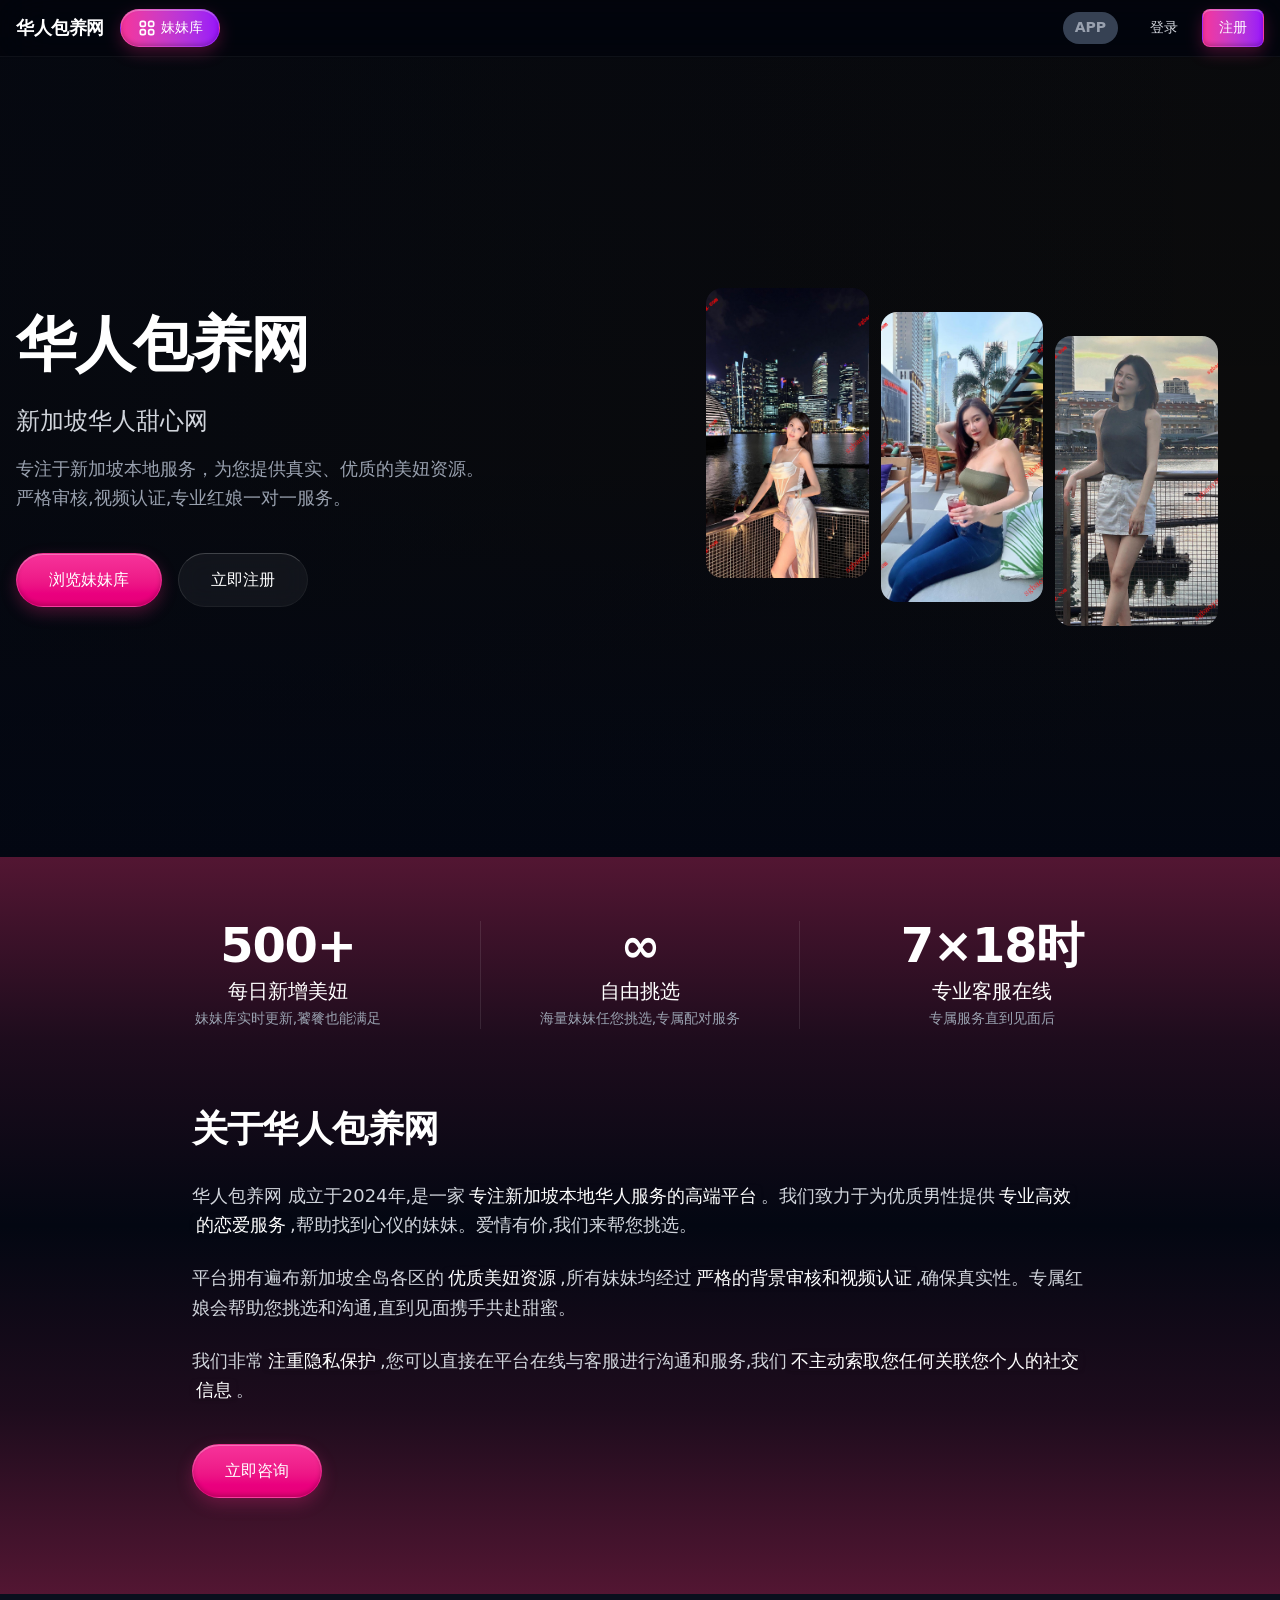
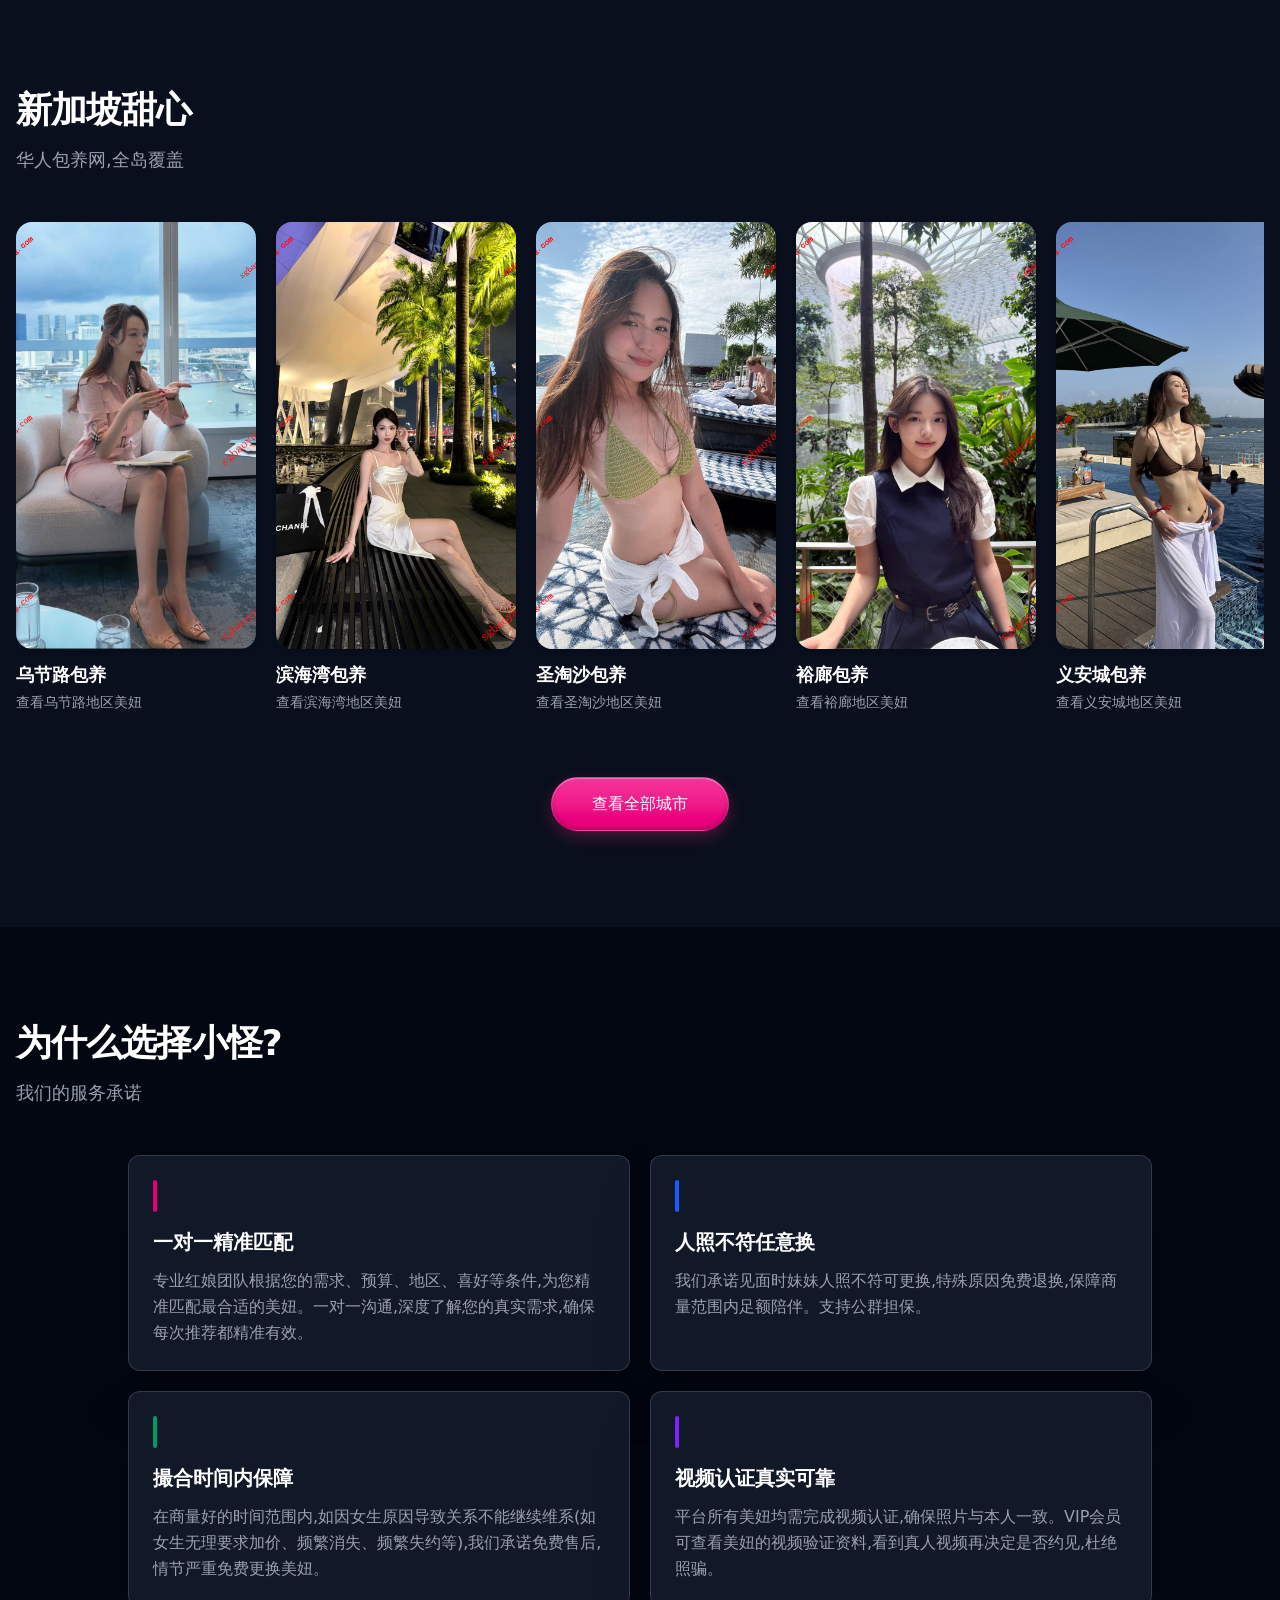
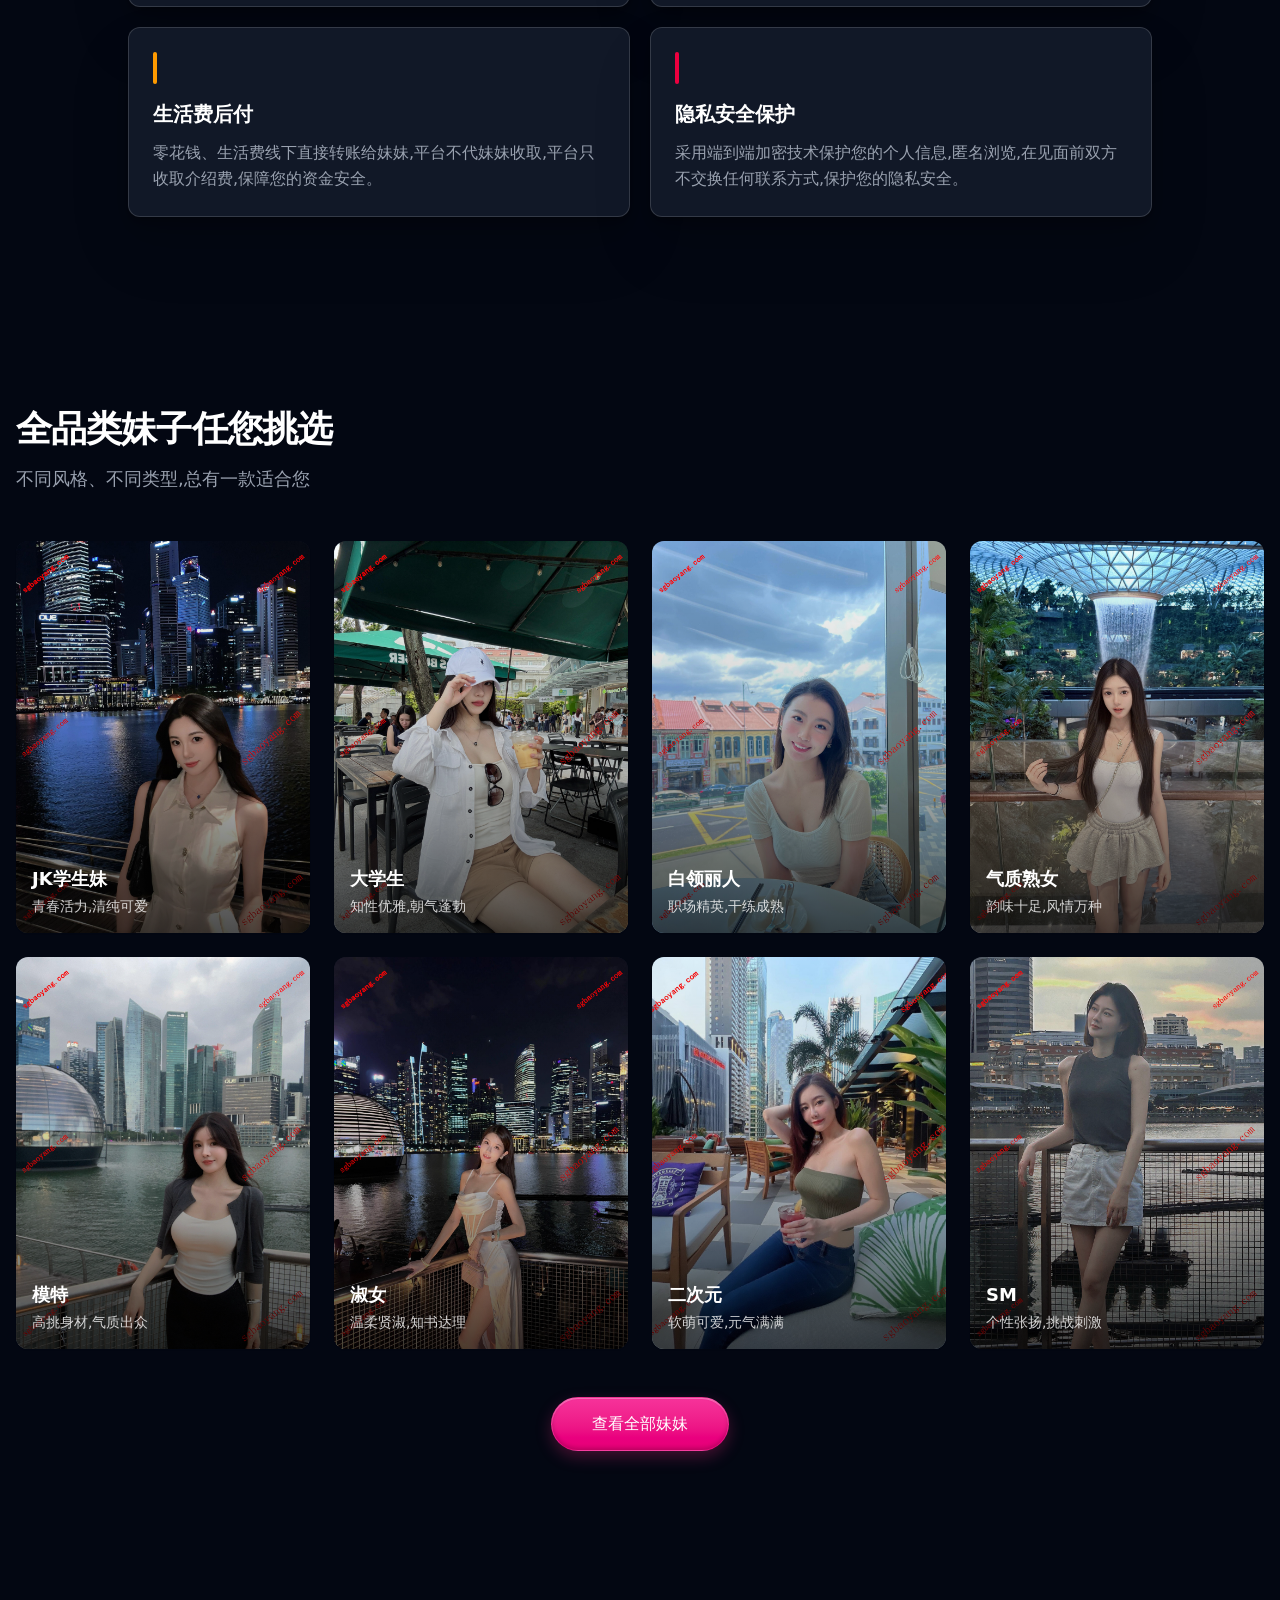
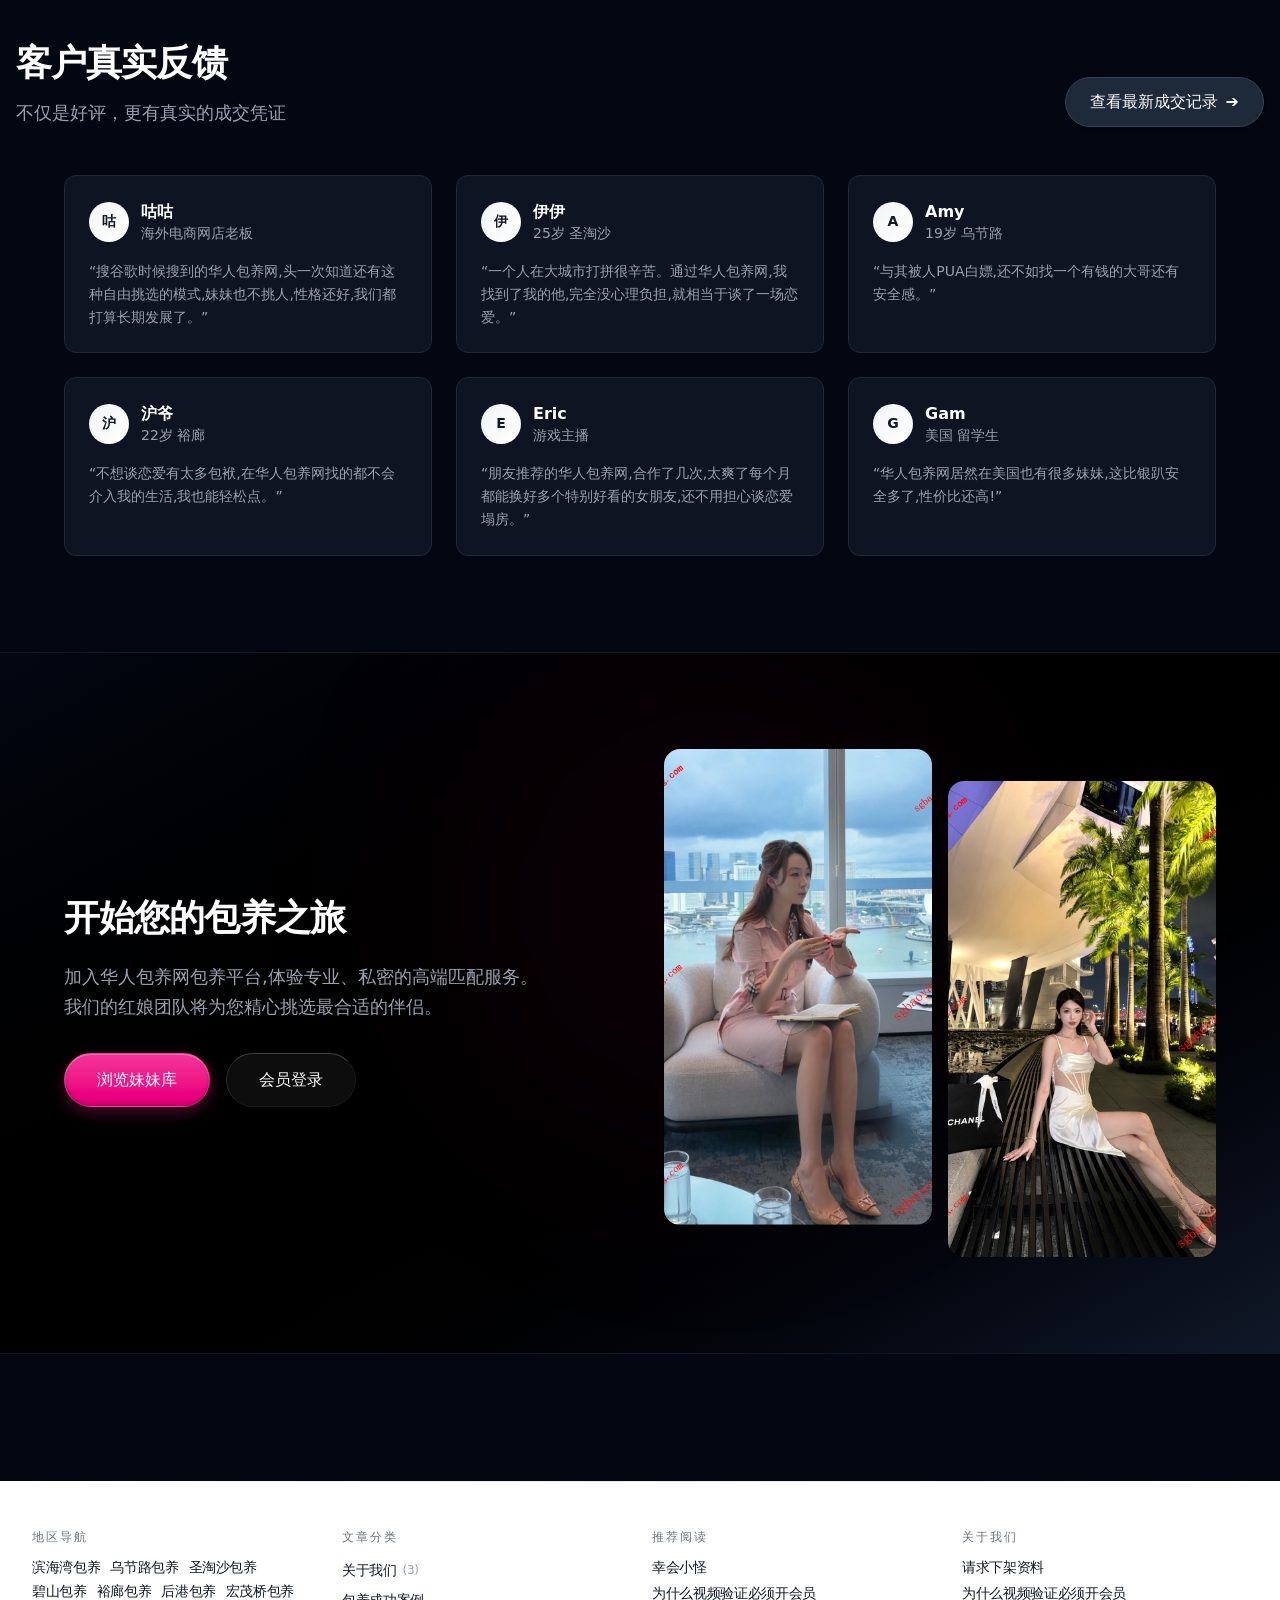
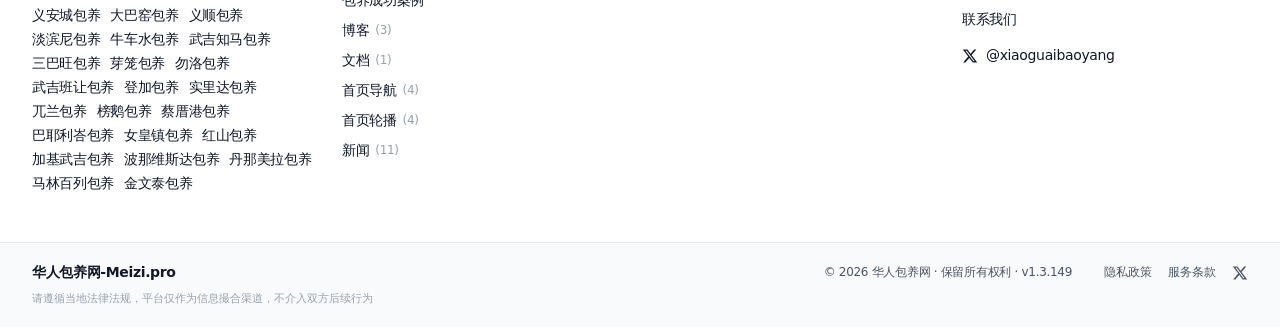
==== commit 4a010ba9: "feat: replace girl images, add login/register modal" ====
--- a/index.html
+++ b/index.html
@@ -5,7 +5,7 @@
 <meta name="viewport" content="width=device-width, initial-scale=1">
 <title>新加坡华人甜心网 - 本地美妞 | 乌节路·滨海湾·圣淘沙</title>
 <meta name="description" content="新加坡最大华人甜心平台，覆盖乌节路、滨海湾、圣淘沙等全岛区域。本地真实认证，严格筛选，专业一对一服务，助您找到心仪美妞。">
-<meta name="keywords" content="新加坡美妞,新加坡华人,乌节路,滨海湾,圣淘沙,本地甜心,华人保养网,新加坡甜心">
+<meta name="keywords" content="新加坡美妞,新加坡华人,乌节路,滨海湾,圣淘沙,本地甜心,华人包养网,新加坡甜心">
 <meta name="robots" content="index, follow">
 <meta name="color-scheme" content="dark light">
 <meta property="og:title" content="新加坡华人甜心网 - 本地美妞平台">
@@ -38,7 +38,7 @@
                 class="backdrop-blur-xl bg-white/60 dark:bg-black/30 shadow-xs border-b border-white/20 dark:border-white/5 sticky top-0 z-50 relative overflow-visible">
                 <div class="container mx-auto px-3 sm:px-4 relative">
                     <div class="flex items-center justify-between h-12 sm:h-14">
-                        <div class="flex items-center space-x-2 sm:space-x-4"><a class="flex items-center" href="/"><span class="text-base sm:text-lg font-bold tracking-tight text-gray-900 dark:text-white">华人保养网</span></a><a
+                        <div class="flex items-center space-x-2 sm:space-x-4"><a class="flex items-center" href="/"><span class="text-base sm:text-lg font-bold tracking-tight text-gray-900 dark:text-white">华人包养网</span></a><a
                                 class="flex items-center justify-center px-3 sm:px-4 py-1.5 sm:py-2 text-white bg-linear-to-r from-pink-500 to-purple-600 rounded-full hover:brightness-110 active:scale-95 transition-all glass-border shadow-apple-cta"
                                 href="gallery.html"><svg class="w-4 h-4 sm:w-5 sm:h-5 sm:mr-1" fill="none"
                                     stroke="currentColor" viewBox="0 0 24 24">
@@ -52,9 +52,9 @@
                                     title="下载APP"><span class="text-xs sm:text-sm font-bold">APP</span></button></div>
                             <div class="flex items-center space-x-1 sm:space-x-2"><button
                                     class="hidden sm:block px-2 sm:px-4 py-1 sm:py-2 text-xs sm:text-sm font-medium text-gray-700 dark:text-gray-300 hover:text-blue-600 dark:hover:text-blue-400 transition-colors"
-                                    tabindex="0">登录</button><button
+                                    onclick="openAuthModal('login')" tabindex="0">登录</button><button
                                     class="px-2 sm:px-4 py-1 sm:py-2 text-xs sm:text-sm font-medium bg-linear-to-r from-pink-500 to-purple-600 text-white rounded-lg hover:brightness-110 active:scale-95 transition-all glass-border shadow-apple-cta"
-                                    tabindex="0">注册</button></div>
+                                    onclick="openAuthModal('register')" tabindex="0">注册</button></div>
                         </div>
                     </div>
                 </div>
@@ -80,7 +80,7 @@
                         <div class="text-white order-2 md:order-1">
                             <h1
                                 class="text-4xl md:text-5xl lg:text-6xl font-bold mb-6 leading-tight tracking-tight">
-                                华人保养网</h1>
+                                华人包养网</h1>
                             <p class="text-xl md:text-2xl mb-4 text-gray-300">新加坡华人甜心网</p>
                             <p class="text-base md:text-lg mb-10 text-gray-400 leading-relaxed">
                                 专注于新加坡本地服务，为您提供真实、优质的美妞资源。<br class="">严格审核,视频认证,专业红娘一对一服务。</p>
@@ -95,27 +95,24 @@
                                         alt="美妞" loading="lazy" decoding="async" class="object-cover"
                                         style="position:absolute;height:100%;width:100%;left:0;top:0;right:0;bottom:0;color:transparent"
                                         sizes="(max-width: 768px) 33vw, 20vw"
-                                        srcset="images/image_56.webp 128w, images/image_57.webp 256w, images/image_14.webp 384w, images/image_28.webp 640w, images/image_53.webp 750w, images/image_12.webp 828w, images/image_52.webp 1080w, images/image_24.jpg 1200w, images/image_23.jpg 1920w, images/image_25.jpg 2048w, images/image_2.jpg 3840w"
-                                        src="images/image_2.jpg"></div>
+                                        src="images/girl5.jpg"></div>
                                 <div class="relative aspect-9/16 overflow-hidden rounded-2xl mt-6">
                                     <img alt="美妞" loading="lazy" decoding="async" class="object-cover"
                                         style="position:absolute;height:100%;width:100%;left:0;top:0;right:0;bottom:0;color:transparent"
                                         sizes="(max-width: 768px) 33vw, 20vw"
-                                        srcset="images/image_50.webp 128w, images/image_49.webp 256w, images/image_13.webp 384w, images/image_16.webp 640w, images/image_54.webp 750w, images/image_15.webp 828w, images/image_55.webp 1080w, images/image_27.jpg 1200w, images/image_157.jpg 1920w, images/image_26.jpg 2048w, images/image_1.jpg 3840w"
-                                        src="images/image_1.jpg"></div>
+                                        src="images/girl6.jpg"></div>
                                 <div
                                     class="relative aspect-9/16 overflow-hidden rounded-2xl mt-12">
                                     <img alt="美妞" loading="lazy" decoding="async" class="object-cover"
                                         style="position:absolute;height:100%;width:100%;left:0;top:0;right:0;bottom:0;color:transparent"
                                         sizes="(max-width: 768px) 33vw, 20vw"
-                                        srcset="images/image_58.webp 128w, images/image_59.webp 256w, images/image_9.webp 384w, images/image_11.webp 640w, images/image_68.webp 750w, images/image_20.webp 828w, images/image_16.jpg 1080w, images/image_78.jpg 1200w, images/image_22.webp 1920w, images/image_28.jpg 2048w, images/image_5.jpg 3840w"
-                                        src="images/image_5.jpg"></div>
+                                        src="images/girl7.jpg"></div>
                             </div>
                         </div>
                     </div>
                 </div>
             </section>
-            <section class="pt-12 pb-16 md:pt-16 md:pb-24 relative overflow-hidden">
+            <section class="pt-12 pb-16 md:pt-16 md:pb-24 relative overflow-hidden" style="background:linear-gradient(to bottom,rgba(180,40,90,0.45) 0%,rgba(180,40,90,0.15) 25%,transparent 50%,rgba(180,40,90,0.15) 75%,rgba(180,40,90,0.45) 100%)">
                 <div class="absolute inset-0 z-0 pointer-events-none opacity-60">
                     <div class="relative overflow-hidden" style="width:100%;height:100%">
                         <div style="position:relative;width:100%;height:100%;overflow:hidden;pointer-events:auto"
@@ -153,11 +150,11 @@
                     <div class="max-w-4xl mx-auto">
                         <h2
                             class="text-3xl md:text-4xl font-bold text-gray-900 dark:text-white mb-8 tracking-tight">
-                            关于华人保养网</h2>
+                            关于华人包养网</h2>
                         <div
                             class="space-y-6 text-base md:text-lg text-gray-600 dark:text-gray-300 leading-relaxed font-medium">
                             <p class=""><span class="will-change-[filter,opacity]"
-                                    style="display:block;opacity:0;filter:blur(8px)">华人保养网 成立于2024年,是一家<span
+                                    style="display:block;opacity:0;filter:blur(8px)">华人包养网 成立于2024年,是一家<span
                                         class="inline"><span class="inline text-white px-1 rounded-sm shadow-sm"
                                             style="background-image:linear-gradient(#ef4444, #ef4444);background-repeat:no-repeat;background-position:0% 0%;background-size:0% 100%;box-decoration-break:clone;-webkit-box-decoration-break:clone">专注新加坡本地华人服务的高端平台</span></span>。我们致力于为优质男性提供<span
                                         class="inline"><span class="inline text-white px-1 rounded-sm shadow-sm"
@@ -190,22 +187,21 @@
                         <h2
                             class="text-3xl md:text-4xl font-bold text-gray-900 dark:text-white mb-4 tracking-tight">
                             新加坡甜心</h2>
-                        <p class="text-lg text-gray-500 dark:text-gray-400">华人保养网,全岛覆盖</p>
+                        <p class="text-lg text-gray-500 dark:text-gray-400">华人包养网,全岛覆盖</p>
                     </div>
                     <div
                         class="flex flex-col lg:flex-row gap-6 items-center lg:items-stretch relative z-10">
-                        <div class="w-full lg:w-3/4 relative">
+                        <div class="w-full relative">
                             <div class="overflow-x-auto pb-4 scrollbar-hide">
                                 <div class="flex gap-5 w-max"><a href="/city/乌节路"
                                         class="group relative block shrink-0 w-[200px] md:w-[240px] cursor-pointer">
                                         <div
                                             class="relative aspect-9/16 overflow-hidden rounded-2xl bg-gray-200 dark:bg-gray-700 shadow-md">
-                                            <img alt="乌节路保养" loading="lazy" decoding="async"
+                                            <img alt="乌节路包养" loading="lazy" decoding="async"
                                                 class="object-cover group-hover:scale-105 transition-transform duration-500"
                                                 style="position:absolute;height:100%;width:100%;left:0;top:0;right:0;bottom:0;color:transparent"
                                                 sizes="240px"
-                                                srcset="images/image_70.jpg 16w, images/image_17.jpg 32w, images/image_22.jpg 48w, images/image_74.jpg 64w, images/image_21.jpg 96w, images/image_63.webp 128w, images/image_17.webp 256w, images/image_18.webp 384w, images/image_65.webp 640w, images/image_24.webp 750w, images/image_126.jpg 828w, images/image_66.webp 1080w, images/image_18.jpg 1200w, images/image_75.jpg 1920w, images/image_79.jpg 2048w, images/image.jpg 3840w"
-                                                src="images/image.jpg">
+                                                src="images/girl8.jpg">
                                             <div
                                                 class="absolute inset-0 bg-linear-to-t from-black/40 via-transparent to-transparent opacity-0 group-hover:opacity-100 transition-opacity duration-300 rounded-2xl">
                                             </div>
@@ -213,7 +209,7 @@
                                         <div class="mt-3">
                                             <h3
                                                 class="text-lg font-semibold text-gray-900 dark:text-white">
-                                                乌节路保养</h3>
+                                                乌节路包养</h3>
                                             <p
                                                 class="text-sm text-gray-500 dark:text-gray-400 mt-1">
                                                 查看乌节路地区美妞</p>
@@ -222,12 +218,11 @@
                                         class="group relative block shrink-0 w-[200px] md:w-[240px] cursor-pointer">
                                         <div
                                             class="relative aspect-9/16 overflow-hidden rounded-2xl bg-gray-200 dark:bg-gray-700 shadow-md">
-                                            <img alt="滨海湾保养" loading="lazy" decoding="async"
+                                            <img alt="滨海湾包养" loading="lazy" decoding="async"
                                                 class="object-cover group-hover:scale-105 transition-transform duration-500"
                                                 style="position:absolute;height:100%;width:100%;left:0;top:0;right:0;bottom:0;color:transparent"
                                                 sizes="240px"
-                                                srcset="images/image_20.jpg 16w, images/image_69.jpg 32w, images/image_19.jpg 48w, images/image_73.jpg 64w, images/image_76.jpg 96w, images/image_61.webp 128w, images/image_23.webp 256w, images/image_21.webp 384w, images/image_19.webp 640w, images/image_27.webp 750w, images/image_67.webp 828w, images/image_70.webp 1080w, images/image_71.jpg 1200w, images/image_30.jpg 1920w, images/image_29.jpg 2048w, images/image_6.webp 3840w"
-                                                src="images/image_6.webp">
+                                                src="images/girl9.jpg">
                                             <div
                                                 class="absolute inset-0 bg-linear-to-t from-black/40 via-transparent to-transparent opacity-0 group-hover:opacity-100 transition-opacity duration-300 rounded-2xl">
                                             </div>
@@ -235,7 +230,7 @@
                                         <div class="mt-3">
                                             <h3
                                                 class="text-lg font-semibold text-gray-900 dark:text-white">
-                                                滨海湾保养</h3>
+                                                滨海湾包养</h3>
                                             <p
                                                 class="text-sm text-gray-500 dark:text-gray-400 mt-1">
                                                 查看滨海湾地区美妞</p>
@@ -244,12 +239,11 @@
                                         class="group relative block shrink-0 w-[200px] md:w-[240px] cursor-pointer">
                                         <div
                                             class="relative aspect-9/16 overflow-hidden rounded-2xl bg-gray-200 dark:bg-gray-700 shadow-md">
-                                            <img alt="圣淘沙保养" loading="lazy" decoding="async"
+                                            <img alt="圣淘沙包养" loading="lazy" decoding="async"
                                                 class="object-cover group-hover:scale-105 transition-transform duration-500"
                                                 style="position:absolute;height:100%;width:100%;left:0;top:0;right:0;bottom:0;color:transparent"
                                                 sizes="240px"
-                                                srcset="images/image_33.jpg 16w, images/image_77.jpg 32w, images/image_80.jpg 48w, images/image_32.jpg 64w, images/image_36.jpg 96w, images/image_72.webp 128w, images/image_26.webp 256w, images/image_25.webp 384w, images/image_29.webp 640w, images/image_30.webp 750w, images/image_31.webp 828w, images/image_32.webp 1080w, images/image_44.jpg 1200w, images/image_39.jpg 1920w, images/image_34.jpg 2048w, images/image_8.jpg 3840w"
-                                                src="images/image_8.jpg">
+                                                src="images/girl10.jpg">
                                             <div
                                                 class="absolute inset-0 bg-linear-to-t from-black/40 via-transparent to-transparent opacity-0 group-hover:opacity-100 transition-opacity duration-300 rounded-2xl">
                                             </div>
@@ -257,7 +251,7 @@
                                         <div class="mt-3">
                                             <h3
                                                 class="text-lg font-semibold text-gray-900 dark:text-white">
-                                                圣淘沙保养</h3>
+                                                圣淘沙包养</h3>
                                             <p
                                                 class="text-sm text-gray-500 dark:text-gray-400 mt-1">
                                                 查看圣淘沙地区美妞</p>
@@ -266,12 +260,11 @@
                                         class="group relative block shrink-0 w-[200px] md:w-[240px] cursor-pointer">
                                         <div
                                             class="relative aspect-9/16 overflow-hidden rounded-2xl bg-gray-200 dark:bg-gray-700 shadow-md">
-                                            <img alt="裕廊保养" loading="lazy" decoding="async"
+                                            <img alt="裕廊包养" loading="lazy" decoding="async"
                                                 class="object-cover group-hover:scale-105 transition-transform duration-500"
                                                 style="position:absolute;height:100%;width:100%;left:0;top:0;right:0;bottom:0;color:transparent"
                                                 sizes="240px"
-                                                srcset="images/image_46.jpg 16w, images/image_31.jpg 32w, images/image_37.jpg 48w, images/image_53.jpg 64w, images/image_35.jpg 96w, images/image_77.webp 128w, images/image_33.webp 256w, images/image_34.webp 384w, images/image_35.webp 640w, images/image_36.webp 750w, images/image_78.webp 828w, images/image_39.webp 1080w, images/image_49.jpg 1200w, images/image_38.jpg 1920w, images/image_65.jpg 2048w, images/image_7.jpg 3840w"
-                                                src="images/image_7.jpg">
+                                                src="images/girl11.jpg">
                                             <div
                                                 class="absolute inset-0 bg-linear-to-t from-black/40 via-transparent to-transparent opacity-0 group-hover:opacity-100 transition-opacity duration-300 rounded-2xl">
                                             </div>
@@ -279,7 +272,7 @@
                                         <div class="mt-3">
                                             <h3
                                                 class="text-lg font-semibold text-gray-900 dark:text-white">
-                                                裕廊保养</h3>
+                                                裕廊包养</h3>
                                             <p
                                                 class="text-sm text-gray-500 dark:text-gray-400 mt-1">
                                                 查看裕廊地区美妞</p>
@@ -288,12 +281,11 @@
                                         class="group relative block shrink-0 w-[200px] md:w-[240px] cursor-pointer">
                                         <div
                                             class="relative aspect-9/16 overflow-hidden rounded-2xl bg-gray-200 dark:bg-gray-700 shadow-md">
-                                            <img alt="义安城保养" loading="lazy" decoding="async"
+                                            <img alt="义安城包养" loading="lazy" decoding="async"
                                                 class="object-cover group-hover:scale-105 transition-transform duration-500"
                                                 style="position:absolute;height:100%;width:100%;left:0;top:0;right:0;bottom:0;color:transparent"
                                                 sizes="240px"
-                                                srcset="images/image_45.jpg 16w, images/image_51.jpg 32w, images/image_57.jpg 48w, images/image_40.jpg 64w, images/image_42.jpg 96w, images/image_80.webp 128w, images/image_37.webp 256w, images/image_38.webp 384w, images/image_42.webp 640w, images/image_41.webp 750w, images/image_86.webp 828w, images/image_82.webp 1080w, images/image_63.jpg 1200w, images/image_50.jpg 1920w, images/image_47.jpg 2048w, images/image_3.jpg 3840w"
-                                                src="images/image_3.jpg">
+                                                src="images/girl12.jpg">
                                             <div
                                                 class="absolute inset-0 bg-linear-to-t from-black/40 via-transparent to-transparent opacity-0 group-hover:opacity-100 transition-opacity duration-300 rounded-2xl">
                                             </div>
@@ -301,7 +293,7 @@
                                         <div class="mt-3">
                                             <h3
                                                 class="text-lg font-semibold text-gray-900 dark:text-white">
-                                                义安城保养</h3>
+                                                义安城包养</h3>
                                             <p
                                                 class="text-sm text-gray-500 dark:text-gray-400 mt-1">
                                                 查看义安城地区美妞</p>
@@ -310,12 +302,11 @@
                                         class="group relative block shrink-0 w-[200px] md:w-[240px] cursor-pointer">
                                         <div
                                             class="relative aspect-9/16 overflow-hidden rounded-2xl bg-gray-200 dark:bg-gray-700 shadow-md">
-                                            <img alt="宏茂桥保养" loading="lazy" decoding="async"
+                                            <img alt="宏茂桥包养" loading="lazy" decoding="async"
                                                 class="object-cover group-hover:scale-105 transition-transform duration-500"
                                                 style="position:absolute;height:100%;width:100%;left:0;top:0;right:0;bottom:0;color:transparent"
                                                 sizes="240px"
-                                                srcset="images/image_52.jpg 16w, images/image_62.jpg 32w, images/image_41.jpg 48w, images/image_43.jpg 64w, images/image_54.jpg 96w, images/image_91.webp 128w, images/image_44.webp 256w, images/image_40.webp 384w, images/image_43.webp 640w, images/image_45.webp 750w, images/image_85.webp 828w, images/image_88.webp 1080w, images/image_66.jpg 1200w, images/image_48.jpg 1920w, images/image_56.jpg 2048w, images/image_6.jpg 3840w"
-                                                src="images/image_6.jpg">
+                                                src="images/girl13.jpg">
                                             <div
                                                 class="absolute inset-0 bg-linear-to-t from-black/40 via-transparent to-transparent opacity-0 group-hover:opacity-100 transition-opacity duration-300 rounded-2xl">
                                             </div>
@@ -323,7 +314,7 @@
                                         <div class="mt-3">
                                             <h3
                                                 class="text-lg font-semibold text-gray-900 dark:text-white">
-                                                宏茂桥保养</h3>
+                                                宏茂桥包养</h3>
                                             <p
                                                 class="text-sm text-gray-500 dark:text-gray-400 mt-1">
                                                 查看宏茂桥地区美妞</p>
@@ -332,12 +323,11 @@
                                         class="group relative block shrink-0 w-[200px] md:w-[240px] cursor-pointer">
                                         <div
                                             class="relative aspect-9/16 overflow-hidden rounded-2xl bg-gray-200 dark:bg-gray-700 shadow-md">
-                                            <img alt="碧山保养" loading="lazy" decoding="async"
+                                            <img alt="碧山包养" loading="lazy" decoding="async"
                                                 class="object-cover group-hover:scale-105 transition-transform duration-500"
                                                 style="position:absolute;height:100%;width:100%;left:0;top:0;right:0;bottom:0;color:transparent"
                                                 sizes="240px"
-                                                srcset="images/image_55.jpg 16w, images/image_59.jpg 32w, images/image_64.jpg 48w, images/image_61.jpg 64w, images/image_60.jpg 96w, images/image_92.webp 128w, images/image_48.webp 256w, images/image_46.webp 384w, images/image_47.webp 640w, images/image_51.webp 750w, images/image_95.webp 828w, images/image_96.webp 1080w, images/image_84.jpg 1200w, images/image_72.jpg 1920w, images/image_68.jpg 2048w, images/image_9.jpg 3840w"
-                                                src="images/image_9.jpg">
+                                                src="images/girl14.jpg">
                                             <div
                                                 class="absolute inset-0 bg-linear-to-t from-black/40 via-transparent to-transparent opacity-0 group-hover:opacity-100 transition-opacity duration-300 rounded-2xl">
                                             </div>
@@ -345,7 +335,7 @@
                                         <div class="mt-3">
                                             <h3
                                                 class="text-lg font-semibold text-gray-900 dark:text-white">
-                                                碧山保养</h3>
+                                                碧山包养</h3>
                                             <p
                                                 class="text-sm text-gray-500 dark:text-gray-400 mt-1">
                                                 查看碧山地区美妞</p>
@@ -354,12 +344,11 @@
                                         class="group relative block shrink-0 w-[200px] md:w-[240px] cursor-pointer">
                                         <div
                                             class="relative aspect-9/16 overflow-hidden rounded-2xl bg-gray-200 dark:bg-gray-700 shadow-md">
-                                            <img alt="义顺保养" loading="lazy" decoding="async"
+                                            <img alt="义顺包养" loading="lazy" decoding="async"
                                                 class="object-cover group-hover:scale-105 transition-transform duration-500"
                                                 style="position:absolute;height:100%;width:100%;left:0;top:0;right:0;bottom:0;color:transparent"
                                                 sizes="240px"
-                                                srcset="images/image_83.jpg 16w, images/image_86.jpg 32w, images/image_93.jpg 48w, images/image_85.jpg 64w, images/image_58.jpg 96w, images/image_100.jpg 128w, images/image_143.jpg 256w, images/image_62.webp 384w, images/image_60.webp 640w, images/image_15.jpg 750w, images/image_101.webp 828w, images/image_100.webp 1080w, images/image_101.jpg 1200w, images/image_88.jpg 1920w, images/image_87.jpg 2048w, images/image_4.jpg 3840w"
-                                                src="images/image_4.jpg">
+                                                src="images/girl15.jpg">
                                             <div
                                                 class="absolute inset-0 bg-linear-to-t from-black/40 via-transparent to-transparent opacity-0 group-hover:opacity-100 transition-opacity duration-300 rounded-2xl">
                                             </div>
@@ -367,7 +356,7 @@
                                         <div class="mt-3">
                                             <h3
                                                 class="text-lg font-semibold text-gray-900 dark:text-white">
-                                                义顺保养</h3>
+                                                义顺包养</h3>
                                             <p
                                                 class="text-sm text-gray-500 dark:text-gray-400 mt-1">
                                                 查看义顺地区美妞</p>
@@ -376,12 +365,11 @@
                                         class="group relative block shrink-0 w-[200px] md:w-[240px] cursor-pointer">
                                         <div
                                             class="relative aspect-9/16 overflow-hidden rounded-2xl bg-gray-200 dark:bg-gray-700 shadow-md">
-                                            <img alt="大巴窑保养" loading="lazy" decoding="async"
+                                            <img alt="大巴窑包养" loading="lazy" decoding="async"
                                                 class="object-cover group-hover:scale-105 transition-transform duration-500"
                                                 style="position:absolute;height:100%;width:100%;left:0;top:0;right:0;bottom:0;color:transparent"
                                                 sizes="240px"
-                                                srcset="images/image_98.jpg 16w, images/image_91.jpg 32w, images/image_90.jpg 48w, images/image_94.jpg 64w, images/image_105.jpg 96w, images/image_109.jpg 128w, images/image_71.webp 256w, images/image_69.webp 384w, images/image_104.webp 640w, images/image_64.webp 750w, images/image_107.webp 828w, images/image_105.webp 1080w, images/image_110.jpg 1200w, images/image_92.jpg 1920w, images/image_118.jpg 2048w, images/image_14.jpg 3840w"
-                                                src="images/image_14.jpg">
+                                                src="images/girl16.jpg">
                                             <div
                                                 class="absolute inset-0 bg-linear-to-t from-black/40 via-transparent to-transparent opacity-0 group-hover:opacity-100 transition-opacity duration-300 rounded-2xl">
                                             </div>
@@ -389,7 +377,7 @@
                                         <div class="mt-3">
                                             <h3
                                                 class="text-lg font-semibold text-gray-900 dark:text-white">
-                                                大巴窑保养</h3>
+                                                大巴窑包养</h3>
                                             <p
                                                 class="text-sm text-gray-500 dark:text-gray-400 mt-1">
                                                 查看大巴窑地区美妞</p>
@@ -398,12 +386,11 @@
                                         class="group relative block shrink-0 w-[200px] md:w-[240px] cursor-pointer">
                                         <div
                                             class="relative aspect-9/16 overflow-hidden rounded-2xl bg-gray-200 dark:bg-gray-700 shadow-md">
-                                            <img alt="榜鹅保养" loading="lazy" decoding="async"
+                                            <img alt="榜鹅包养" loading="lazy" decoding="async"
                                                 class="object-cover group-hover:scale-105 transition-transform duration-500"
                                                 style="position:absolute;height:100%;width:100%;left:0;top:0;right:0;bottom:0;color:transparent"
                                                 sizes="240px"
-                                                srcset="images/image_99.jpg 16w, images/image_115.jpg 32w, images/image_82.jpg 48w, images/image_89.jpg 64w, images/image_97.jpg 96w, images/image_111.jpg 128w, images/image_147.webp 256w, images/image_109.webp 384w, images/image_73.webp 640w, images/image_74.webp 750w, images/image_112.webp 828w, images/image_111.webp 1080w, images/image_112.jpg 1200w, images/image_103.jpg 1920w, images/image_116.jpg 2048w, images/image_10.jpg 3840w"
-                                                src="images/image_10.jpg">
+                                                src="images/girl17.jpg">
                                             <div
                                                 class="absolute inset-0 bg-linear-to-t from-black/40 via-transparent to-transparent opacity-0 group-hover:opacity-100 transition-opacity duration-300 rounded-2xl">
                                             </div>
@@ -411,7 +398,7 @@
                                         <div class="mt-3">
                                             <h3
                                                 class="text-lg font-semibold text-gray-900 dark:text-white">
-                                                榜鹅保养</h3>
+                                                榜鹅包养</h3>
                                             <p
                                                 class="text-sm text-gray-500 dark:text-gray-400 mt-1">
                                                 查看榜鹅地区美妞</p>
@@ -420,12 +407,11 @@
                                         class="group relative block shrink-0 w-[200px] md:w-[240px] cursor-pointer">
                                         <div
                                             class="relative aspect-9/16 overflow-hidden rounded-2xl bg-gray-200 dark:bg-gray-700 shadow-md">
-                                            <img alt="牛车水保养" loading="lazy" decoding="async"
+                                            <img alt="牛车水包养" loading="lazy" decoding="async"
                                                 class="object-cover group-hover:scale-105 transition-transform duration-500"
                                                 style="position:absolute;height:100%;width:100%;left:0;top:0;right:0;bottom:0;color:transparent"
                                                 sizes="240px"
-                                                srcset="images/image_102.jpg 16w, images/image_81.jpg 32w, images/image_96.jpg 48w, images/image_95.jpg 64w, images/image_104.jpg 96w, images/image_106.jpg 128w, images/image_116.webp 256w, images/image_110.webp 384w, images/image_75.webp 640w, images/image_76.webp 750w, images/image_113.webp 828w, images/image_114.webp 1080w, images/image_118.webp 1200w, images/image_117.jpg 1920w, images/image_107.jpg 2048w, images/image_12.jpg 3840w"
-                                                src="images/image_12.jpg">
+                                                src="images/girl18.jpg">
                                             <div
                                                 class="absolute inset-0 bg-linear-to-t from-black/40 via-transparent to-transparent opacity-0 group-hover:opacity-100 transition-opacity duration-300 rounded-2xl">
                                             </div>
@@ -433,7 +419,7 @@
                                         <div class="mt-3">
                                             <h3
                                                 class="text-lg font-semibold text-gray-900 dark:text-white">
-                                                牛车水保养</h3>
+                                                牛车水包养</h3>
                                             <p
                                                 class="text-sm text-gray-500 dark:text-gray-400 mt-1">
                                                 查看牛车水地区美妞</p>
@@ -442,12 +428,11 @@
                                         class="group relative block shrink-0 w-[200px] md:w-[240px] cursor-pointer">
                                         <div
                                             class="relative aspect-9/16 overflow-hidden rounded-2xl bg-gray-200 dark:bg-gray-700 shadow-md">
-                                            <img alt="后港保养" loading="lazy" decoding="async"
+                                            <img alt="后港包养" loading="lazy" decoding="async"
                                                 class="object-cover group-hover:scale-105 transition-transform duration-500"
                                                 style="position:absolute;height:100%;width:100%;left:0;top:0;right:0;bottom:0;color:transparent"
                                                 sizes="240px"
-                                                srcset="images/image_119.jpg 16w, images/image_122.jpg 32w, images/image_123.jpg 48w, images/image_120.jpg 64w, images/image_113.jpg 96w, images/image_108.jpg 128w, images/image_138.jpg 256w, images/image_117.webp 384w, images/image_79.webp 640w, images/image_81.webp 750w, images/image_156.jpg 828w, images/image_115.webp 1080w, images/image_121.jpg 1200w, images/image_124.jpg 1920w, images/image_114.jpg 2048w, images/image_13.jpg 3840w"
-                                                src="images/image_13.jpg">
+                                                src="images/girl19.jpg">
                                             <div
                                                 class="absolute inset-0 bg-linear-to-t from-black/40 via-transparent to-transparent opacity-0 group-hover:opacity-100 transition-opacity duration-300 rounded-2xl">
                                             </div>
@@ -455,7 +440,7 @@
                                         <div class="mt-3">
                                             <h3
                                                 class="text-lg font-semibold text-gray-900 dark:text-white">
-                                                后港保养</h3>
+                                                后港包养</h3>
                                             <p
                                                 class="text-sm text-gray-500 dark:text-gray-400 mt-1">
                                                 查看后港地区美妞</p>
@@ -463,12 +448,7 @@
                                     </a></div>
                             </div>
                         </div>
-                        <div class="w-full lg:w-1/4 flex items-center justify-center p-4">
-                            <div
-                                class="w-full max-w-[280px] aspect-square relative opacity-90 hover:opacity-100 transition-opacity mix-blend-screen dark:mix-blend-lighten">
-                                <!--$!--><template data-dgst="BAILOUT_TO_CLIENT_SIDE_RENDERING"></template>
-                            </div>
-                        </div>
+
                     </div>
                     <div class="mt-12 text-center"><a href="gallery.html"
                             class="inline-block px-10 py-3.5 bg-linear-to-b from-pink-500 to-pink-600 text-white font-medium rounded-full hover:brightness-110 active:scale-95 transition-all duration-300 cursor-pointer glass-border shadow-apple-cta">查看全部城市</a>
@@ -605,8 +585,7 @@
                                     class="object-cover group-hover:scale-105 transition-transform duration-700"
                                     style="position:absolute;height:100%;width:100%;left:0;top:0;right:0;bottom:0;color:transparent"
                                     sizes="(max-width: 640px) 50vw, (max-width: 1024px) 25vw, 300px"
-                                    srcset="images/image_119.webp 256w, images/image_120.webp 384w, images/image_84.webp 640w, images/image_83.webp 750w, images/image_121.webp 828w, images/image_127.webp 1080w, images/image_129.jpg 1200w, images/image_149.jpg 1920w, images/image_137.jpg 2048w, images/image_2.webp 3840w"
-                                    src="images/image_2.webp">
+                                    src="images/girl20.jpg">
                                 <div
                                     class="absolute inset-0 bg-linear-to-t from-black/70 via-black/20 to-transparent">
                                 </div>
@@ -622,8 +601,7 @@
                                     class="object-cover group-hover:scale-105 transition-transform duration-700"
                                     style="position:absolute;height:100%;width:100%;left:0;top:0;right:0;bottom:0;color:transparent"
                                     sizes="(max-width: 640px) 50vw, (max-width: 1024px) 25vw, 300px"
-                                    srcset="images/image_123.webp 256w, images/image_125.webp 384w, images/image_89.webp 640w, images/image_87.webp 750w, images/image_126.webp 828w, images/image_124.webp 1080w, images/image_125.jpg 1200w, images/image_127.jpg 1920w, images/image_128.jpg 2048w, images/image_1.webp 3840w"
-                                    src="images/image_1.webp">
+                                    src="images/girl21.jpg">
                                 <div
                                     class="absolute inset-0 bg-linear-to-t from-black/70 via-black/20 to-transparent">
                                 </div>
@@ -639,8 +617,7 @@
                                     class="object-cover group-hover:scale-105 transition-transform duration-700"
                                     style="position:absolute;height:100%;width:100%;left:0;top:0;right:0;bottom:0;color:transparent"
                                     sizes="(max-width: 640px) 50vw, (max-width: 1024px) 25vw, 300px"
-                                    srcset="images/image_128.webp 256w, images/image_122.webp 384w, images/image_90.webp 640w, images/image_94.webp 750w, images/image_133.webp 828w, images/image_129.webp 1080w, images/image_141.jpg 1200w, images/image_144.jpg 1920w, images/image_148.jpg 2048w, images/image_3.webp 3840w"
-                                    src="images/image_3.webp">
+                                    src="images/girl22.jpg">
                                 <div
                                     class="absolute inset-0 bg-linear-to-t from-black/70 via-black/20 to-transparent">
                                 </div>
@@ -656,8 +633,7 @@
                                     class="object-cover group-hover:scale-105 transition-transform duration-700"
                                     style="position:absolute;height:100%;width:100%;left:0;top:0;right:0;bottom:0;color:transparent"
                                     sizes="(max-width: 640px) 50vw, (max-width: 1024px) 25vw, 300px"
-                                    srcset="images/image_137.webp 256w, images/image_130.webp 384w, images/image_93.webp 640w, images/image_97.webp 750w, images/image_136.webp 828w, images/image_134.jpg 1080w, images/image_130.jpg 1200w, images/image_145.jpg 1920w, images/image_133.jpg 2048w, images/image_7.webp 3840w"
-                                    src="images/image_7.webp">
+                                    src="images/girl23.jpg">
                                 <div
                                     class="absolute inset-0 bg-linear-to-t from-black/70 via-black/20 to-transparent">
                                 </div>
@@ -673,8 +649,7 @@
                                     class="object-cover group-hover:scale-105 transition-transform duration-700"
                                     style="position:absolute;height:100%;width:100%;left:0;top:0;right:0;bottom:0;color:transparent"
                                     sizes="(max-width: 640px) 50vw, (max-width: 1024px) 25vw, 300px"
-                                    srcset="images/image_131.webp 256w, images/image_134.webp 384w, images/image_99.webp 640w, images/image_103.webp 750w, images/image_132.webp 828w, images/image_150.jpg 1080w, images/image_135.jpg 1200w, images/image_152.jpg 1920w, images/image_142.jpg 2048w, images/image_4.webp 3840w"
-                                    src="images/image_4.webp">
+                                    src="images/girl24.jpg">
                                 <div
                                     class="absolute inset-0 bg-linear-to-t from-black/70 via-black/20 to-transparent">
                                 </div>
@@ -690,8 +665,7 @@
                                     class="object-cover group-hover:scale-105 transition-transform duration-700"
                                     style="position:absolute;height:100%;width:100%;left:0;top:0;right:0;bottom:0;color:transparent"
                                     sizes="(max-width: 640px) 50vw, (max-width: 1024px) 25vw, 300px"
-                                    srcset="images/image_142.webp 256w, images/image_138.webp 384w, images/image_98.webp 640w, images/image_139.webp 750w, images/image_135.webp 828w, images/image_131.jpg 1080w, images/image_132.jpg 1200w, images/image_146.jpg 1920w, images/image_136.jpg 2048w, images/image_8.webp 3840w"
-                                    src="images/image_8.webp">
+                                    src="images/girl5.jpg">
                                 <div
                                     class="absolute inset-0 bg-linear-to-t from-black/70 via-black/20 to-transparent">
                                 </div>
@@ -707,8 +681,7 @@
                                     class="object-cover group-hover:scale-105 transition-transform duration-700"
                                     style="position:absolute;height:100%;width:100%;left:0;top:0;right:0;bottom:0;color:transparent"
                                     sizes="(max-width: 640px) 50vw, (max-width: 1024px) 25vw, 300px"
-                                    srcset="images/image_67.jpg 256w, images/image_106.webp 384w, images/image_102.webp 640w, images/image_141.webp 750w, images/image_146.webp 828w, images/image_147.jpg 1080w, images/image_154.jpg 1200w, images/image_153.jpg 1920w, images/image_155.jpg 2048w, images/image_11.jpg 3840w"
-                                    src="images/image_11.jpg">
+                                    src="images/girl6.jpg">
                                 <div
                                     class="absolute inset-0 bg-linear-to-t from-black/70 via-black/20 to-transparent">
                                 </div>
@@ -724,8 +697,7 @@
                                     class="object-cover group-hover:scale-105 transition-transform duration-700"
                                     style="position:absolute;height:100%;width:100%;left:0;top:0;right:0;bottom:0;color:transparent"
                                     sizes="(max-width: 640px) 50vw, (max-width: 1024px) 25vw, 300px"
-                                    srcset="images/image_140.webp 256w, images/image_145.webp 384w, images/image_108.webp 640w, images/image_144.webp 750w, images/image_143.webp 828w, images/image_148.webp 1080w, images/image_151.jpg 1200w, images/image_139.jpg 1920w, images/image_140.jpg 2048w, images/image_5.webp 3840w"
-                                    src="images/image_5.webp">
+                                    src="images/girl7.jpg">
                                 <div
                                     class="absolute inset-0 bg-linear-to-t from-black/70 via-black/20 to-transparent">
                                 </div>
@@ -769,7 +741,7 @@
                                 </div>
                             </div>
                             <p class="text-gray-500 dark:text-gray-400 leading-relaxed text-sm">
-                                “搜谷歌时候搜到的华人保养网,头一次知道还有这种自由挑选的模式,妹妹也不挑人,性格还好,我们都打算长期发展了。”</p>
+                                “搜谷歌时候搜到的华人包养网,头一次知道还有这种自由挑选的模式,妹妹也不挑人,性格还好,我们都打算长期发展了。”</p>
                         </div>
                         <div
                             class="bg-white dark:bg-gray-800/40 p-6 rounded-xl border border-gray-100 dark:border-gray-800 hover:shadow-md transition-shadow duration-300">
@@ -783,7 +755,7 @@
                                 </div>
                             </div>
                             <p class="text-gray-500 dark:text-gray-400 leading-relaxed text-sm">
-                                “一个人在大城市打拼很辛苦。通过华人保养网,我找到了我的他,完全没心理负担,就相当于谈了一场恋爱。”</p>
+                                “一个人在大城市打拼很辛苦。通过华人包养网,我找到了我的他,完全没心理负担,就相当于谈了一场恋爱。”</p>
                         </div>
                         <div
                             class="bg-white dark:bg-gray-800/40 p-6 rounded-xl border border-gray-100 dark:border-gray-800 hover:shadow-md transition-shadow duration-300">
@@ -812,7 +784,7 @@
                                 </div>
                             </div>
                             <p class="text-gray-500 dark:text-gray-400 leading-relaxed text-sm">
-                                “不想谈恋爱有太多包袱,在华人保养网找的都不会介入我的生活,我也能轻松点。”</p>
+                                “不想谈恋爱有太多包袱,在华人包养网找的都不会介入我的生活,我也能轻松点。”</p>
                         </div>
                         <div
                             class="bg-white dark:bg-gray-800/40 p-6 rounded-xl border border-gray-100 dark:border-gray-800 hover:shadow-md transition-shadow duration-300">
@@ -827,7 +799,7 @@
                                 </div>
                             </div>
                             <p class="text-gray-500 dark:text-gray-400 leading-relaxed text-sm">
-                                “朋友推荐的华人保养网,合作了几次,太爽了每个月都能换好多个特别好看的女朋友,还不用担心谈恋爱塌房。”</p>
+                                “朋友推荐的华人包养网,合作了几次,太爽了每个月都能换好多个特别好看的女朋友,还不用担心谈恋爱塌房。”</p>
                         </div>
                         <div
                             class="bg-white dark:bg-gray-800/40 p-6 rounded-xl border border-gray-100 dark:border-gray-800 hover:shadow-md transition-shadow duration-300">
@@ -842,7 +814,7 @@
                                 </div>
                             </div>
                             <p class="text-gray-500 dark:text-gray-400 leading-relaxed text-sm">
-                                “华人保养网居然在美国也有很多妹妹,这比银趴安全多了,性价比还高!”</p>
+                                “华人包养网居然在美国也有很多妹妹,这比银趴安全多了,性价比还高!”</p>
                         </div>
                     </div>
                     <div class="mt-12 text-center md:hidden"><a href="/deals"
@@ -865,9 +837,9 @@
                         <div class="grid grid-cols-1 md:grid-cols-2 gap-12 items-center">
                             <div class="">
                                 <h2 class="text-3xl md:text-4xl font-bold mb-6 tracking-tight">
-                                    开始您的保养之旅</h2>
+                                    开始您的包养之旅</h2>
                                 <p class="text-lg text-gray-400 mb-8 leading-relaxed">
-                                    加入华人保养网保养平台,体验专业、私密的高端匹配服务。<br
+                                    加入华人包养网包养平台,体验专业、私密的高端匹配服务。<br
                                         class="">我们的红娘团队将为您精心挑选最合适的伴侣。</p>
                                 <div class="flex flex-wrap gap-4"><a href="gallery.html"
                                         class="px-8 py-3.5 bg-linear-to-b from-pink-500 to-pink-600 text-white font-medium rounded-full hover:brightness-110 active:scale-95 transition-all duration-300 cursor-pointer glass-border shadow-apple-cta">浏览妹妹库</a><button
@@ -879,14 +851,12 @@
                                         alt="美妞" loading="lazy" decoding="async" class="object-cover"
                                         style="position:absolute;height:100%;width:100%;left:0;top:0;right:0;bottom:0;color:transparent"
                                         sizes="(max-width: 768px) 50vw, 25vw"
-                                        srcset="images/image_116.webp 256w, images/image_110.webp 384w, images/image_75.webp 640w, images/image_76.webp 750w, images/image_113.webp 828w, images/image_114.webp 1080w, images/image_118.webp 1200w, images/image_117.jpg 1920w, images/image_107.jpg 2048w, images/image_12.jpg 3840w"
-                                        src="images/image_12.jpg"></div>
+                                        src="images/girl8.jpg"></div>
                                 <div class="relative aspect-9/16 rounded-2xl overflow-hidden mt-8">
                                     <img alt="美妞" loading="lazy" decoding="async" class="object-cover"
                                         style="position:absolute;height:100%;width:100%;left:0;top:0;right:0;bottom:0;color:transparent"
                                         sizes="(max-width: 768px) 50vw, 25vw"
-                                        srcset="images/image_138.jpg 256w, images/image_117.webp 384w, images/image_79.webp 640w, images/image_81.webp 750w, images/image_156.jpg 828w, images/image_115.webp 1080w, images/image_121.jpg 1200w, images/image_124.jpg 1920w, images/image_114.jpg 2048w, images/image_13.jpg 3840w"
-                                        src="images/image_13.jpg"></div>
+                                        src="images/girl9.jpg"></div>
                             </div>
                         </div>
                     </div>
@@ -927,96 +897,96 @@
                         <h3 class="text-xs font-medium tracking-[0.18em] text-gray-500 dark:text-gray-400 uppercase">
                             地区导航</h3>
                         <div class="flex flex-wrap gap-x-2.5 gap-y-1 text-sm"><a
-                                title="滨海湾保养 - 当东方的曙光在黄浦江畔滑过，摩天楼群里有人在都市霓虹中微笑。她们可能在浦东高楼办公室里轻抚咖啡杯，也..."
-                                class="font-medium tracking-tight text-gray-900 dark:text-white hover:text-pink-500 dark:hover:text-pink-400 transition-colors whitespace-nowrap"
-                                href="/city/滨海湾">滨海湾保养</a><a
-                                title="乌节路保养 - 古老胡同与现代玻璃幕墙在冬日薄雾里交错，当朝阳照进王府街巷，也照进地铁里匆匆赶路的她。她可能在博物馆..."
-                                class="font-medium tracking-tight text-gray-900 dark:text-white hover:text-pink-500 dark:hover:text-pink-400 transition-colors whitespace-nowrap"
-                                href="/city/乌节路">乌节路保养</a><a title="圣淘沙保养 - 南中国的潮湿空气带着新生的味道，从厂区灯火到高楼玻璃，都有一种"
+                                title="滨海湾包养 - 当东方的曙光在黄浦江畔滑过，摩天楼群里有人在都市霓虹中微笑。她们可能在浦东高楼办公室里轻抚咖啡杯，也..."
+                                class="font-medium tracking-tight text-gray-900 dark:text-white hover:text-pink-500 dark:hover:text-pink-400 transition-colors whitespace-nowrap"
+                                href="/city/滨海湾">滨海湾包养</a><a
+                                title="乌节路包养 - 古老胡同与现代玻璃幕墙在冬日薄雾里交错，当朝阳照进王府街巷，也照进地铁里匆匆赶路的她。她可能在博物馆..."
+                                class="font-medium tracking-tight text-gray-900 dark:text-white hover:text-pink-500 dark:hover:text-pink-400 transition-colors whitespace-nowrap"
+                                href="/city/乌节路">乌节路包养</a><a title="圣淘沙包养 - 南中国的潮湿空气带着新生的味道，从厂区灯火到高楼玻璃，都有一种"
                                 可以改变世界"的冲动。这里的她，也许..."=""
                                 class="font-medium tracking-tight text-gray-900 dark:text-white hover:text-pink-500 dark:hover:text-pink-400 transition-colors whitespace-nowrap"
-                                href="/city/圣淘沙">圣淘沙保养</a><a
-                                title="碧山保养 - 山城的坡道与江水，造就了独有的立体与蜿蜒。夜幕下，街灯顺着楼梯错落，她或许举着火锅碗，也可能登上长江..."
-                                class="font-medium tracking-tight text-gray-900 dark:text-white hover:text-pink-500 dark:hover:text-pink-400 transition-colors whitespace-nowrap"
-                                href="/city/碧山">碧山保养</a><a
-                                title="裕廊保养 - 岭南的榕树、珠江的水雾、骑楼下的茶香——现代高楼与古老石板路并行，这座城市既现实也浪漫。她可能在写字..."
-                                class="font-medium tracking-tight text-gray-900 dark:text-white hover:text-pink-500 dark:hover:text-pink-400 transition-colors whitespace-nowrap"
-                                href="/city/裕廊">裕廊保养</a><a
-                                title="后港保养 - 园林的静谧与工业园区的秩序并存，古桥流水旁，也能听到键盘敲击的节奏。她或许在石板小巷里浅步，也可能在..."
-                                class="font-medium tracking-tight text-gray-900 dark:text-white hover:text-pink-500 dark:hover:text-pink-400 transition-colors whitespace-nowrap"
-                                href="/city/后港">后港保养</a><a
-                                title="宏茂桥保养 - 这里的节奏，比北上广更悠缓。巷子里飘来麻辣香锅的香味，街头可能有人轻声弹唱，也可能有人在茶馆浅笑。她..."
-                                class="font-medium tracking-tight text-gray-900 dark:text-white hover:text-pink-500 dark:hover:text-pink-400 transition-colors whitespace-nowrap"
-                                href="/city/宏茂桥">宏茂桥保养</a><a
-                                title="义安城保养 - 西湖的水波在清晨微漾，古桥柳巷与数码办公室灯火交织。她可能刚在互联网公司开完会，也可能拎着花束在运河..."
-                                class="font-medium tracking-tight text-gray-900 dark:text-white hover:text-pink-500 dark:hover:text-pink-400 transition-colors whitespace-nowrap"
-                                href="/city/义安城">义安城保养</a><a
-                                title="大巴窑保养 - 江城两岸，长江与汉水交汇。街头有夜市的烟火，也有大学霞光下的书声。她或许是高校图书馆的影子，也可能在..."
-                                class="font-medium tracking-tight text-gray-900 dark:text-white hover:text-pink-500 dark:hover:text-pink-400 transition-colors whitespace-nowrap"
-                                href="/city/大巴窑">大巴窑保养</a><a
-                                title="义顺保养 - 六朝古都的砖瓦与现代街区的玻璃并行，秦淮河畔泛舟或是地铁里匆忙，都可能遇见她。她可能刚从科研所出来，..."
-                                class="font-medium tracking-tight text-gray-900 dark:text-white hover:text-pink-500 dark:hover:text-pink-400 transition-colors whitespace-nowrap"
-                                href="/city/义顺">义顺保养</a><a
-                                title="淡滨尼保养 - 东海之滨，港口与工业带动城市脉动。海风轻拂岸边，也吹在人潮摩肩之中。她可能在码头附近的工厂，也可能在..."
-                                class="font-medium tracking-tight text-gray-900 dark:text-white hover:text-pink-500 dark:hover:text-pink-400 transition-colors whitespace-nowrap"
-                                href="/city/淡滨尼">淡滨尼保养</a><a
-                                title="牛车水保养 - 北方港城，海河水岸与工业厂区交错，历史老街与现代楼宇并立。她或许在海河边看灯火，也可能从工厂门口走出..."
-                                class="font-medium tracking-tight text-gray-900 dark:text-white hover:text-pink-500 dark:hover:text-pink-400 transition-colors whitespace-nowrap"
-                                href="/city/牛车水">牛车水保养</a><a
-                                title="武吉知马保养 - 海滨的咸风夹带海盐与啤酒香，港口灯火在夜色下温柔摇曳。她可能在海边散步，也可能在啤酒街头浅笑。武吉知马女..."
-                                class="font-medium tracking-tight text-gray-900 dark:text-white hover:text-pink-500 dark:hover:text-pink-400 transition-colors whitespace-nowrap"
-                                href="/city/武吉知马">武吉知马保养</a><a
-                                title="三巴旺保养 - 太湖之畔，江南水乡余温尚在，老厂区与现代园区并存。她可能在湖边晨跑，也可能在园区办公区前驻足。三巴旺女..."
-                                class="font-medium tracking-tight text-gray-900 dark:text-white hover:text-pink-500 dark:hover:text-pink-400 transition-colors whitespace-nowrap"
-                                href="/city/三巴旺">三巴旺保养</a><a
-                                title="芽笼保养 - 湘江河畔，娱乐与烟火交织，街头灯火与青年谈笑声不断。她或许从演艺公司出来，也可能在夜市里挑选小吃。长..."
-                                class="font-medium tracking-tight text-gray-900 dark:text-white hover:text-pink-500 dark:hover:text-pink-400 transition-colors whitespace-nowrap"
-                                href="/city/芽笼">芽笼保养</a><a
-                                title="勿洛保养 - 中原腹地，交通网络纵横，高铁、公路、航班交错。她可能从站台下车，也可能在高楼里整理文件。勿洛女性，有..."
-                                class="font-medium tracking-tight text-gray-900 dark:text-white hover:text-pink-500 dark:hover:text-pink-400 transition-colors whitespace-nowrap"
-                                href="/city/勿洛">勿洛保养</a><a
-                                title="武吉班让保养 - 东南沿海，海风带着咸与暖，老街与港口并立。她可能在港口晨起，也可能在闽江边浅笑。武吉班让女性，有海洋的开..."
-                                class="font-medium tracking-tight text-gray-900 dark:text-white hover:text-pink-500 dark:hover:text-pink-400 transition-colors whitespace-nowrap"
-                                href="/city/武吉班让">武吉班让保养</a><a
-                                title="登加保养 - 泉城之水涌动古迹，历史深邃与现代产业并行。她可能在老城区街巷，也可能从高楼写字楼走出。登加女性，有北..."
-                                class="font-medium tracking-tight text-gray-900 dark:text-white hover:text-pink-500 dark:hover:text-pink-400 transition-colors whitespace-nowrap"
-                                href="/city/登加">登加保养</a><a
-                                title="实里达保养 - 科技园区与高校城区交织成长，年轻的思想在高楼间涌动。她或许刚从实验室出来，也可能在街角咖啡馆浅谈人生..."
-                                class="font-medium tracking-tight text-gray-900 dark:text-white hover:text-pink-500 dark:hover:text-pink-400 transition-colors whitespace-nowrap"
-                                href="/city/实里达">实里达保养</a><a
-                                title="兀兰保养 - 滨海湾制造带来的繁忙，与岭南风味的柔和并存。她可能从工厂下班，也可能在老街巷弄里挑灯。兀兰女性，有勤..."
-                                class="font-medium tracking-tight text-gray-900 dark:text-white hover:text-pink-500 dark:hover:text-pink-400 transition-colors whitespace-nowrap"
-                                href="/city/兀兰">兀兰保养</a><a
-                                title="榜鹅保养 - 古城墙下，新地铁穿梭，历史与现代碰撞。她或许刚从古街散步回来，也可能站在高楼阳台远眺。榜鹅女性，带着..."
-                                class="font-medium tracking-tight text-gray-900 dark:text-white hover:text-pink-500 dark:hover:text-pink-400 transition-colors whitespace-nowrap"
-                                href="/city/榜鹅">榜鹅保养</a><a
-                                title="蔡厝港保养 - 海丝故地，港口与古巷交织，海风携带咸香与历史气息。她可能在港口小巷，也可能在古街拂尘。蔡厝港女性，有海..."
-                                class="font-medium tracking-tight text-gray-900 dark:text-white hover:text-pink-500 dark:hover:text-pink-400 transition-colors whitespace-nowrap"
-                                href="/city/蔡厝港">蔡厝港保养</a><a
-                                title="巴耶利峇保养 - 长江之滨，江风与工业气息混交，高楼与港口并立。她可能在港口晨雾里，也可能在城市新区灯火中。巴耶利峇女性，..."
-                                class="font-medium tracking-tight text-gray-900 dark:text-white hover:text-pink-500 dark:hover:text-pink-400 transition-colors whitespace-nowrap"
-                                href="/city/巴耶利峇">巴耶利峇保养</a><a
-                                title="女皇镇保养 - 滨海湾制造与出口加工构成城市节奏，工业区与住宅区交错。她或许忙完一天，在商场灯火中歇脚，也可能走在城..."
-                                class="font-medium tracking-tight text-gray-900 dark:text-white hover:text-pink-500 dark:hover:text-pink-400 transition-colors whitespace-nowrap"
-                                href="/city/女皇镇">女皇镇保养</a><a
-                                title="红山保养 - 江南水乡余温尚在，现代工业与传统气息交错。她可能在湖边公园晨跑，也可能在写字楼静候。红山女性，有江南..."
-                                class="font-medium tracking-tight text-gray-900 dark:text-white hover:text-pink-500 dark:hover:text-pink-400 transition-colors whitespace-nowrap"
-                                href="/city/红山">红山保养</a><a
-                                title="加基武吉保养 - 山东半岛海风带来清凉与咸味，海岸线与港口构成城市背景。她可能在海边漫步，也可能在港口匆匆。加基武吉女性，..."
-                                class="font-medium tracking-tight text-gray-900 dark:text-white hover:text-pink-500 dark:hover:text-pink-400 transition-colors whitespace-nowrap"
-                                href="/city/加基武吉">加基武吉保养</a><a
-                                title="波那维斯达保养 - 河北沿海工业与钢铁、水泥构成城市脉络，城市有粗犷，也有人情温暖。她或许从工厂走出，也可能在街区里微笑..."
-                                class="font-medium tracking-tight text-gray-900 dark:text-white hover:text-pink-500 dark:hover:text-pink-400 transition-colors whitespace-nowrap"
-                                href="/city/波那维斯达">波那维斯达保养</a><a
-                                title="丹那美拉保养 - 东南沿海，小商品与轻工业为主，街市与港口并行，城市节奏有人情味。她可能在市场讨价还价，也可能在港口晨..."
-                                class="font-medium tracking-tight text-gray-900 dark:text-white hover:text-pink-500 dark:hover:text-pink-400 transition-colors whitespace-nowrap"
-                                href="/city/丹那美拉">丹那美拉保养</a><a
-                                title="马林百列保养 - 华东–华中交界的物流枢纽，铁路、公路、产业带连接四方。她可能从站台下车，也可能在厂区门前整理衣襟。徐..."
-                                class="font-medium tracking-tight text-gray-900 dark:text-white hover:text-pink-500 dark:hover:text-pink-400 transition-colors whitespace-nowrap"
-                                href="/city/马林百列">马林百列保养</a><a
-                                title="金文泰保养 - 东北沿海，海风夹带咸与冷意，港口与滨海街区交相辉映。她或许在海边散步，也可能在人潮商业区浅笑。金文泰女..."
-                                class="font-medium tracking-tight text-gray-900 dark:text-white hover:text-pink-500 dark:hover:text-pink-400 transition-colors whitespace-nowrap"
-                                href="/city/金文泰">金文泰保养</a></div>
+                                href="/city/圣淘沙">圣淘沙包养</a><a
+                                title="碧山包养 - 山城的坡道与江水，造就了独有的立体与蜿蜒。夜幕下，街灯顺着楼梯错落，她或许举着火锅碗，也可能登上长江..."
+                                class="font-medium tracking-tight text-gray-900 dark:text-white hover:text-pink-500 dark:hover:text-pink-400 transition-colors whitespace-nowrap"
+                                href="/city/碧山">碧山包养</a><a
+                                title="裕廊包养 - 岭南的榕树、珠江的水雾、骑楼下的茶香——现代高楼与古老石板路并行，这座城市既现实也浪漫。她可能在写字..."
+                                class="font-medium tracking-tight text-gray-900 dark:text-white hover:text-pink-500 dark:hover:text-pink-400 transition-colors whitespace-nowrap"
+                                href="/city/裕廊">裕廊包养</a><a
+                                title="后港包养 - 园林的静谧与工业园区的秩序并存，古桥流水旁，也能听到键盘敲击的节奏。她或许在石板小巷里浅步，也可能在..."
+                                class="font-medium tracking-tight text-gray-900 dark:text-white hover:text-pink-500 dark:hover:text-pink-400 transition-colors whitespace-nowrap"
+                                href="/city/后港">后港包养</a><a
+                                title="宏茂桥包养 - 这里的节奏，比北上广更悠缓。巷子里飘来麻辣香锅的香味，街头可能有人轻声弹唱，也可能有人在茶馆浅笑。她..."
+                                class="font-medium tracking-tight text-gray-900 dark:text-white hover:text-pink-500 dark:hover:text-pink-400 transition-colors whitespace-nowrap"
+                                href="/city/宏茂桥">宏茂桥包养</a><a
+                                title="义安城包养 - 西湖的水波在清晨微漾，古桥柳巷与数码办公室灯火交织。她可能刚在互联网公司开完会，也可能拎着花束在运河..."
+                                class="font-medium tracking-tight text-gray-900 dark:text-white hover:text-pink-500 dark:hover:text-pink-400 transition-colors whitespace-nowrap"
+                                href="/city/义安城">义安城包养</a><a
+                                title="大巴窑包养 - 江城两岸，长江与汉水交汇。街头有夜市的烟火，也有大学霞光下的书声。她或许是高校图书馆的影子，也可能在..."
+                                class="font-medium tracking-tight text-gray-900 dark:text-white hover:text-pink-500 dark:hover:text-pink-400 transition-colors whitespace-nowrap"
+                                href="/city/大巴窑">大巴窑包养</a><a
+                                title="义顺包养 - 六朝古都的砖瓦与现代街区的玻璃并行，秦淮河畔泛舟或是地铁里匆忙，都可能遇见她。她可能刚从科研所出来，..."
+                                class="font-medium tracking-tight text-gray-900 dark:text-white hover:text-pink-500 dark:hover:text-pink-400 transition-colors whitespace-nowrap"
+                                href="/city/义顺">义顺包养</a><a
+                                title="淡滨尼包养 - 东海之滨，港口与工业带动城市脉动。海风轻拂岸边，也吹在人潮摩肩之中。她可能在码头附近的工厂，也可能在..."
+                                class="font-medium tracking-tight text-gray-900 dark:text-white hover:text-pink-500 dark:hover:text-pink-400 transition-colors whitespace-nowrap"
+                                href="/city/淡滨尼">淡滨尼包养</a><a
+                                title="牛车水包养 - 北方港城，海河水岸与工业厂区交错，历史老街与现代楼宇并立。她或许在海河边看灯火，也可能从工厂门口走出..."
+                                class="font-medium tracking-tight text-gray-900 dark:text-white hover:text-pink-500 dark:hover:text-pink-400 transition-colors whitespace-nowrap"
+                                href="/city/牛车水">牛车水包养</a><a
+                                title="武吉知马包养 - 海滨的咸风夹带海盐与啤酒香，港口灯火在夜色下温柔摇曳。她可能在海边散步，也可能在啤酒街头浅笑。武吉知马女..."
+                                class="font-medium tracking-tight text-gray-900 dark:text-white hover:text-pink-500 dark:hover:text-pink-400 transition-colors whitespace-nowrap"
+                                href="/city/武吉知马">武吉知马包养</a><a
+                                title="三巴旺包养 - 太湖之畔，江南水乡余温尚在，老厂区与现代园区并存。她可能在湖边晨跑，也可能在园区办公区前驻足。三巴旺女..."
+                                class="font-medium tracking-tight text-gray-900 dark:text-white hover:text-pink-500 dark:hover:text-pink-400 transition-colors whitespace-nowrap"
+                                href="/city/三巴旺">三巴旺包养</a><a
+                                title="芽笼包养 - 湘江河畔，娱乐与烟火交织，街头灯火与青年谈笑声不断。她或许从演艺公司出来，也可能在夜市里挑选小吃。长..."
+                                class="font-medium tracking-tight text-gray-900 dark:text-white hover:text-pink-500 dark:hover:text-pink-400 transition-colors whitespace-nowrap"
+                                href="/city/芽笼">芽笼包养</a><a
+                                title="勿洛包养 - 中原腹地，交通网络纵横，高铁、公路、航班交错。她可能从站台下车，也可能在高楼里整理文件。勿洛女性，有..."
+                                class="font-medium tracking-tight text-gray-900 dark:text-white hover:text-pink-500 dark:hover:text-pink-400 transition-colors whitespace-nowrap"
+                                href="/city/勿洛">勿洛包养</a><a
+                                title="武吉班让包养 - 东南沿海，海风带着咸与暖，老街与港口并立。她可能在港口晨起，也可能在闽江边浅笑。武吉班让女性，有海洋的开..."
+                                class="font-medium tracking-tight text-gray-900 dark:text-white hover:text-pink-500 dark:hover:text-pink-400 transition-colors whitespace-nowrap"
+                                href="/city/武吉班让">武吉班让包养</a><a
+                                title="登加包养 - 泉城之水涌动古迹，历史深邃与现代产业并行。她可能在老城区街巷，也可能从高楼写字楼走出。登加女性，有北..."
+                                class="font-medium tracking-tight text-gray-900 dark:text-white hover:text-pink-500 dark:hover:text-pink-400 transition-colors whitespace-nowrap"
+                                href="/city/登加">登加包养</a><a
+                                title="实里达包养 - 科技园区与高校城区交织成长，年轻的思想在高楼间涌动。她或许刚从实验室出来，也可能在街角咖啡馆浅谈人生..."
+                                class="font-medium tracking-tight text-gray-900 dark:text-white hover:text-pink-500 dark:hover:text-pink-400 transition-colors whitespace-nowrap"
+                                href="/city/实里达">实里达包养</a><a
+                                title="兀兰包养 - 滨海湾制造带来的繁忙，与岭南风味的柔和并存。她可能从工厂下班，也可能在老街巷弄里挑灯。兀兰女性，有勤..."
+                                class="font-medium tracking-tight text-gray-900 dark:text-white hover:text-pink-500 dark:hover:text-pink-400 transition-colors whitespace-nowrap"
+                                href="/city/兀兰">兀兰包养</a><a
+                                title="榜鹅包养 - 古城墙下，新地铁穿梭，历史与现代碰撞。她或许刚从古街散步回来，也可能站在高楼阳台远眺。榜鹅女性，带着..."
+                                class="font-medium tracking-tight text-gray-900 dark:text-white hover:text-pink-500 dark:hover:text-pink-400 transition-colors whitespace-nowrap"
+                                href="/city/榜鹅">榜鹅包养</a><a
+                                title="蔡厝港包养 - 海丝故地，港口与古巷交织，海风携带咸香与历史气息。她可能在港口小巷，也可能在古街拂尘。蔡厝港女性，有海..."
+                                class="font-medium tracking-tight text-gray-900 dark:text-white hover:text-pink-500 dark:hover:text-pink-400 transition-colors whitespace-nowrap"
+                                href="/city/蔡厝港">蔡厝港包养</a><a
+                                title="巴耶利峇包养 - 长江之滨，江风与工业气息混交，高楼与港口并立。她可能在港口晨雾里，也可能在城市新区灯火中。巴耶利峇女性，..."
+                                class="font-medium tracking-tight text-gray-900 dark:text-white hover:text-pink-500 dark:hover:text-pink-400 transition-colors whitespace-nowrap"
+                                href="/city/巴耶利峇">巴耶利峇包养</a><a
+                                title="女皇镇包养 - 滨海湾制造与出口加工构成城市节奏，工业区与住宅区交错。她或许忙完一天，在商场灯火中歇脚，也可能走在城..."
+                                class="font-medium tracking-tight text-gray-900 dark:text-white hover:text-pink-500 dark:hover:text-pink-400 transition-colors whitespace-nowrap"
+                                href="/city/女皇镇">女皇镇包养</a><a
+                                title="红山包养 - 江南水乡余温尚在，现代工业与传统气息交错。她可能在湖边公园晨跑，也可能在写字楼静候。红山女性，有江南..."
+                                class="font-medium tracking-tight text-gray-900 dark:text-white hover:text-pink-500 dark:hover:text-pink-400 transition-colors whitespace-nowrap"
+                                href="/city/红山">红山包养</a><a
+                                title="加基武吉包养 - 山东半岛海风带来清凉与咸味，海岸线与港口构成城市背景。她可能在海边漫步，也可能在港口匆匆。加基武吉女性，..."
+                                class="font-medium tracking-tight text-gray-900 dark:text-white hover:text-pink-500 dark:hover:text-pink-400 transition-colors whitespace-nowrap"
+                                href="/city/加基武吉">加基武吉包养</a><a
+                                title="波那维斯达包养 - 河北沿海工业与钢铁、水泥构成城市脉络，城市有粗犷，也有人情温暖。她或许从工厂走出，也可能在街区里微笑..."
+                                class="font-medium tracking-tight text-gray-900 dark:text-white hover:text-pink-500 dark:hover:text-pink-400 transition-colors whitespace-nowrap"
+                                href="/city/波那维斯达">波那维斯达包养</a><a
+                                title="丹那美拉包养 - 东南沿海，小商品与轻工业为主，街市与港口并行，城市节奏有人情味。她可能在市场讨价还价，也可能在港口晨..."
+                                class="font-medium tracking-tight text-gray-900 dark:text-white hover:text-pink-500 dark:hover:text-pink-400 transition-colors whitespace-nowrap"
+                                href="/city/丹那美拉">丹那美拉包养</a><a
+                                title="马林百列包养 - 华东–华中交界的物流枢纽，铁路、公路、产业带连接四方。她可能从站台下车，也可能在厂区门前整理衣襟。徐..."
+                                class="font-medium tracking-tight text-gray-900 dark:text-white hover:text-pink-500 dark:hover:text-pink-400 transition-colors whitespace-nowrap"
+                                href="/city/马林百列">马林百列包养</a><a
+                                title="金文泰包养 - 东北沿海，海风夹带咸与冷意，港口与滨海街区交相辉映。她或许在海边散步，也可能在人潮商业区浅笑。金文泰女..."
+                                class="font-medium tracking-tight text-gray-900 dark:text-white hover:text-pink-500 dark:hover:text-pink-400 transition-colors whitespace-nowrap"
+                                href="/city/金文泰">金文泰包养</a></div>
                     </div>
                     <div class="flex flex-col space-y-3">
                         <h3 class="text-xs font-medium tracking-[0.18em] text-gray-500 dark:text-gray-400 uppercase">
@@ -1027,7 +997,7 @@
                                         class="ml-1.5 text-xs text-gray-400 dark:text-gray-500 align-middle">(3)</span></a>
                             </li>
                             <li><a class="text-sm font-medium tracking-tight text-gray-900 dark:text-white hover:text-pink-500 dark:hover:text-pink-400 transition-colors"
-                                    href="/categories/success_case">保养成功案例</a></li>
+                                    href="/categories/success_case">包养成功案例</a></li>
                             <li><a class="text-sm font-medium tracking-tight text-gray-900 dark:text-white hover:text-pink-500 dark:hover:text-pink-400 transition-colors"
                                     href="/categories/blog">博客<span
                                         class="ml-1.5 text-xs text-gray-400 dark:text-gray-500 align-middle">(3)</span></a>
@@ -1091,11 +1061,11 @@
                 <div
                     class="max-w-[1400px] mx-auto w-full flex flex-col md:flex-row items-center justify-between gap-3 md:gap-6">
                     <div class="flex items-center gap-2 select-none"><span
-                            class="text-sm font-semibold tracking-tight text-gray-900 dark:text-white">华人保养网-Meizi.pro</span>
+                            class="text-sm font-semibold tracking-tight text-gray-900 dark:text-white">华人包养网-Meizi.pro</span>
                     </div>
                     <div class="flex flex-col md:flex-row items-center gap-3 md:gap-8"><span
                             class="text-xs font-medium tracking-tight text-gray-600 dark:text-gray-400">©
-                            2026 华人保养网 · 保留所有权利 · v1.3.149</span>
+                            2026 华人包养网 · 保留所有权利 · v1.3.149</span>
                         <div class="flex items-center gap-4 text-xs"><a
                                 class="text-gray-600 dark:text-gray-400 hover:text-pink-500 dark:hover:text-pink-400 transition-colors"
                                 href="/policy.html">隐私政策</a><a
@@ -1120,5 +1090,71 @@
   el.style.opacity='1';el.style.filter='none';
 });
 </script>
+
+<!-- 登录/注册弹窗 -->
+<div id="authModal" style="display:none;position:fixed;inset:0;z-index:9999;align-items:center;justify-content:center" onclick="if(event.target===this)closeAuthModal()">
+  <div style="position:absolute;inset:0;background:rgba(0,0,0,0.6);backdrop-filter:blur(6px)"></div>
+  <div style="position:relative;width:92%;max-width:400px;background:#111827;border:1px solid rgba(255,255,255,0.1);border-radius:20px;padding:32px 28px;box-shadow:0 25px 60px rgba(0,0,0,0.5)">
+    <!-- 关闭 -->
+    <button onclick="closeAuthModal()" style="position:absolute;top:16px;right:16px;width:32px;height:32px;border-radius:50%;background:rgba(255,255,255,0.08);border:none;color:#9ca3af;font-size:18px;cursor:pointer;display:flex;align-items:center;justify-content:center;line-height:1">×</button>
+    <!-- Tab 切换 -->
+    <div style="display:flex;gap:0;margin-bottom:28px;background:rgba(255,255,255,0.05);border-radius:12px;padding:4px">
+      <button id="tabLogin" onclick="switchTab('login')" style="flex:1;padding:8px 0;border:none;border-radius:9px;font-size:14px;font-weight:600;cursor:pointer;transition:all .2s;background:#ec4899;color:#fff">登录</button>
+      <button id="tabRegister" onclick="switchTab('register')" style="flex:1;padding:8px 0;border:none;border-radius:9px;font-size:14px;font-weight:600;cursor:pointer;transition:all .2s;background:transparent;color:#9ca3af">注册</button>
+    </div>
+    <!-- 登录表单 -->
+    <div id="formLogin">
+      <div style="margin-bottom:16px">
+        <label style="display:block;font-size:13px;color:#9ca3af;margin-bottom:6px">手机号 / 账号</label>
+        <input type="text" placeholder="请输入手机号或账号" style="width:100%;box-sizing:border-box;padding:11px 14px;background:rgba(255,255,255,0.06);border:1px solid rgba(255,255,255,0.1);border-radius:10px;color:#fff;font-size:14px;outline:none" onfocus="this.style.borderColor='#ec4899'" onblur="this.style.borderColor='rgba(255,255,255,0.1)'">
+      </div>
+      <div style="margin-bottom:20px">
+        <label style="display:block;font-size:13px;color:#9ca3af;margin-bottom:6px">密码</label>
+        <input type="password" placeholder="请输入密码" style="width:100%;box-sizing:border-box;padding:11px 14px;background:rgba(255,255,255,0.06);border:1px solid rgba(255,255,255,0.1);border-radius:10px;color:#fff;font-size:14px;outline:none" onfocus="this.style.borderColor='#ec4899'" onblur="this.style.borderColor='rgba(255,255,255,0.1)'">
+      </div>
+      <button style="width:100%;padding:13px;background:linear-gradient(to bottom,#ec4899,#db2777);border:none;border-radius:12px;color:#fff;font-size:15px;font-weight:600;cursor:pointer;letter-spacing:.5px" onmouseover="this.style.filter='brightness(1.1)'" onmouseout="this.style.filter=''">立即登录</button>
+      <p style="text-align:center;margin-top:14px;font-size:13px;color:#6b7280">还没有账号？<span onclick="switchTab('register')" style="color:#ec4899;cursor:pointer">免费注册</span></p>
+    </div>
+    <!-- 注册表单 -->
+    <div id="formRegister" style="display:none">
+      <div style="margin-bottom:14px">
+        <label style="display:block;font-size:13px;color:#9ca3af;margin-bottom:6px">手机号</label>
+        <input type="tel" placeholder="请输入手机号" style="width:100%;box-sizing:border-box;padding:11px 14px;background:rgba(255,255,255,0.06);border:1px solid rgba(255,255,255,0.1);border-radius:10px;color:#fff;font-size:14px;outline:none" onfocus="this.style.borderColor='#ec4899'" onblur="this.style.borderColor='rgba(255,255,255,0.1)'">
+      </div>
+      <div style="margin-bottom:14px">
+        <label style="display:block;font-size:13px;color:#9ca3af;margin-bottom:6px">设置密码</label>
+        <input type="password" placeholder="8位以上，含字母和数字" style="width:100%;box-sizing:border-box;padding:11px 14px;background:rgba(255,255,255,0.06);border:1px solid rgba(255,255,255,0.1);border-radius:10px;color:#fff;font-size:14px;outline:none" onfocus="this.style.borderColor='#ec4899'" onblur="this.style.borderColor='rgba(255,255,255,0.1)'">
+      </div>
+      <div style="margin-bottom:20px">
+        <label style="display:block;font-size:13px;color:#9ca3af;margin-bottom:6px">邀请码（选填）</label>
+        <input type="text" placeholder="输入邀请码可获额外权益" style="width:100%;box-sizing:border-box;padding:11px 14px;background:rgba(255,255,255,0.06);border:1px solid rgba(255,255,255,0.1);border-radius:10px;color:#fff;font-size:14px;outline:none" onfocus="this.style.borderColor='#ec4899'" onblur="this.style.borderColor='rgba(255,255,255,0.1)'">
+      </div>
+      <button style="width:100%;padding:13px;background:linear-gradient(to bottom,#ec4899,#db2777);border:none;border-radius:12px;color:#fff;font-size:15px;font-weight:600;cursor:pointer;letter-spacing:.5px" onmouseover="this.style.filter='brightness(1.1)'" onmouseout="this.style.filter=''">免费注册</button>
+      <p style="text-align:center;margin-top:14px;font-size:13px;color:#6b7280">已有账号？<span onclick="switchTab('login')" style="color:#ec4899;cursor:pointer">立即登录</span></p>
+    </div>
+  </div>
+</div>
+<script>
+function openAuthModal(tab){
+  var m=document.getElementById('authModal');
+  m.style.display='flex';
+  document.body.style.overflow='hidden';
+  switchTab(tab||'login');
+}
+function closeAuthModal(){
+  document.getElementById('authModal').style.display='none';
+  document.body.style.overflow='';
+}
+function switchTab(tab){
+  var isLogin=tab==='login';
+  document.getElementById('formLogin').style.display=isLogin?'block':'none';
+  document.getElementById('formRegister').style.display=isLogin?'none':'block';
+  document.getElementById('tabLogin').style.background=isLogin?'#ec4899':'transparent';
+  document.getElementById('tabLogin').style.color=isLogin?'#fff':'#9ca3af';
+  document.getElementById('tabRegister').style.background=isLogin?'transparent':'#ec4899';
+  document.getElementById('tabRegister').style.color=isLogin?'#9ca3af':'#fff';
+}
+document.addEventListener('keydown',function(e){if(e.key==='Escape')closeAuthModal();});
+</script>
 </body>
 </html>
